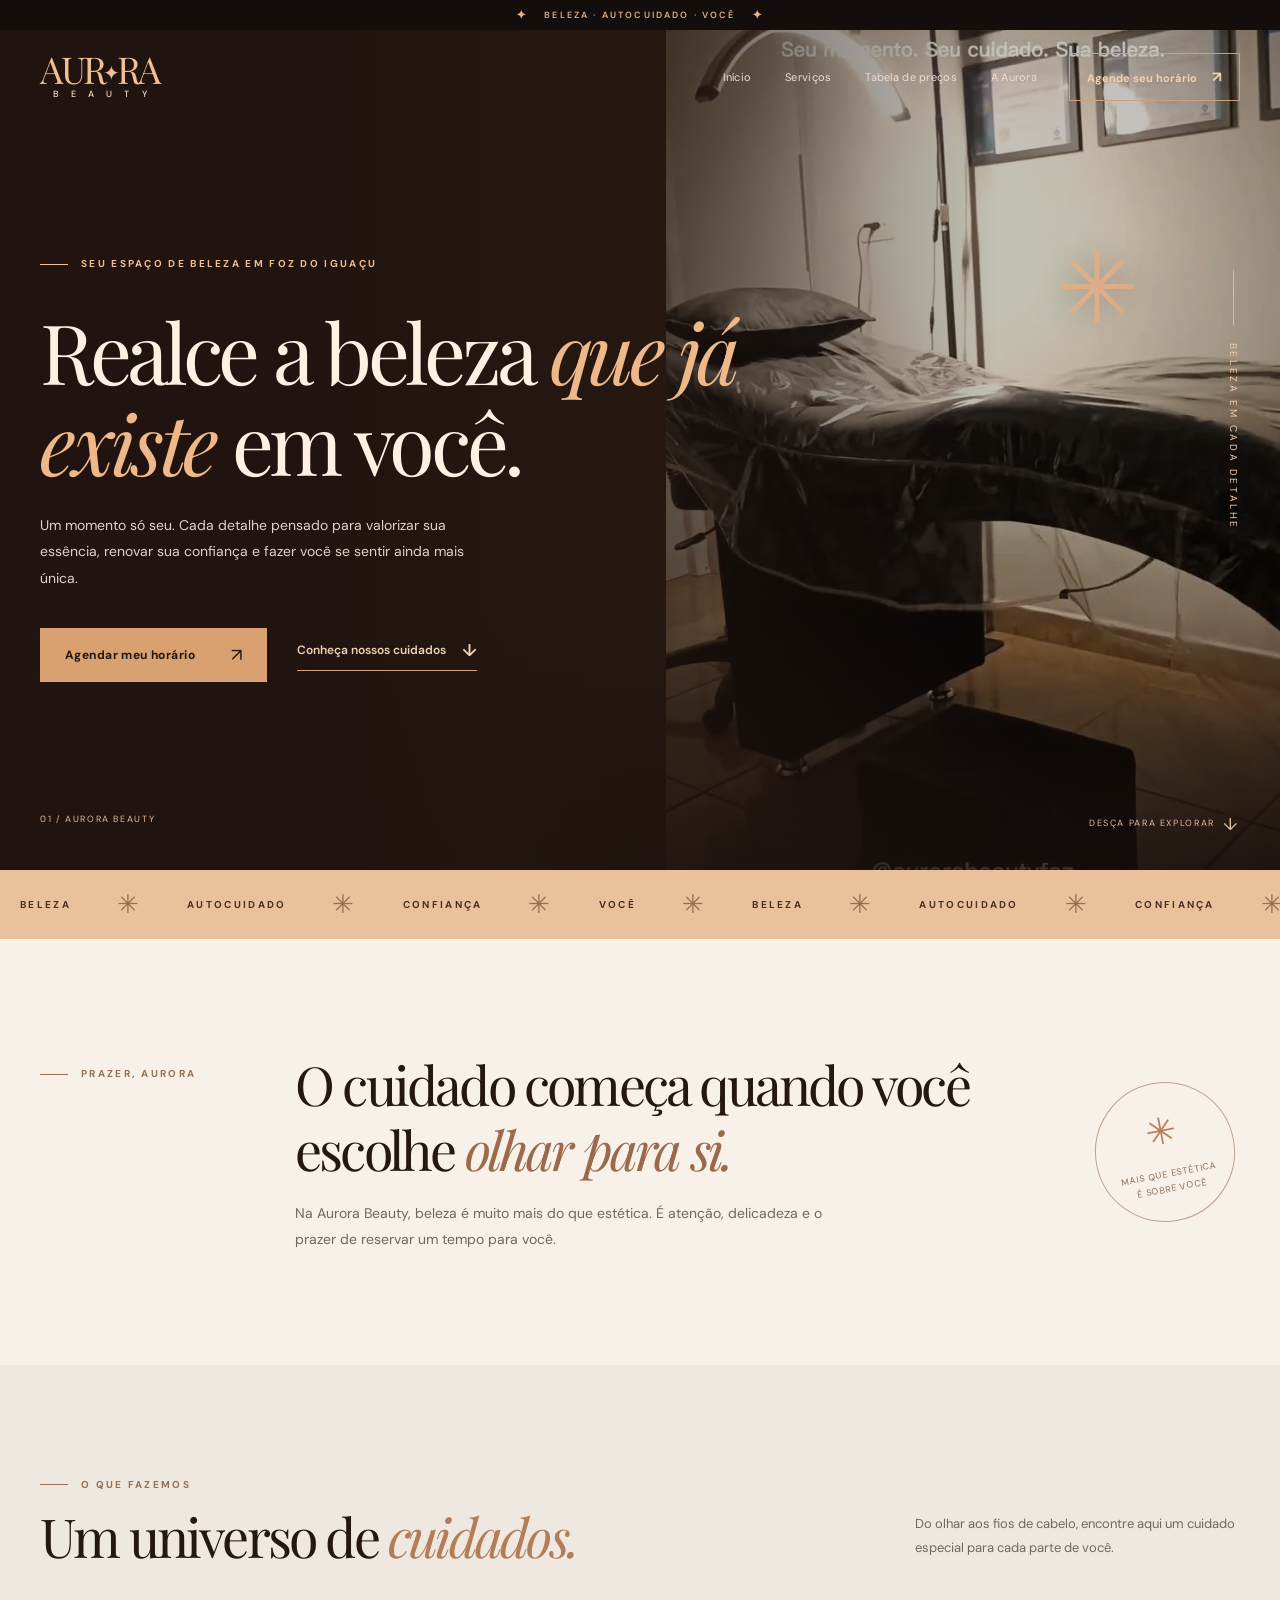
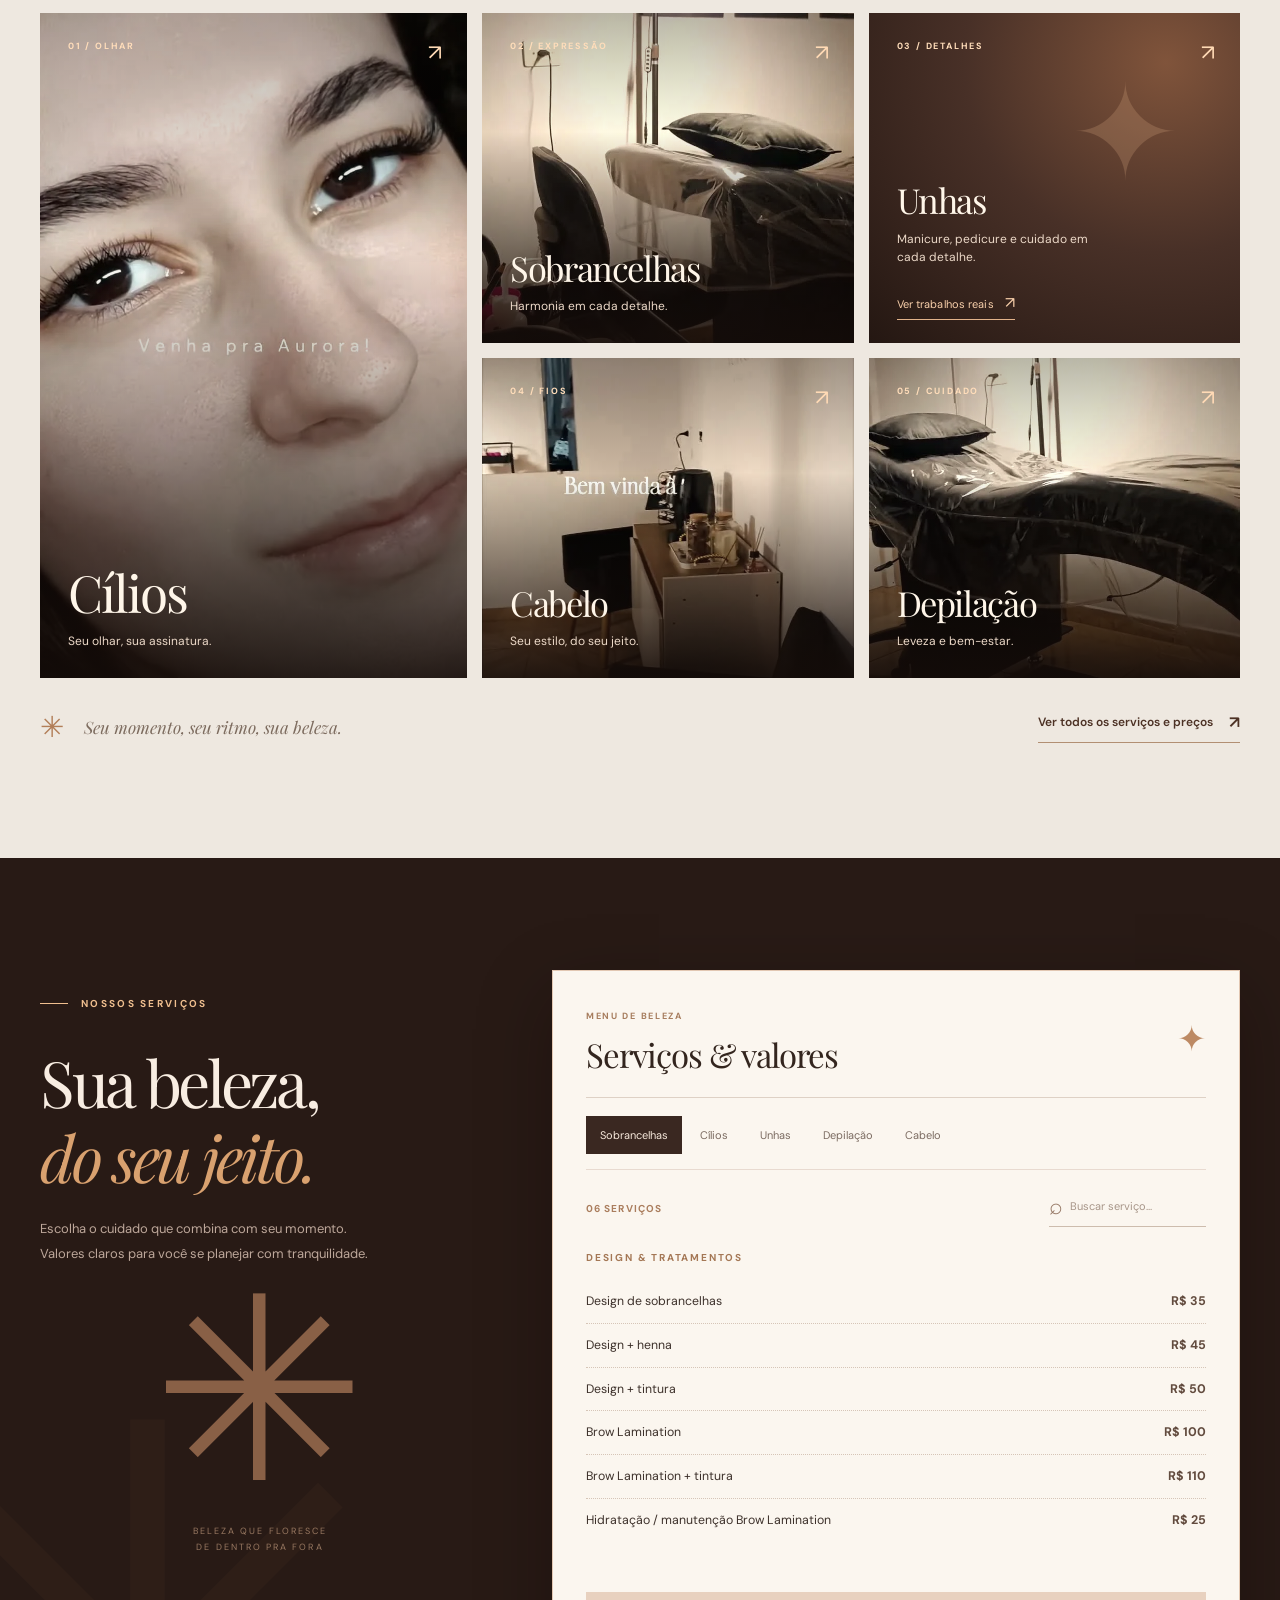
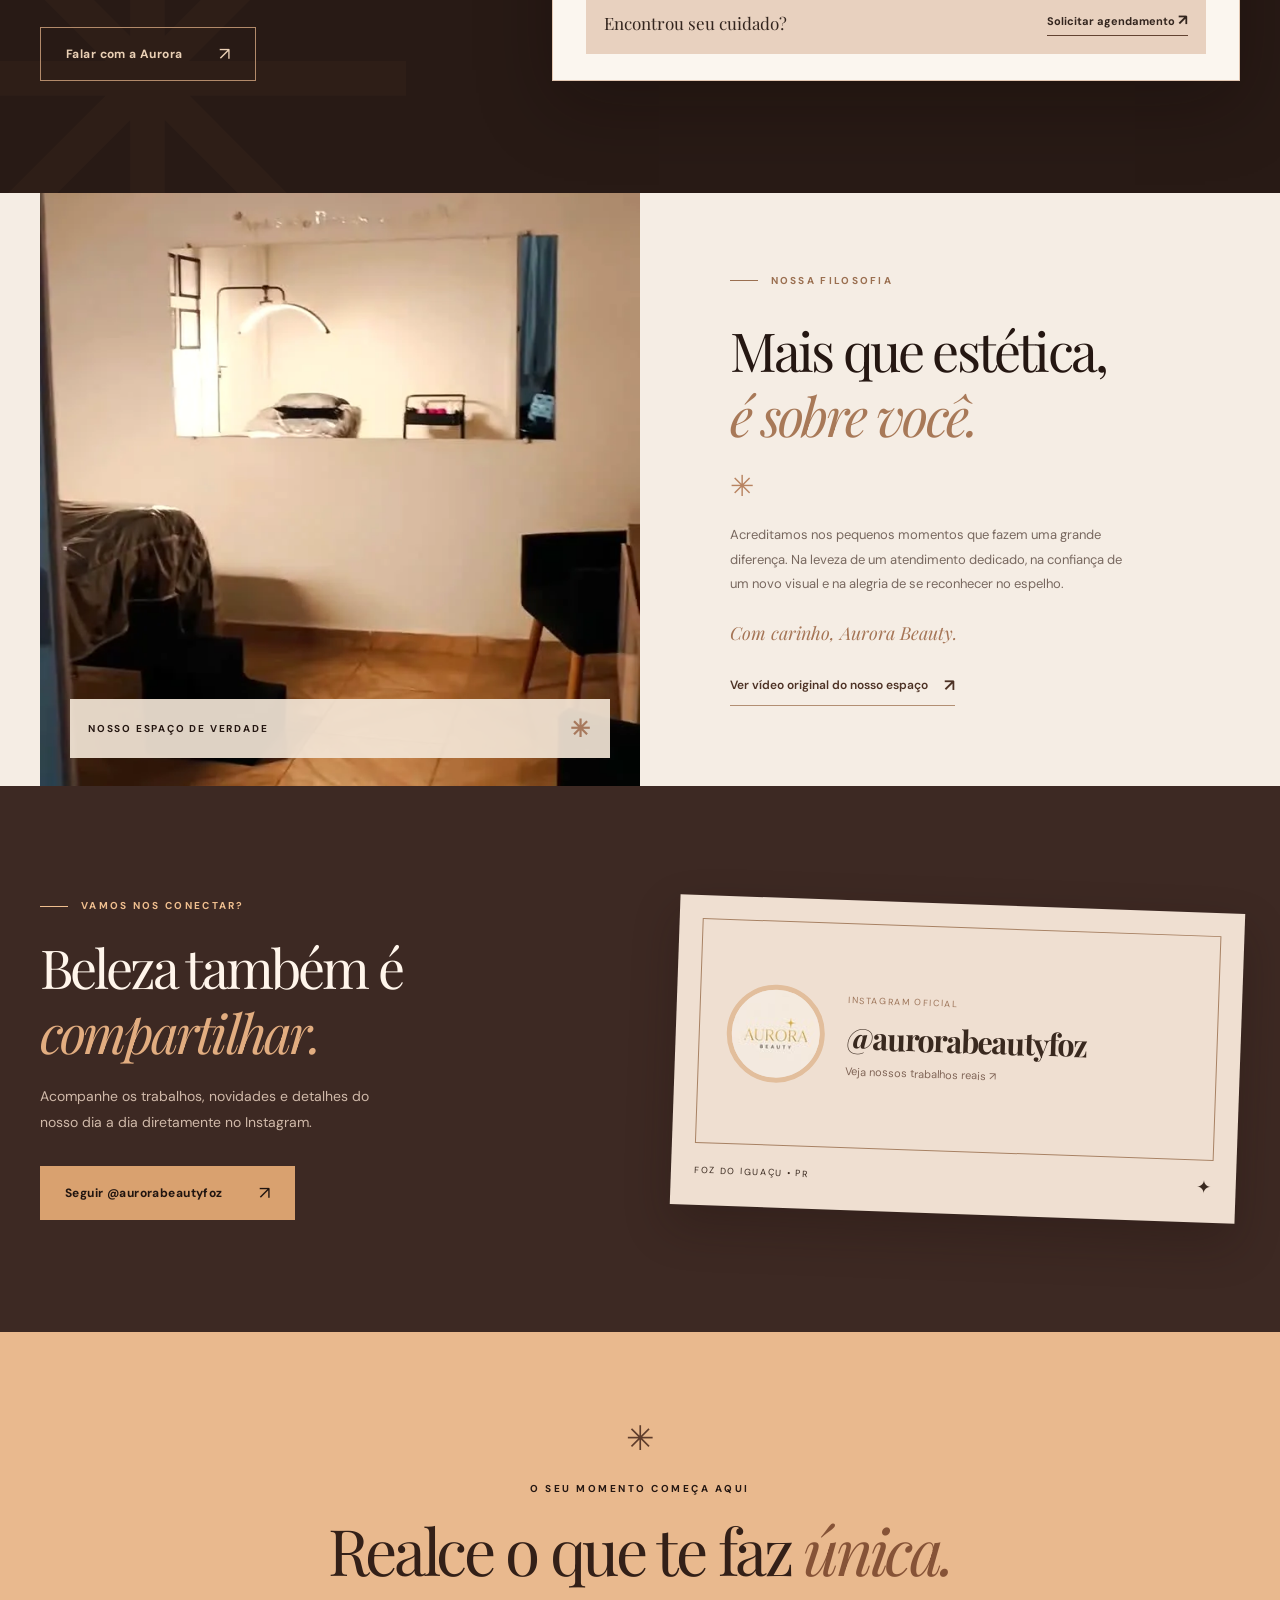
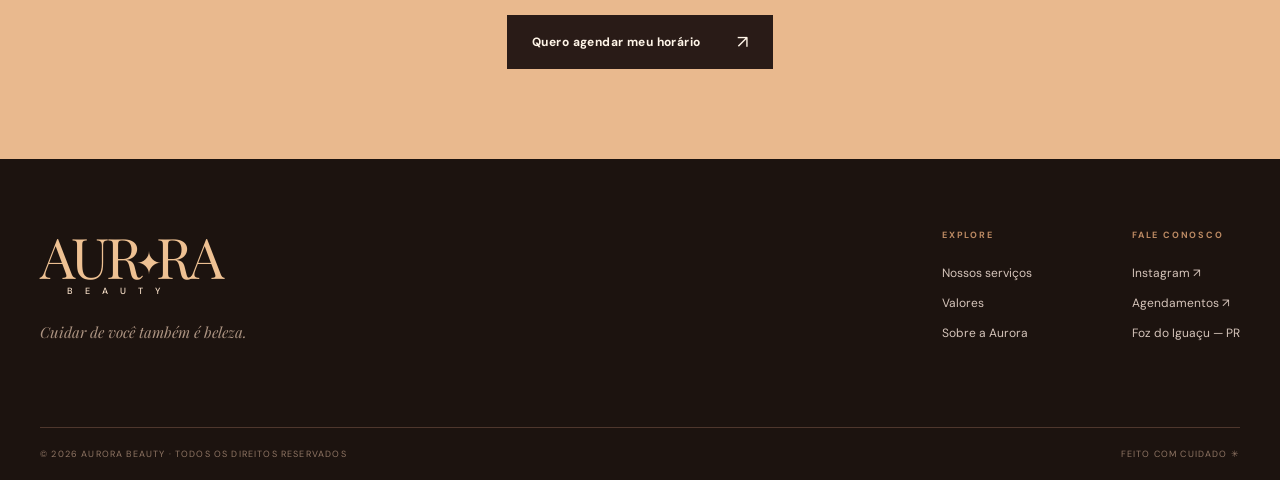
==== index.html @ e9cca785 "Integra destaque de unhas do Instagram" ====
<!DOCTYPE html>
<html lang="pt-BR">
<head>
  <meta charset="UTF-8">
  <meta name="viewport" content="width=device-width, initial-scale=1, viewport-fit=cover">
  <meta name="theme-color" content="#251712">
  <meta name="description" content="Aurora Beauty em Foz do Iguaçu: sobrancelhas, extensão de cílios, unhas, depilação e cabelos. Conheça os serviços, confira os valores e agende pelo Instagram.">
  <link rel="icon" type="image/svg+xml" href="assets/favicon.svg">
  <meta property="og:type" content="website">
  <meta property="og:title" content="Aurora Beauty — Realce o que te faz única">
  <meta property="og:description" content="Seu momento de autocuidado em Foz do Iguaçu. Conheça nossos tratamentos e valores.">
  <meta property="og:image" content="https://fahremback.github.io/aurora-beauty-foz/assets/aurora-ambiente.webp">
  <title>Aurora Beauty | Realce o que te faz única</title>
  <link rel="preconnect" href="https://fonts.googleapis.com">
  <link rel="preconnect" href="https://fonts.gstatic.com" crossorigin>
  <link href="https://fonts.googleapis.com/css2?family=DM+Sans:wght@400;500;600;700&family=Manrope:wght@400;500;600;700&family=Playfair+Display:ital,wght@0,400;0,500;0,600;0,700;1,400;1,500;1,600&display=swap" rel="stylesheet">
  <link rel="stylesheet" href="styles.css">
  <script type="application/ld+json">{"@context":"https://schema.org","@type":"BeautySalon","name":"Aurora Beauty","description":"Serviços de beleza, sobrancelhas, cílios, manicure, pedicure, depilação e cabelo.","address":{"@type":"PostalAddress","addressLocality":"Foz do Iguaçu","addressRegion":"PR","addressCountry":"BR"},"sameAs":["https://www.instagram.com/aurorabeautyfoz/"],"priceRange":"R$ 15 – R$ 310"}</script>
  <script defer src="main.js"></script>
</head>
<body>
  <a class="skip-link" href="#conteudo">Pular para o conteúdo</a>
  <div class="top-note"><span class="spark">✦</span> BELEZA · AUTOCUIDADO · VOCÊ <span class="spark">✦</span></div>

  <header class="site-header" id="site-header">
    <div class="container header-inner">
      <a href="#inicio" class="brand" aria-label="Aurora Beauty — início"><span class="brand-main">AUR<span class="brand-star">✦</span>RA</span><span class="brand-sub">B E A U T Y</span></a>
      <nav class="desktop-nav" aria-label="Navegação principal">
        <a href="#inicio">Início</a><a href="#servicos">Serviços</a><a href="#valores">Tabela de preços</a><a href="#sobre">A Aurora</a>
      </nav>
      <a class="nav-book" href="https://ig.me/m/aurorabeautyfoz" target="_blank" rel="noopener noreferrer">Agende seu horário <span aria-hidden="true">↗</span></a>
      <button id="menu-toggle" class="menu-toggle" type="button" aria-label="Abrir menu" aria-controls="mobile-nav" aria-expanded="false"><span></span><span></span></button>
    </div>
    <nav id="mobile-nav" class="mobile-nav" aria-label="Navegação para celular" hidden>
      <a href="#inicio">Início</a><a href="#servicos">Serviços</a><a href="#valores">Tabela de preços</a><a href="#sobre">A Aurora</a><a href="https://ig.me/m/aurorabeautyfoz" target="_blank" rel="noopener noreferrer">Agendar ↗</a>
    </nav>
  </header>

  <main id="conteudo">
    <section class="hero" id="inicio" aria-labelledby="hero-title">
      <div class="hero-image"><img src="assets/aurora-maca.webp" alt="" aria-hidden="true" fetchpriority="high"><video class="hero-video" autoplay muted loop playsinline preload="metadata" poster="assets/aurora-maca.webp" aria-label="Vídeo do ambiente real da Aurora Beauty"><source src="assets/aurora-ambiente.mp4" type="video/mp4"></video></div>
      <div class="hero-shade"></div>
      <div class="hero-orbit" aria-hidden="true">✳</div>
      <div class="container hero-content">
        <div class="hero-copy">
          <p class="eyebrow light"><span class="eyebrow-line"></span> SEU ESPAÇO DE BELEZA EM FOZ DO IGUAÇU</p>
          <h1 id="hero-title">Realce a beleza <em>que já existe</em> em você.</h1>
          <p class="hero-description">Um momento só seu. Cada detalhe pensado para valorizar sua essência, renovar sua confiança e fazer você se sentir ainda mais única.</p>
          <div class="hero-actions"><a class="btn btn-gold" href="https://ig.me/m/aurorabeautyfoz" target="_blank" rel="noopener noreferrer">Agendar meu horário <span aria-hidden="true">↗</span></a><a class="under-link" href="#servicos">Conheça nossos cuidados <span aria-hidden="true">↓</span></a></div>
        </div>
        <div class="hero-side-note"><span class="side-line"></span><span>BELEZA EM CADA DETALHE</span></div>
        <div class="hero-bottom"><span>01 / AURORA BEAUTY</span><span>DESÇA PARA EXPLORAR <span aria-hidden="true">↓</span></span></div>
      </div>
    </section>

    <div class="marquee" aria-label="Beleza, autocuidado, confiança e você"><div class="marquee-track"><span>BELEZA</span><b>✳</b><span>AUTOCUIDADO</span><b>✳</b><span>CONFIANÇA</span><b>✳</b><span>VOCÊ</span><b>✳</b><span>BELEZA</span><b>✳</b><span>AUTOCUIDADO</span><b>✳</b><span>CONFIANÇA</span><b>✳</b><span>VOCÊ</span><b>✳</b></div></div>

    <section class="intro section-pad" aria-label="Nossa essência">
      <div class="container intro-grid"><p class="eyebrow dark"><span class="eyebrow-line"></span> PRAZER, AURORA</p><div><h2>O cuidado começa quando você escolhe <em>olhar para si.</em></h2><p>Na Aurora Beauty, beleza é muito mais do que estética. É atenção, delicadeza e o prazer de reservar um tempo para você.</p></div><div class="intro-seal" aria-hidden="true"><span>✳</span><small>MAIS QUE ESTÉTICA<br>É SOBRE VOCÊ</small></div></div>
    </section>

    <section class="services section-pad" id="servicos" aria-labelledby="services-title">
      <div class="container">
        <div class="section-heading"><div><p class="eyebrow dark"><span class="eyebrow-line"></span> O QUE FAZEMOS</p><h2 id="services-title">Um universo de <em>cuidados.</em></h2></div><p>Do olhar aos fios de cabelo, encontre aqui um cuidado especial para cada parte de você.</p></div>
        <div class="service-grid">
          <a class="service-card service-card-large" href="#valores" data-filter="cilios"><img src="assets/aurora-olhar.webp" loading="lazy" alt="Olhar em destaque no vídeo oficial da Aurora Beauty"><span class="service-overlay"></span><span class="service-index">01 / OLHAR</span><span class="service-content"><span class="service-title">Cílios</span><span class="service-description">Seu olhar, sua assinatura.</span></span><span class="service-arrow" aria-hidden="true">↗</span></a>
          <a class="service-card" href="#valores" data-filter="sobrancelhas"><img src="assets/aurora-atendimento.webp" loading="lazy" alt="Espaço de atendimento da Aurora Beauty"><span class="service-overlay"></span><span class="service-index">02 / EXPRESSÃO</span><span class="service-content"><span class="service-title">Sobrancelhas</span><span class="service-description">Harmonia em cada detalhe.</span></span><span class="service-arrow" aria-hidden="true">↗</span></a>
          <div class="service-card nails-card"><a class="nails-price-link" href="#valores" data-filter="unhas" aria-label="Ver preços de manicure e pedicure"><span class="service-index">03 / DETALHES</span><span class="service-content"><span class="service-title">Unhas</span><span class="service-description">Manicure, pedicure e cuidado em cada detalhe.</span></span><span class="service-arrow" aria-hidden="true">↗</span></a><a class="nails-real-link" href="https://www.instagram.com/stories/highlights/18129399403687928/" target="_blank" rel="noopener noreferrer">Ver trabalhos reais <span aria-hidden="true">↗</span></a></div>
          <a class="service-card" href="#valores" data-filter="cabelo"><img src="assets/aurora-recepcao.webp" loading="lazy" alt="Ambiente interno da Aurora Beauty"><span class="service-overlay"></span><span class="service-index">04 / FIOS</span><span class="service-content"><span class="service-title">Cabelo</span><span class="service-description">Seu estilo, do seu jeito.</span></span><span class="service-arrow" aria-hidden="true">↗</span></a>
          <a class="service-card" href="#valores" data-filter="depilacao"><img src="assets/aurora-maca.webp" loading="lazy" alt="Maca de atendimento da Aurora Beauty"><span class="service-overlay"></span><span class="service-index">05 / CUIDADO</span><span class="service-content"><span class="service-title">Depilação</span><span class="service-description">Leveza e bem-estar.</span></span><span class="service-arrow" aria-hidden="true">↗</span></a>
        </div>
        <div class="service-bottom"><span>✳</span><p>Seu momento, seu ritmo, sua beleza.</p><a href="#valores" class="under-link dark-link">Ver todos os serviços e preços <span aria-hidden="true">↗</span></a></div>
      </div>
    </section>

    <section class="price-section section-pad" id="valores" aria-labelledby="price-title">
      <div class="container price-layout">
        <div class="price-intro"><p class="eyebrow light"><span class="eyebrow-line"></span> NOSSOS SERVIÇOS</p><h2 id="price-title">Sua beleza,<br><em>do seu jeito.</em></h2><p>Escolha o cuidado que combina com seu momento. Valores claros para você se planejar com tranquilidade.</p><div class="price-art" aria-hidden="true"><span>✳</span><span class="price-art-caption">BELEZA QUE FLORESCE<br>DE DENTRO PRA FORA</span></div><a class="price-book btn btn-outline" href="https://ig.me/m/aurorabeautyfoz" target="_blank" rel="noopener noreferrer">Falar com a Aurora <span aria-hidden="true">↗</span></a></div>
        <div class="menu-panel">
          <div class="menu-top"><div><small>MENU DE BELEZA</small><h3>Serviços & valores</h3></div><span class="menu-star" aria-hidden="true">✦</span></div>
          <div class="menu-cats" role="tablist" aria-label="Categorias de serviços" id="menu-tabs">
            <button type="button" role="tab" class="menu-tab active" data-category="sobrancelhas" aria-selected="true">Sobrancelhas</button>
            <button type="button" role="tab" class="menu-tab" data-category="cilios" aria-selected="false">Cílios</button>
            <button type="button" role="tab" class="menu-tab" data-category="unhas" aria-selected="false">Unhas</button>
            <button type="button" role="tab" class="menu-tab" data-category="depilacao" aria-selected="false">Depilação</button>
            <button type="button" role="tab" class="menu-tab" data-category="cabelo" aria-selected="false">Cabelo</button>
          </div>
          <div class="menu-tools"><span class="menu-count" id="menu-count">06 SERVIÇOS</span><label class="menu-search"><span aria-hidden="true">⌕</span><input id="service-search" type="search" placeholder="Buscar serviço..." aria-label="Buscar serviço"></label></div>
          <div id="menu-content" class="menu-content" role="tabpanel" aria-live="polite"></div>
          <div class="menu-footer"><span>✳</span><p>Os valores capilares são referenciais e podem variar conforme comprimento, volume, densidade e condição do cabelo. Consulte para confirmar o valor.</p></div>
          <div class="menu-cta"><span>Encontrou seu cuidado?</span><a href="https://ig.me/m/aurorabeautyfoz" target="_blank" rel="noopener noreferrer">Solicitar agendamento <span aria-hidden="true">↗</span></a></div>
        </div>
      </div>
    </section>

    <section class="quote-section" id="sobre" aria-labelledby="quote-title"><div class="container quote-grid"><div class="quote-visual"><img src="assets/aurora-ambiente.webp" loading="lazy" alt="Espaço real da Aurora Beauty, mostrado em vídeo no Instagram oficial"><div class="quote-visual-tag">NOSSO ESPAÇO DE VERDADE <span>✳</span></div></div><div class="quote-content"><p class="eyebrow dark"><span class="eyebrow-line"></span> NOSSA FILOSOFIA</p><h2 id="quote-title">Mais que estética,<br><em>é sobre você.</em></h2><div class="quote-divider">✳</div><p>Acreditamos nos pequenos momentos que fazem uma grande diferença. Na leveza de um atendimento dedicado, na confiança de um novo visual e na alegria de se reconhecer no espelho.</p><p class="signature">Com carinho, Aurora Beauty.</p><a class="under-link dark-link" href="https://www.instagram.com/p/Dc1DvOgRedu/" target="_blank" rel="noopener noreferrer">Ver vídeo original do nosso espaço <span aria-hidden="true">↗</span></a></div></div></section>

    <section class="instagram-section section-pad" id="instagram" aria-labelledby="insta-title"><div class="container instagram-layout"><div class="instagram-copy"><p class="eyebrow light"><span class="eyebrow-line"></span> VAMOS NOS CONECTAR?</p><h2 id="insta-title">Beleza também é <em>compartilhar.</em></h2><p>Acompanhe os trabalhos, novidades e detalhes do nosso dia a dia diretamente no Instagram.</p><a href="https://www.instagram.com/aurorabeautyfoz/" target="_blank" rel="noopener noreferrer" class="btn btn-gold">Seguir @aurorabeautyfoz <span aria-hidden="true">↗</span></a></div><a class="instagram-profile" href="https://www.instagram.com/aurorabeautyfoz/" target="_blank" rel="noopener noreferrer" aria-label="Abrir Instagram da Aurora Beauty"><div class="ig-frame"><img src="assets/instagram-profile.jpg" alt="Foto do perfil oficial Aurora Beauty no Instagram"><div><small>INSTAGRAM OFICIAL</small><strong>@aurorabeautyfoz</strong><span>Veja nossos trabalhos reais <span aria-hidden="true">↗</span></span></div></div><span class="profile-bottom">FOZ DO IGUAÇU • PR <span aria-hidden="true">✦</span></span></a></div></section>

    <section class="closing-section"><div class="container"><span class="closing-star" aria-hidden="true">✳</span><p>O SEU MOMENTO COMEÇA AQUI</p><h2>Realce o que te faz <em>única.</em></h2><a class="btn btn-dark" href="https://ig.me/m/aurorabeautyfoz" target="_blank" rel="noopener noreferrer">Quero agendar meu horário <span aria-hidden="true">↗</span></a></div></section>
  </main>

  <footer class="footer"><div class="container"><div class="footer-main"><div><a href="#inicio" class="brand footer-brand" aria-label="Aurora Beauty — voltar ao início"><span class="brand-main">AUR<span class="brand-star">✦</span>RA</span><span class="brand-sub">B E A U T Y</span></a><p>Cuidar de você também é beleza.</p></div><div class="footer-links"><div><span>EXPLORE</span><a href="#servicos">Nossos serviços</a><a href="#valores">Valores</a><a href="#sobre">Sobre a Aurora</a></div><div><span>FALE CONOSCO</span><a href="https://www.instagram.com/aurorabeautyfoz/" target="_blank" rel="noopener noreferrer">Instagram ↗</a><a href="https://ig.me/m/aurorabeautyfoz" target="_blank" rel="noopener noreferrer">Agendamentos ↗</a><p>Foz do Iguaçu — PR</p></div></div></div><div class="footer-bottom"><span>© <span id="year">2026</span> AURORA BEAUTY · TODOS OS DIREITOS RESERVADOS</span><span>FEITO COM CUIDADO ✳</span></div></div></footer>

  <a class="floating-book" href="https://ig.me/m/aurorabeautyfoz" target="_blank" rel="noopener noreferrer" aria-label="Agendar horário pelo Instagram"><svg viewBox="0 0 24 24" width="20" height="20" aria-hidden="true" fill="none" stroke="currentColor" stroke-width="1.75"><rect x="3" y="3" width="18" height="18" rx="5"/><circle cx="12" cy="12" r="4"/><circle cx="17.5" cy="6.5" r="1" fill="currentColor" stroke="none"/></svg><span>Agendar</span></a>
</body>
</html>
---- styles.css ----
:root{--ink:#251712;--deep:#211510;--brown:#3c2921;--gold:#d9a16f;--gold-bright:#f0bf8f;--cream:#faf6ef;--sand:#eee5dc;--taupe:#9d8575;--white:#fffaf4;--font-serif:'Playfair Display',Georgia,serif;--font-sans:'DM Sans',Arial,sans-serif}
*{box-sizing:border-box}html{scroll-behavior:smooth;scroll-padding-top:86px}body{margin:0;background:var(--cream);color:var(--ink);font-family:var(--font-sans);-webkit-font-smoothing:antialiased}body,button,input{font-family:var(--font-sans)}button,input{font-size:inherit}button,a{-webkit-tap-highlight-color:transparent}a{color:inherit;text-decoration:none}button{cursor:pointer}img{max-width:100%;display:block}::selection{background:#cb956e;color:#231711}.container{width:min(100% - 80px,1240px);margin-inline:auto}.skip-link{position:absolute;z-index:100;top:-50px;left:10px;background:var(--cream);padding:10px}.skip-link:focus{top:10px}.section-pad{padding:112px 0}.eyebrow{display:flex;align-items:center;gap:13px;font-size:10px;letter-spacing:.23em;font-weight:700;line-height:1.6}.eyebrow-line{display:inline-block;width:28px;height:1px;flex-shrink:0;background:currentColor}.eyebrow.light{color:var(--gold-bright)}.eyebrow.dark{color:#9a6f50}h1,h2,h3,p{margin-top:0}h1,h2,h3{font-weight:400}h1,h2{font-family:var(--font-serif);letter-spacing:-.052em}h2{font-size:clamp(40px,4.2vw,68px);line-height:1.21}h1 em,h2 em{font-weight:400;color:var(--gold);font-style:italic}.btn{display:inline-flex;align-items:center;justify-content:center;gap:36px;min-height:54px;padding:16px 25px;font-size:12px;letter-spacing:.035em;font-weight:700;transition:transform .2s,background .2s,border-color .2s}.btn:hover{transform:translateY(-3px)}.btn span{font-size:18px;font-weight:400;line-height:1}.btn-gold{background:var(--gold);color:#211510}.btn-gold:hover{background:#f0b889}.btn-outline{border:1px solid #b28a6a;color:#ead0b5}.btn-outline:hover{border-color:#eec294;background:#30221b}.btn-dark{background:#291b17;color:#fff5e8}.btn-dark:hover{background:#483125}.under-link{display:inline-flex;align-items:center;gap:16px;color:#f0d2b2;font-size:12px;border-bottom:1px solid #d0a57f;padding-bottom:9px;font-weight:600}.under-link span{font-size:17px}.under-link.dark-link{color:#4d3225;border-color:#b28f73}.top-note{height:30px;display:flex;gap:16px;align-items:center;justify-content:center;background:#130e0b;color:#ddae85;font-size:9px;letter-spacing:.24em;font-weight:600}.top-note .spark{font-size:12px;color:#e8b080}.site-header{position:absolute;top:30px;left:0;width:100%;z-index:20;color:#fff4e9;transition:background .25s,box-shadow .25s}.site-header.scrolled{position:fixed;top:0;background:rgba(30,20,15,.97);backdrop-filter:blur(18px);box-shadow:0 8px 36px #120b0855}.header-inner{height:94px;display:flex;align-items:center;justify-content:space-between;gap:32px}.brand{display:flex;flex-direction:column;align-items:center;line-height:1;flex-shrink:0;color:#eec193;align-self:center}.brand-main{font-family:var(--font-serif);font-size:37px;letter-spacing:-.065em;line-height:.96}.brand-star{font-family:Georgia,serif;font-size:.55em;vertical-align:17%;margin:0 -.07em;color:#eec193}.brand-sub{font-size:9px;letter-spacing:.56em;font-weight:500;line-height:1.9;padding-left:6px;color:#f7dfc8}.desktop-nav{display:flex;align-items:center;gap:34px;margin-left:auto}.desktop-nav a{font-size:11px;letter-spacing:.025em;color:#f2ddd2;transition:color .2s}.desktop-nav a:hover{color:#f4b679}.nav-book{padding:13px 17px;border:1px solid #c9a081;color:#f6d0ab;white-space:nowrap;font-size:11px;font-weight:700;transition:background .2s}.nav-book:hover{background:#bf8a5b;color:#211510}.nav-book span{padding-left:12px;font-size:15px}.menu-toggle,.mobile-nav{display:none}
/* Opening scene */
.hero{position:relative;min-height:735px;height:min(840px,calc(100svh - 30px));background:#291812;color:#fff6eb;overflow:hidden}.hero-image{position:absolute;inset:0 0 0 41%;overflow:hidden}.hero-image img{width:100%;height:100%;object-fit:cover;object-position:center 40%;filter:saturate(.67) sepia(.22) brightness(.74)}.hero-shade{position:absolute;inset:0;background:linear-gradient(90deg,#21130ffb 0%,#21130ff8 24%,#231610e8 38%,#231610a3 51%,#23161022 78%),linear-gradient(0deg,#170e0ccc,transparent 31%)}.hero-orbit{position:absolute;color:#ebaa77;right:11%;top:25%;font-size:100px;line-height:1;opacity:.67;filter:drop-shadow(0 2px 18px #0006);font-family:Georgia,serif}.hero-content{height:100%;position:relative;display:flex;flex-direction:column;justify-content:center}.hero-copy{max-width:740px;padding:68px 0 30px}.hero h1{font-size:clamp(58px,6.5vw,106px);line-height:1.09;margin:34px 0 24px;color:#fff0e3}.hero h1 em{display:inline;color:#eeb889}.hero-description{max-width:430px;color:#e2d2c8;line-height:1.9;font-size:14px;font-weight:400}.hero-actions{display:flex;align-items:center;flex-wrap:wrap;gap:30px;margin-top:36px}.hero-side-note{position:absolute;right:0;top:44%;writing-mode:vertical-rl;transform:translateY(-50%);display:flex;align-items:center;gap:18px;font-size:10px;letter-spacing:.26em;color:#f2caaa}.side-line{width:1px;height:55px;background:#efb47f}.hero-bottom{position:absolute;left:0;right:0;bottom:35px;display:flex;justify-content:space-between;font-size:9px;letter-spacing:.18em;color:#e1bd9e}.hero-bottom span:last-child span{font-size:17px;vertical-align:middle;margin-left:5px}
.marquee{height:69px;background:#e9c19a;display:flex;align-items:center;overflow:hidden;color:#473024}.marquee-track{display:flex;align-items:center;justify-content:space-around;gap:46px;width:max(130%,1300px);font-size:10px;letter-spacing:.23em;font-weight:700;white-space:nowrap}.marquee-track b{font-family:Georgia,serif;font-size:26px;color:#996e4f;font-weight:400}.intro{background:#f7f1e9}.intro-grid{display:grid;grid-template-columns:220px 1fr 145px;gap:35px;align-items:center}.intro-grid .eyebrow{align-self:start;padding-top:15px}.intro-grid h2{max-width:760px;margin:0 0 20px}.intro-grid h2 em{color:#9b6a4d}.intro-grid p:not(.eyebrow){font-size:14px;line-height:1.85;max-width:550px;color:#72665e;margin-bottom:0}.intro-seal{width:140px;height:140px;border:1px solid #c0a18e;border-radius:50%;display:flex;flex-direction:column;justify-content:center;align-items:center;text-align:center;gap:12px;transform:rotate(-11deg)}.intro-seal span{font-size:37px;color:#bb815a}.intro-seal small{font-size:9px;letter-spacing:.1em;line-height:1.7;color:#8c6c54}
/* Treatments */
.services{background:#eee8e0}.section-heading{display:flex;align-items:end;justify-content:space-between;gap:50px;margin-bottom:45px}.section-heading h2{margin:10px 0 0}.section-heading h2 em{color:#b37d58}.section-heading>p{max-width:325px;color:#71675d;font-size:13px;line-height:1.85;margin-bottom:8px}.service-grid{display:grid;grid-template-columns:1.15fr 1fr 1fr;grid-template-rows:330px 320px;gap:15px}.service-card{position:relative;isolation:isolate;overflow:hidden;min-height:0;background:#46332a;color:#fff6e9}.service-card-large{grid-row:span 2}.service-card img{width:100%;height:100%;object-fit:cover;object-position:center;filter:sepia(.08) saturate(.85);transition:transform .55s,filter .55s}.service-card:hover img{transform:scale(1.055);filter:sepia(.03) saturate(1)}.service-card-large img{object-position:46% center}.service-overlay{position:absolute;inset:0;background:linear-gradient(180deg,#17100c4d 0%,transparent 36%,#140c09e8 100%)}.service-index{position:absolute;left:28px;top:27px;font-size:9px;letter-spacing:.2em;font-weight:700;color:#ffddba}.service-content{position:absolute;left:28px;right:25px;bottom:29px;display:flex;flex-direction:column;gap:7px}.service-title{font-family:var(--font-serif);font-size:clamp(29px,2.7vw,43px);letter-spacing:-.04em}.service-card-large .service-title{font-size:clamp(42px,4vw,62px)}.service-description{color:#ecd9c8;font-size:12px}.service-arrow{position:absolute;right:25px;top:25px;font-size:22px;color:#ffdab5}.service-bottom{display:flex;align-items:center;gap:20px;padding-top:30px}.service-bottom>span{font-size:29px;color:#b27e58}.service-bottom p{color:#7d6c5f;margin:0;font-family:var(--font-serif);font-style:italic;font-size:17px}.service-bottom .under-link{margin-left:auto}
/* Price list */
.price-section{background:#281a15;color:#f8ede2;position:relative;overflow:hidden}.price-section:before{content:'✳';position:absolute;left:-150px;bottom:-260px;font-family:Georgia,serif;color:#ac7750;opacity:.045;font-size:710px;line-height:1}.price-layout{display:grid;grid-template-columns:.78fr 1.22fr;gap:72px;position:relative}.price-intro{padding-top:26px;display:flex;flex-direction:column;align-items:flex-start}.price-intro h2{margin:22px 0 22px;font-size:clamp(46px,5vw,76px);line-height:1.18}.price-intro>p:not(.eyebrow){font-size:13px;line-height:1.9;color:#bda79a;max-width:350px}.price-art{min-height:260px;width:100%;display:flex;flex-direction:column;justify-content:center;align-items:center;opacity:.74}.price-art>span{font-size:clamp(150px,20vw,300px);font-family:Georgia,serif;color:#ab7958;line-height:.9}.price-art-caption{text-align:center;margin-top:13px;color:#bf997c;font-size:9px;line-height:1.8;letter-spacing:.23em}.price-book{margin-top:auto}.menu-panel{background:#fbf6ef;color:#33251e;border:1px solid #e2c7b2;padding:32px 33px 26px;box-shadow:0 24px 70px #0e08064d}.menu-top{display:flex;justify-content:space-between;align-items:center;border-bottom:1px solid #ded1c5;padding-bottom:21px}.menu-top small{letter-spacing:.19em;font-size:9px;color:#a77d5e;font-weight:700}.menu-top h3{font-family:var(--font-serif);font-size:33px;letter-spacing:-.035em;margin:8px 0 0}.menu-star{color:#bd8a64;font-size:35px}.menu-cats{display:flex;overflow:auto;scrollbar-width:thin;gap:4px;border-bottom:1px solid #e8dad0;padding:18px 0 15px}.menu-tab{background:transparent;border:1px solid transparent;padding:11px 13px;color:#7b6b61;font-size:11px;white-space:nowrap;transition:background .2s}.menu-tab:hover{background:#ede1d6}.menu-tab.active{background:#3a2821;color:#f7e9dc}.menu-tools{display:flex;align-items:center;justify-content:space-between;gap:8px;margin:21px 0 14px}.menu-count{color:#aa7d5d;font-size:10px;letter-spacing:.11em;font-weight:700}.menu-search{border-bottom:1px solid #cdbcad;display:flex;align-items:center;padding-bottom:5px;gap:5px}.menu-search span{font-size:23px;color:#967865}.menu-search input{border:none;outline:none;width:138px;background:transparent;font-size:11px;color:#342620}.menu-search input::placeholder{color:#a79588}.menu-content{min-height:330px}.menu-subtitle{color:#a47755;font-size:10px;letter-spacing:.18em;text-transform:uppercase;font-weight:700;padding:10px 0 6px}.menu-row{display:flex;align-items:baseline;gap:8px;border-bottom:1px dotted #d6c5b7;padding:13px 0 12px}.menu-row:last-child{border-bottom:0}.menu-row-name{font-size:12.3px;color:#3d312b;line-height:1.45;flex:1}.menu-row-price{white-space:nowrap;font-size:12.5px;font-weight:700;color:#624b3e;font-variant-numeric:tabular-nums}.menu-row small{color:#7b6759;font-size:10px;font-weight:400}.menu-empty{color:#826a59;padding:28px 0;line-height:1.7;font-size:13px}.menu-footer{display:flex;gap:12px;align-items:flex-start;border-top:1px solid #e4d3c5;padding-top:17px;margin-top:22px;color:#8c7667}.menu-footer span{color:#bb885e;font-size:23px}.menu-footer p{font-size:10.5px;line-height:1.7;margin:0}.menu-cta{margin-top:21px;background:#e8d1bf;padding:18px;display:flex;justify-content:space-between;align-items:center;gap:12px}.menu-cta>span{font-family:var(--font-serif);font-size:17px}.menu-cta a{font-size:11px;font-weight:700;border-bottom:1px solid #624332;padding-bottom:5px;white-space:nowrap}.menu-cta a span{font-size:15px}
/* About */
.quote-section{background:#f5ede4}.quote-grid{display:grid;grid-template-columns:1fr 1fr;align-items:stretch;min-height:560px}.quote-visual{position:relative;min-height:560px;background:#ddc4ab;overflow:hidden}.quote-visual img{width:100%;height:100%;position:absolute;inset:0;object-fit:cover;object-position:center}.quote-visual-tag{position:absolute;bottom:28px;left:30px;right:30px;background:#f4e7d8e8;padding:14px 18px;display:flex;align-items:center;justify-content:space-between;font-size:10px;letter-spacing:.18em;font-weight:700}.quote-visual-tag span{font-size:24px;color:#a7795d}.quote-content{padding:80px min(7vw,105px);display:flex;flex-direction:column;align-items:flex-start;justify-content:center}.quote-content h2{margin:18px 0 20px}.quote-content h2 em{color:#a87958}.quote-divider{color:#b88360;font-size:29px;padding-bottom:18px}.quote-content>p:not(.eyebrow):not(.signature){color:#78685f;line-height:1.9;font-size:13px;max-width:410px}.signature{font-family:var(--font-serif);font-size:18px;font-style:italic;color:#a57556;margin:11px 0 29px}
/* Instagram */
.instagram-section{background:#3d2923;color:#fff5eb}.instagram-layout{display:grid;grid-template-columns:1fr 1fr;gap:70px;align-items:center}.instagram-copy h2{max-width:610px;margin:20px 0 20px}.instagram-copy h2 em{color:#e2ad80}.instagram-copy>p:not(.eyebrow){font-size:14px;line-height:1.85;max-width:370px;color:#d0b9a9;margin-bottom:30px}.instagram-profile{background:#efdfd1;display:block;padding:23px;color:#39291f;transform:rotate(2deg);transition:transform .25s;box-shadow:0 20px 45px #20120f4a}.instagram-profile:hover{transform:rotate(0deg) translateY(-4px)}.ig-frame{min-height:225px;border:1px solid #a88264;display:flex;align-items:center;gap:22px;padding:27px}.ig-frame img{width:98px;height:98px;border-radius:50%;object-fit:cover;border:5px solid #e2be9c}.ig-frame div{display:flex;flex-direction:column;align-items:flex-start;min-width:0}.ig-frame small{font-size:9px;letter-spacing:.18em;color:#9d755a}.ig-frame strong{font-family:var(--font-serif);font-size:clamp(17px,2.4vw,31px);letter-spacing:-.04em;margin:10px 0 7px;overflow-wrap:anywhere}.ig-frame div>span{font-size:11px;color:#806557}.profile-bottom{display:flex;align-items:center;justify-content:space-between;font-size:9px;letter-spacing:.19em;margin:15px 0 0}.profile-bottom span{font-size:18px}
/* Contact and footer */
.closing-section{background:#e9b98e;padding:90px 0;text-align:center}.closing-section .container{display:flex;flex-direction:column;align-items:center}.closing-star{font-size:34px;color:#5e3c2b;line-height:1;margin-bottom:10px}.closing-section p{font-size:10px;letter-spacing:.25em;font-weight:700;margin:16px 0}.closing-section h2{font-size:clamp(42px,5vw,75px);max-width:720px;color:#332018;margin:0 0 27px}.closing-section h2 em{color:#865337}.footer{background:#1c130f;color:#ddd0c6;padding:70px 0 20px}.footer-main{display:flex;justify-content:space-between;gap:50px;padding-bottom:70px}.footer-brand{align-items:flex-start}.footer-brand .brand-main{font-size:56px}.footer-brand .brand-sub{padding-left:27px}.footer-main>div>p{margin-top:22px;font-family:var(--font-serif);font-style:italic;color:#ad9482;font-size:15px}.footer-links{display:flex;gap:100px}.footer-links>div{display:flex;flex-direction:column;gap:14px}.footer-links span{font-size:9px;letter-spacing:.2em;color:#bc8a63;font-weight:700;margin-bottom:10px}.footer-links a,.footer-links p{font-size:12px;color:#d5c4ba;margin:0}.footer-links a:hover{color:#efbd8e}.footer-bottom{border-top:1px solid #4e372d;display:flex;justify-content:space-between;gap:20px;padding-top:20px;color:#8f7564;font-size:9px;letter-spacing:.13em}.floating-book{display:none;position:fixed;bottom:20px;right:20px;z-index:30;background:#d6a072;color:#2a1c15;box-shadow:0 7px 28px #1f120c6e;padding:14px 18px;gap:8px;align-items:center;font-size:12px;font-weight:700;transition:transform .2s}.floating-book:hover{transform:translateY(-3px)}
@media(max-width:1100px){.desktop-nav{gap:17px}.header-inner{gap:18px}.brand-main{font-size:30px}.brand-sub{font-size:7px}.intro-grid{grid-template-columns:165px 1fr 110px}.intro-seal{width:108px;height:108px}.price-layout{gap:35px}.menu-panel{padding:25px 20px}.quote-content{padding:60px 6vw}.service-grid{grid-template-rows:270px 265px}}
@media(max-width:800px){.container{width:min(100% - 40px,1240px)}.section-pad{padding:75px 0}.top-note{height:27px;font-size:8px}.site-header{top:27px}.header-inner{height:78px}.desktop-nav,.nav-book{display:none}.menu-toggle{display:flex;flex-direction:column;justify-content:center;gap:6px;width:42px;height:42px;background:none;border:1px solid #c8a17d;color:inherit;padding:10px}.menu-toggle span{display:block;height:1px;background:#f8e1cb;width:100%}.mobile-nav:not([hidden]){display:flex;flex-direction:column;position:absolute;left:0;right:0;top:100%;background:#241711;border-top:1px solid #483024;padding:14px 20px 25px;box-shadow:0 16px 25px #120b09a6}.mobile-nav a{padding:14px 8px;border-bottom:1px solid #4a3226;font-size:14px}.hero{height:auto;min-height:740px}.hero-image{inset:0 0 0 18%}.hero-shade{background:linear-gradient(90deg,#1d110ff7,#1e110ecb 46%,#1e110e71),linear-gradient(0deg,#170e0cce,transparent 40%)}.hero-copy{padding:140px 0 110px;max-width:590px}.hero h1{font-size:clamp(55px,9vw,86px)}.hero-side-note,.hero-orbit{display:none}.hero-bottom{bottom:25px}.intro-grid{grid-template-columns:1fr;gap:12px}.intro-grid h2{font-size:clamp(43px,7vw,67px)}.intro-seal{display:none}.section-heading{align-items:flex-start;flex-direction:column;gap:12px}.section-heading>p{max-width:550px}.service-grid{grid-template-columns:1fr 1fr;grid-template-rows:340px 260px 260px;gap:11px}.service-card-large{grid-row:span 1;grid-column:span 2}.service-card-large .service-title{font-size:44px}.service-card .service-title{font-size:31px}.service-content{left:20px;bottom:22px}.service-index{left:20px;top:20px}.service-arrow{right:20px;top:20px}.price-layout{grid-template-columns:1fr;gap:30px}.price-intro{padding-top:0}.price-intro h2{font-size:clamp(50px,8vw,74px)}.price-art{display:none}.price-book{margin-top:20px}.menu-panel{max-width:720px}.quote-grid{grid-template-columns:1fr}.quote-visual{min-height:390px}.quote-content{padding:70px 40px}.instagram-layout{grid-template-columns:1fr;gap:40px}.ig-frame{min-height:190px}.floating-book{display:flex}.footer-links{gap:50px}}
@media(max-width:530px){.container{width:calc(100% - 36px)}.hero{min-height:710px}.hero-image{inset:0}.hero-image img{object-position:60% center}.hero-shade{background:linear-gradient(90deg,#211510e8,#211510a5),linear-gradient(0deg,#1d110de9,transparent 65%)}.hero-copy{padding-top:125px;padding-bottom:92px}.hero .eyebrow{font-size:8px;letter-spacing:.16em}.hero h1{font-size:clamp(48px,12.3vw,69px);margin:23px 0}.hero-description{font-size:13px;max-width:340px}.hero-actions{align-items:flex-start;flex-direction:column;gap:23px}.hero-bottom{font-size:8px}.hero-bottom span:last-child{max-width:125px;text-align:right}.marquee{height:55px}.marquee-track{gap:30px;font-size:8px}.intro-grid h2,.section-heading h2{font-size:clamp(39px,10vw,51px)}.service-grid{grid-template-columns:1fr 1fr;grid-template-rows:325px 235px 235px}.service-card .service-title{font-size:27px}.service-card-large .service-title{font-size:44px}.service-description{font-size:10px}.service-index{font-size:8px}.service-bottom{flex-wrap:wrap;gap:10px}.service-bottom .under-link{width:100%;margin:12px 0 0}.price-intro h2{font-size:52px}.menu-panel{padding:23px 16px 16px;margin-inline:-5px}.menu-top h3{font-size:28px}.menu-cats{margin-right:-16px}.menu-tab{padding:10px 12px}.menu-row-name{font-size:12px}.menu-row-price{font-size:11px}.menu-tools{align-items:center}.menu-search input{width:112px}.menu-cta{align-items:flex-start;flex-direction:column;gap:13px}.quote-visual{min-height:330px}.quote-content{padding:60px 22px}.quote-content h2{font-size:clamp(41px,10vw,53px)}.ig-frame{padding:22px 15px;gap:13px}.ig-frame img{width:73px;height:73px;border-width:3px}.ig-frame strong{font-size:21px}.instagram-profile{padding:14px}.closing-section{padding:75px 0}.footer-main{flex-direction:column;gap:43px;padding-bottom:55px}.footer-links{gap:34px;justify-content:space-between}.footer-bottom{font-size:8px;line-height:1.7;flex-wrap:wrap}.footer-brand .brand-main{font-size:45px}}
@media(prefers-reduced-motion:reduce){html{scroll-behavior:auto}*,*:before,*:after{transition:none!important;animation:none!important}}
.price-art>.price-art-caption{font-family:var(--font-sans);font-size:9px;line-height:1.8;letter-spacing:.23em;color:#bf997c}
/* Keep the first marquee label fully visible on narrow screens. */
.marquee-track{flex:0 0 auto;justify-content:flex-start;width:max-content;min-width:100%;padding-inline:20px}
/* Real footage from the Aurora Beauty Instagram, with a still-image fallback. */
.hero-image{inset:0 0 0 52%}
.hero-image .hero-video{position:absolute;inset:0;display:block;width:100%;height:100%;object-fit:cover;object-position:center 46%;filter:saturate(.75) sepia(.08) brightness(.86)}
.hero-video[hidden]{display:none!important}
@media(max-width:800px){.hero-image{inset:0 0 0 18%}}
@media(max-width:530px){.hero-image{inset:0}}
@media(prefers-reduced-motion:reduce){.hero-image .hero-video{display:none}}
/* Actual nail work is accessible through the salon's official Instagram highlight. */
.nails-card{background:radial-gradient(ellipse at 80% 15%,#80543b 0%,#483027 48%,#241712 100%);isolation:isolate}
.nails-card:before{content:'✦';position:absolute;top:17%;right:16%;font-family:Georgia,serif;font-size:132px;line-height:1;color:#dbab83;opacity:.24;pointer-events:none}
.nails-price-link{display:block;position:relative;width:100%;height:100%}
.nails-card .service-content{bottom:76px}
.nails-card .service-description{max-width:210px;line-height:1.55}
.nails-real-link{position:absolute;left:28px;bottom:23px;color:#f9d0ab;border-bottom:1px solid #e1b28a;padding-bottom:6px;font-size:11px;letter-spacing:.01em;z-index:3}
.nails-real-link:hover{color:#fff2e2}
.nails-real-link span{margin-left:8px;font-size:16px}
.menu-highlight-link{display:flex;justify-content:space-between;align-items:center;margin:20px 0 8px;background:#ead5c3;padding:17px 18px;font-size:12px;font-weight:700;color:#56392b}
.menu-highlight-link:hover{background:#e1c4ac}
@media(max-width:800px){.nails-card .service-content{bottom:67px}.nails-real-link{left:20px;bottom:17px;font-size:10px}}
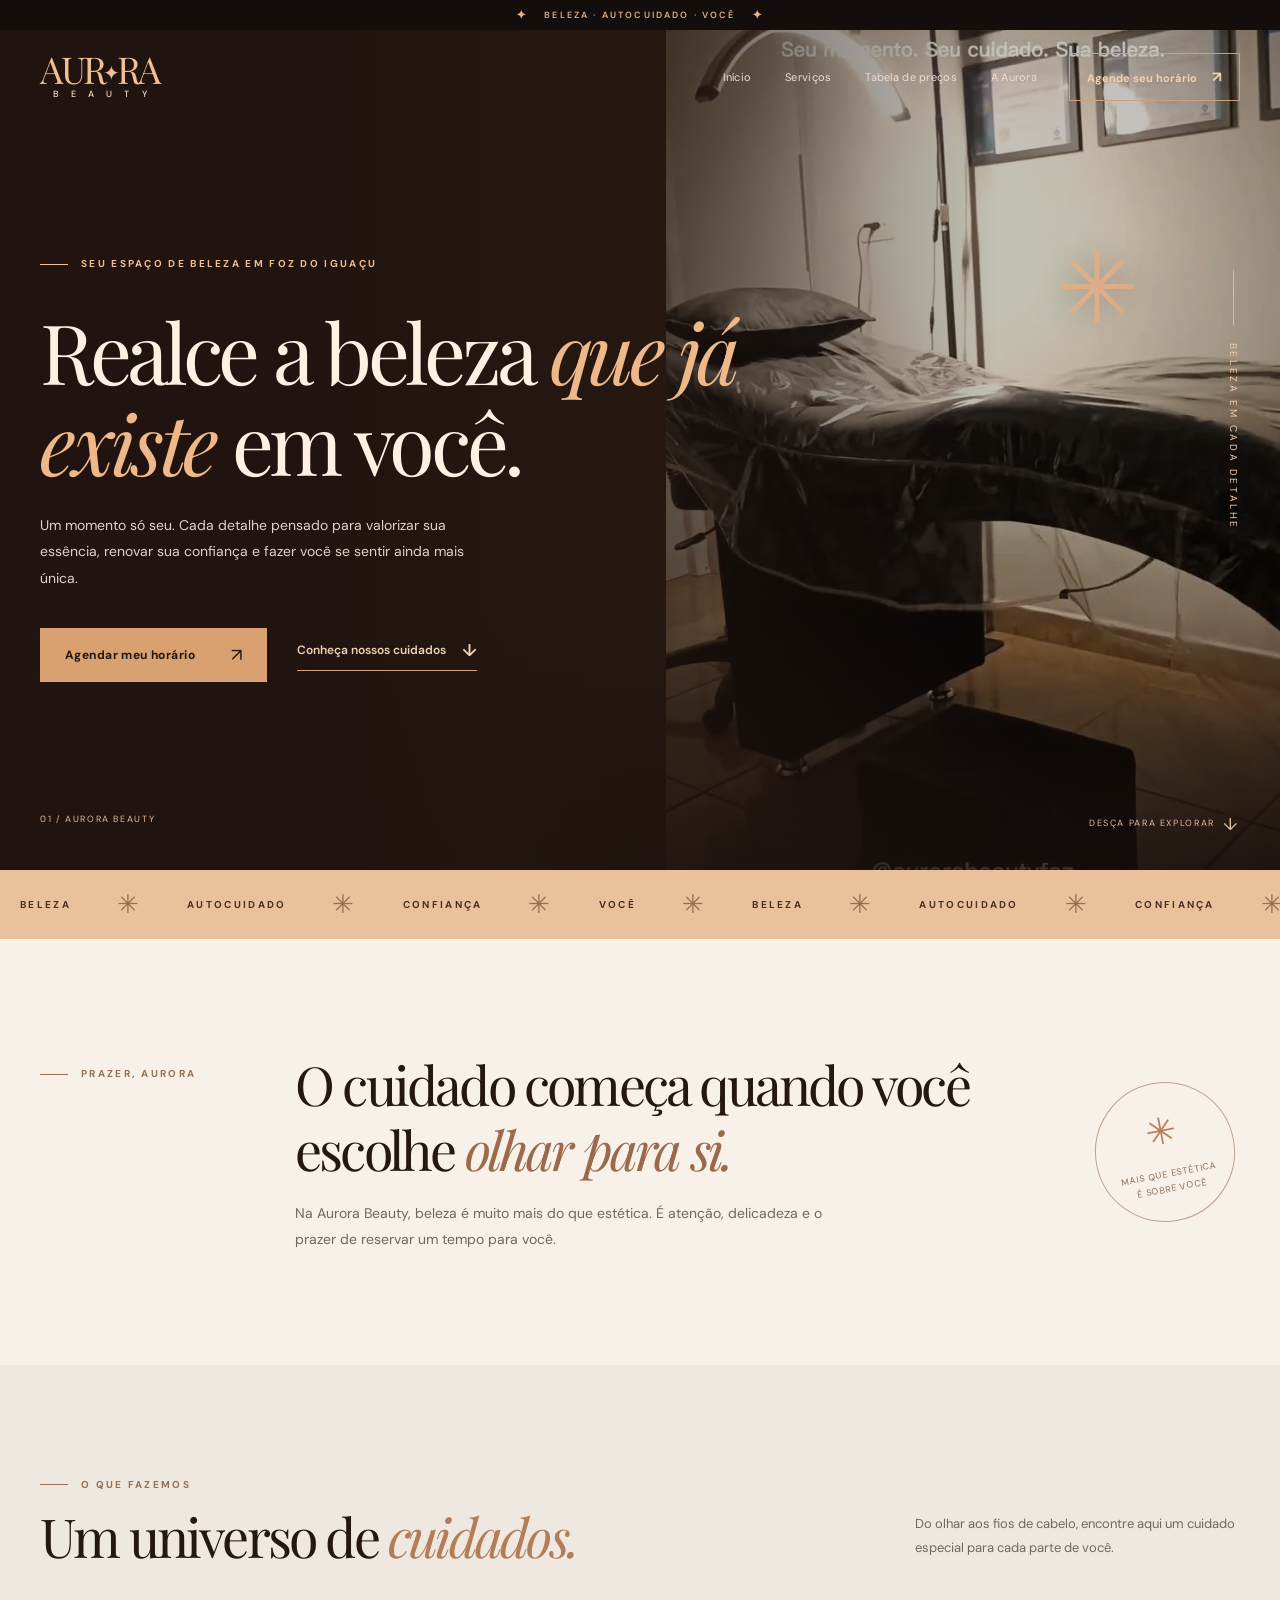
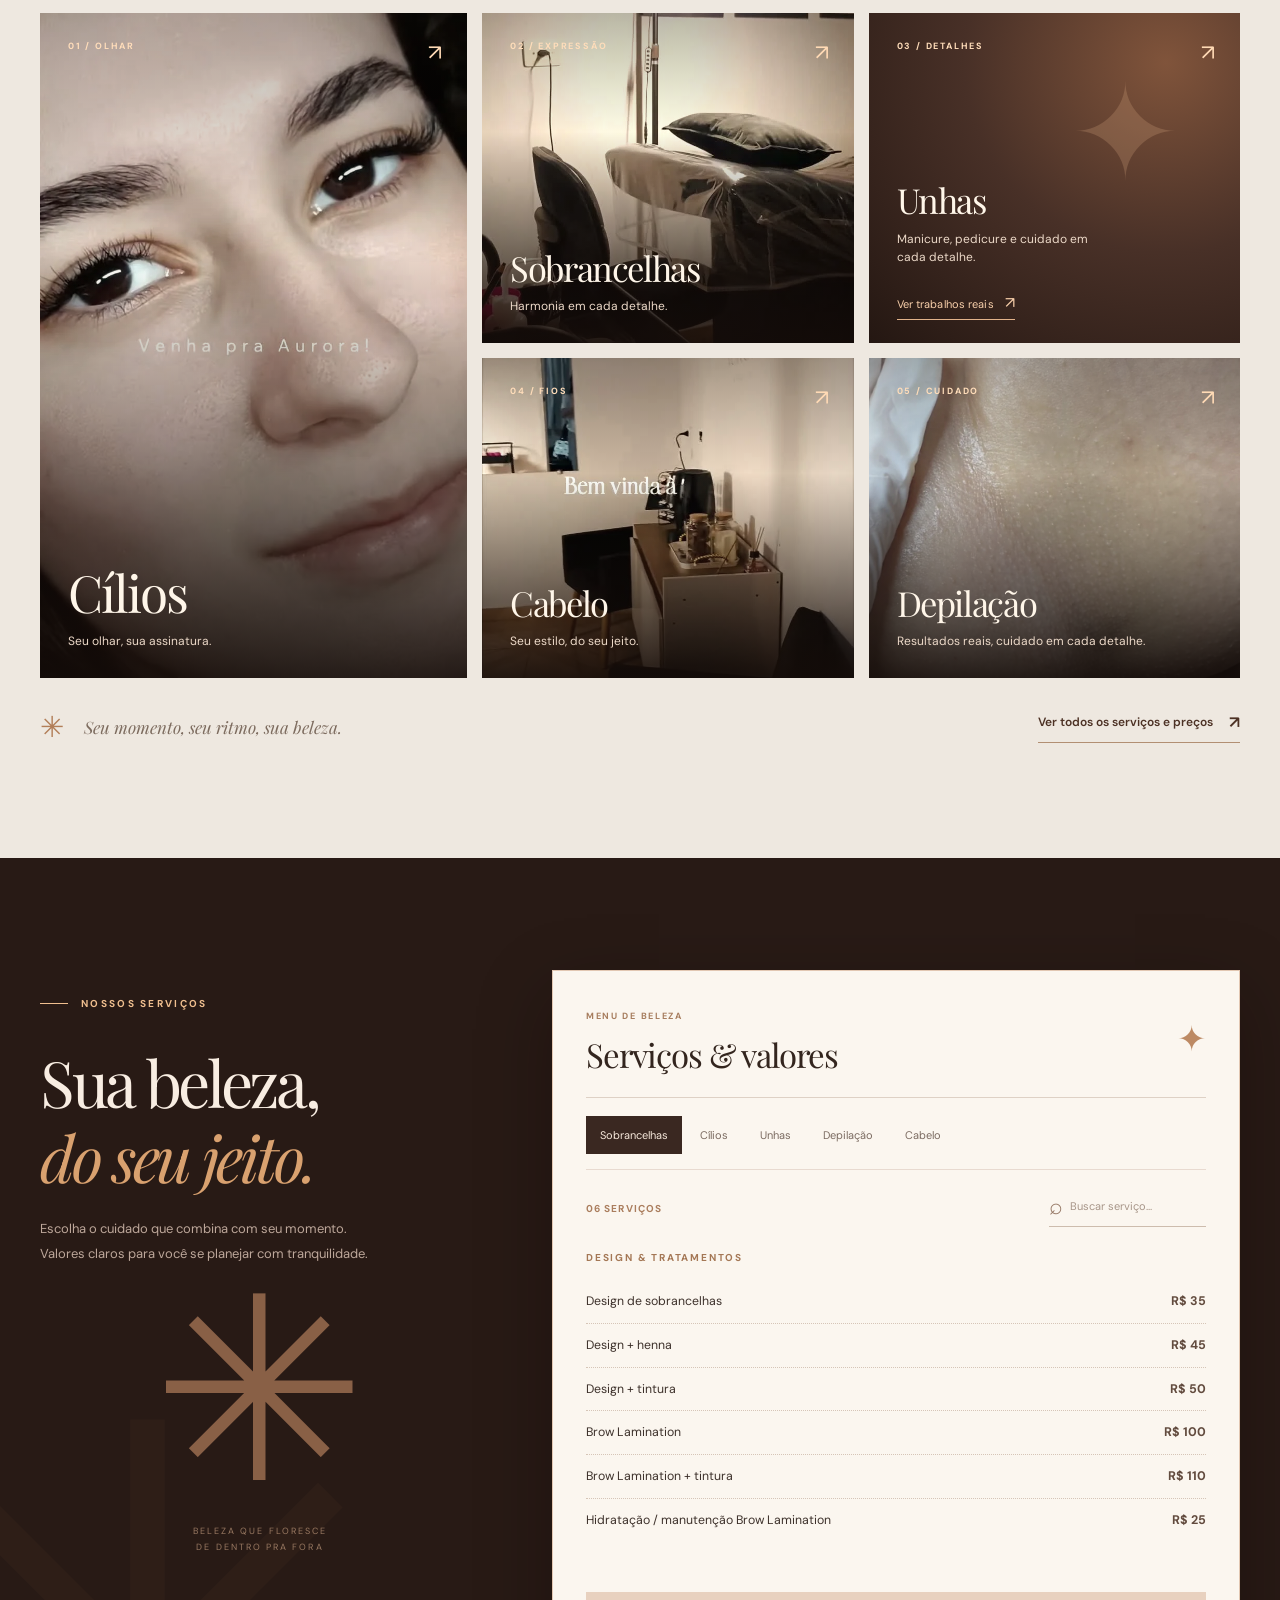
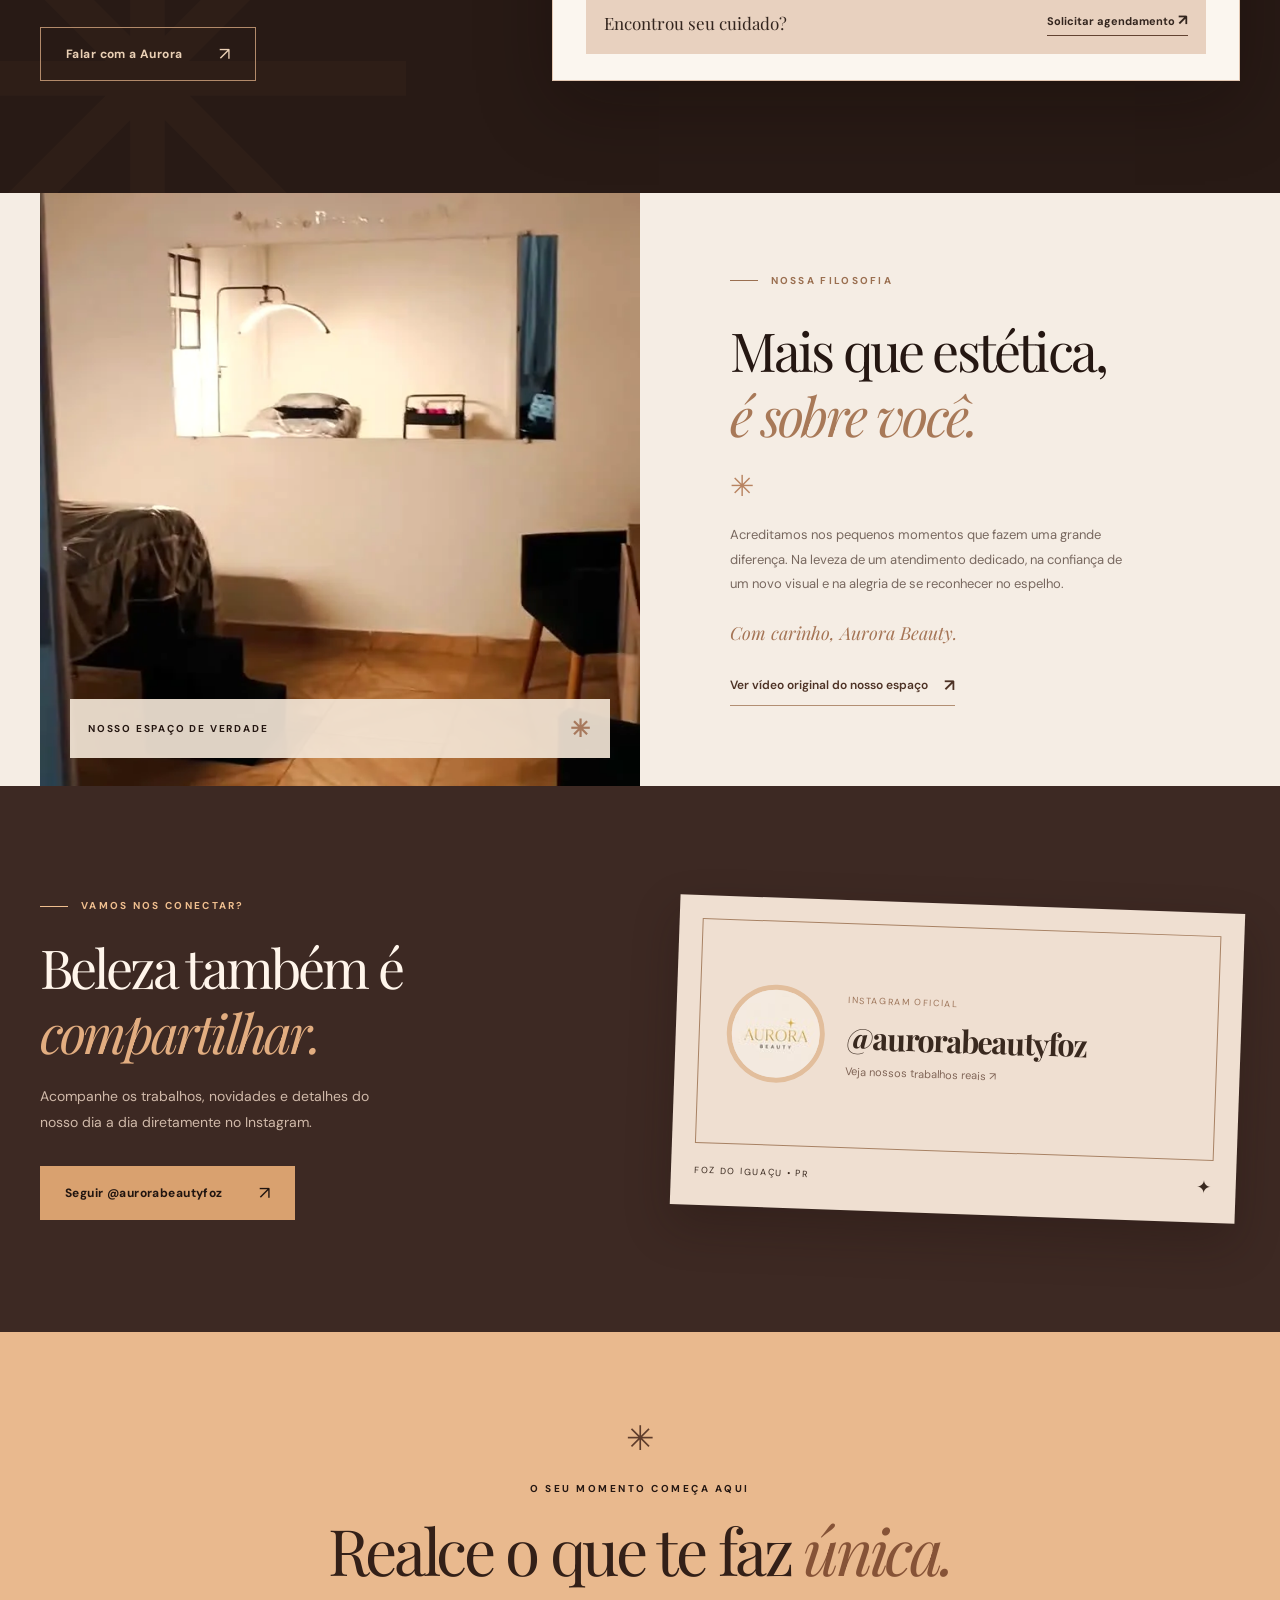
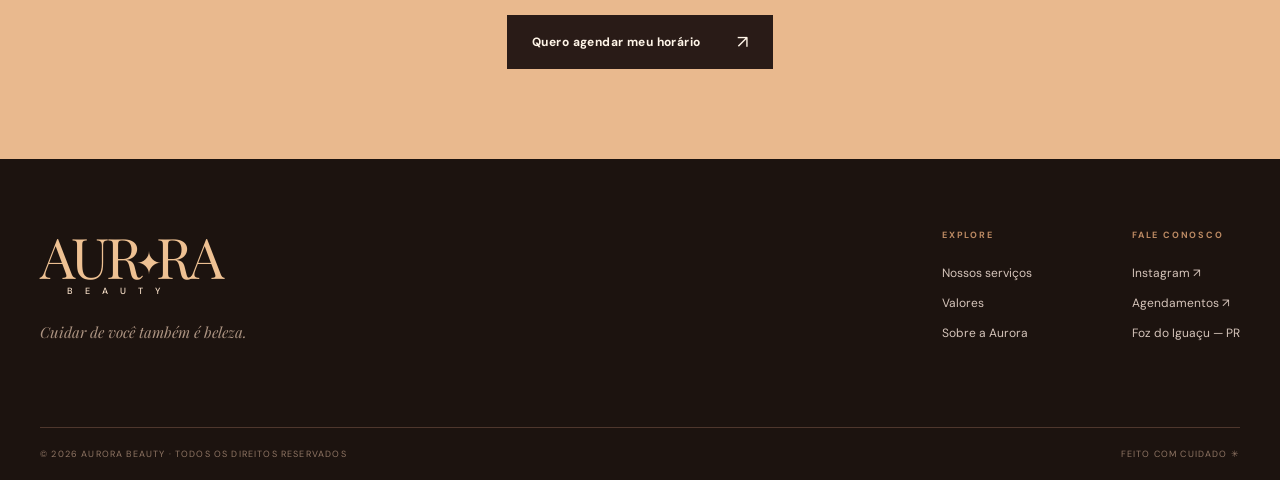
==== commit 5673ee5f: "Adiciona fotos reais de depilacao com antes e depois" ====
--- a/index.html
+++ b/index.html
@@ -67,7 +67,7 @@
           <a class="service-card" href="#valores" data-filter="sobrancelhas"><img src="assets/aurora-atendimento.webp" loading="lazy" alt="Espaço de atendimento da Aurora Beauty"><span class="service-overlay"></span><span class="service-index">02 / EXPRESSÃO</span><span class="service-content"><span class="service-title">Sobrancelhas</span><span class="service-description">Harmonia em cada detalhe.</span></span><span class="service-arrow" aria-hidden="true">↗</span></a>
           <div class="service-card nails-card"><a class="nails-price-link" href="#valores" data-filter="unhas" aria-label="Ver preços de manicure e pedicure"><span class="service-index">03 / DETALHES</span><span class="service-content"><span class="service-title">Unhas</span><span class="service-description">Manicure, pedicure e cuidado em cada detalhe.</span></span><span class="service-arrow" aria-hidden="true">↗</span></a><a class="nails-real-link" href="https://www.instagram.com/stories/highlights/18129399403687928/" target="_blank" rel="noopener noreferrer">Ver trabalhos reais <span aria-hidden="true">↗</span></a></div>
           <a class="service-card" href="#valores" data-filter="cabelo"><img src="assets/aurora-recepcao.webp" loading="lazy" alt="Ambiente interno da Aurora Beauty"><span class="service-overlay"></span><span class="service-index">04 / FIOS</span><span class="service-content"><span class="service-title">Cabelo</span><span class="service-description">Seu estilo, do seu jeito.</span></span><span class="service-arrow" aria-hidden="true">↗</span></a>
-          <a class="service-card" href="#valores" data-filter="depilacao"><img src="assets/aurora-maca.webp" loading="lazy" alt="Maca de atendimento da Aurora Beauty"><span class="service-overlay"></span><span class="service-index">05 / CUIDADO</span><span class="service-content"><span class="service-title">Depilação</span><span class="service-description">Leveza e bem-estar.</span></span><span class="service-arrow" aria-hidden="true">↗</span></a>
+          <a class="service-card" href="#valores" data-filter="depilacao"><img src="assets/aurora-depilacao-card.webp" loading="lazy" alt="Resultado real de depilação de axilas com cera realizado pela Aurora Beauty"><span class="service-overlay"></span><span class="service-index">05 / CUIDADO</span><span class="service-content"><span class="service-title">Depilação</span><span class="service-description">Resultados reais, cuidado em cada detalhe.</span></span><span class="service-arrow" aria-hidden="true">↗</span></a>
         </div>
         <div class="service-bottom"><span>✳</span><p>Seu momento, seu ritmo, sua beleza.</p><a href="#valores" class="under-link dark-link">Ver todos os serviços e preços <span aria-hidden="true">↗</span></a></div>
       </div>
--- a/styles.css
+++ b/styles.css
@@ -39,3 +39,14 @@
 .menu-highlight-link{display:flex;justify-content:space-between;align-items:center;margin:20px 0 8px;background:#ead5c3;padding:17px 18px;font-size:12px;font-weight:700;color:#56392b}
 .menu-highlight-link:hover{background:#e1c4ac}
 @media(max-width:800px){.nails-card .service-content{bottom:67px}.nails-real-link{left:20px;bottom:17px;font-size:10px}}
+.depilation-results{margin:28px 0 7px;padding:22px 0 12px;border-top:1px solid #e0d1c3}
+.depilation-results-heading{display:flex;flex-direction:column;gap:5px;margin-bottom:16px}
+.depilation-results-heading strong{font-family:var(--font-serif);font-size:22px;font-weight:400;letter-spacing:-.02em}
+.depilation-results-heading span{font-size:11px;color:#9a7155;letter-spacing:.04em}
+.depilation-comparison{display:grid;grid-template-columns:repeat(2,minmax(0,1fr));gap:12px}
+.depilation-comparison figure{position:relative;overflow:hidden;margin:0;background:#ccb3a1;aspect-ratio:4/5}
+.depilation-comparison img{display:block;width:100%;height:100%;object-fit:cover;object-position:center}
+.depilation-comparison figcaption{position:absolute;left:10px;top:10px;background:#281912e9;color:#fff3e8;padding:6px 12px;letter-spacing:.1em;text-transform:uppercase;font-size:10px;font-weight:700}
+.depilation-source{display:inline-block;margin:16px 0 0;color:#704c36;border-bottom:1px solid #b98a65;padding-bottom:6px;font-size:11px;font-weight:700}
+.depilation-source:hover{color:#9a633f}
+@media(max-width:530px){.depilation-comparison{gap:8px}.depilation-results-heading strong{font-size:20px}.depilation-comparison figcaption{left:6px;top:6px;padding:5px 8px;font-size:9px}}
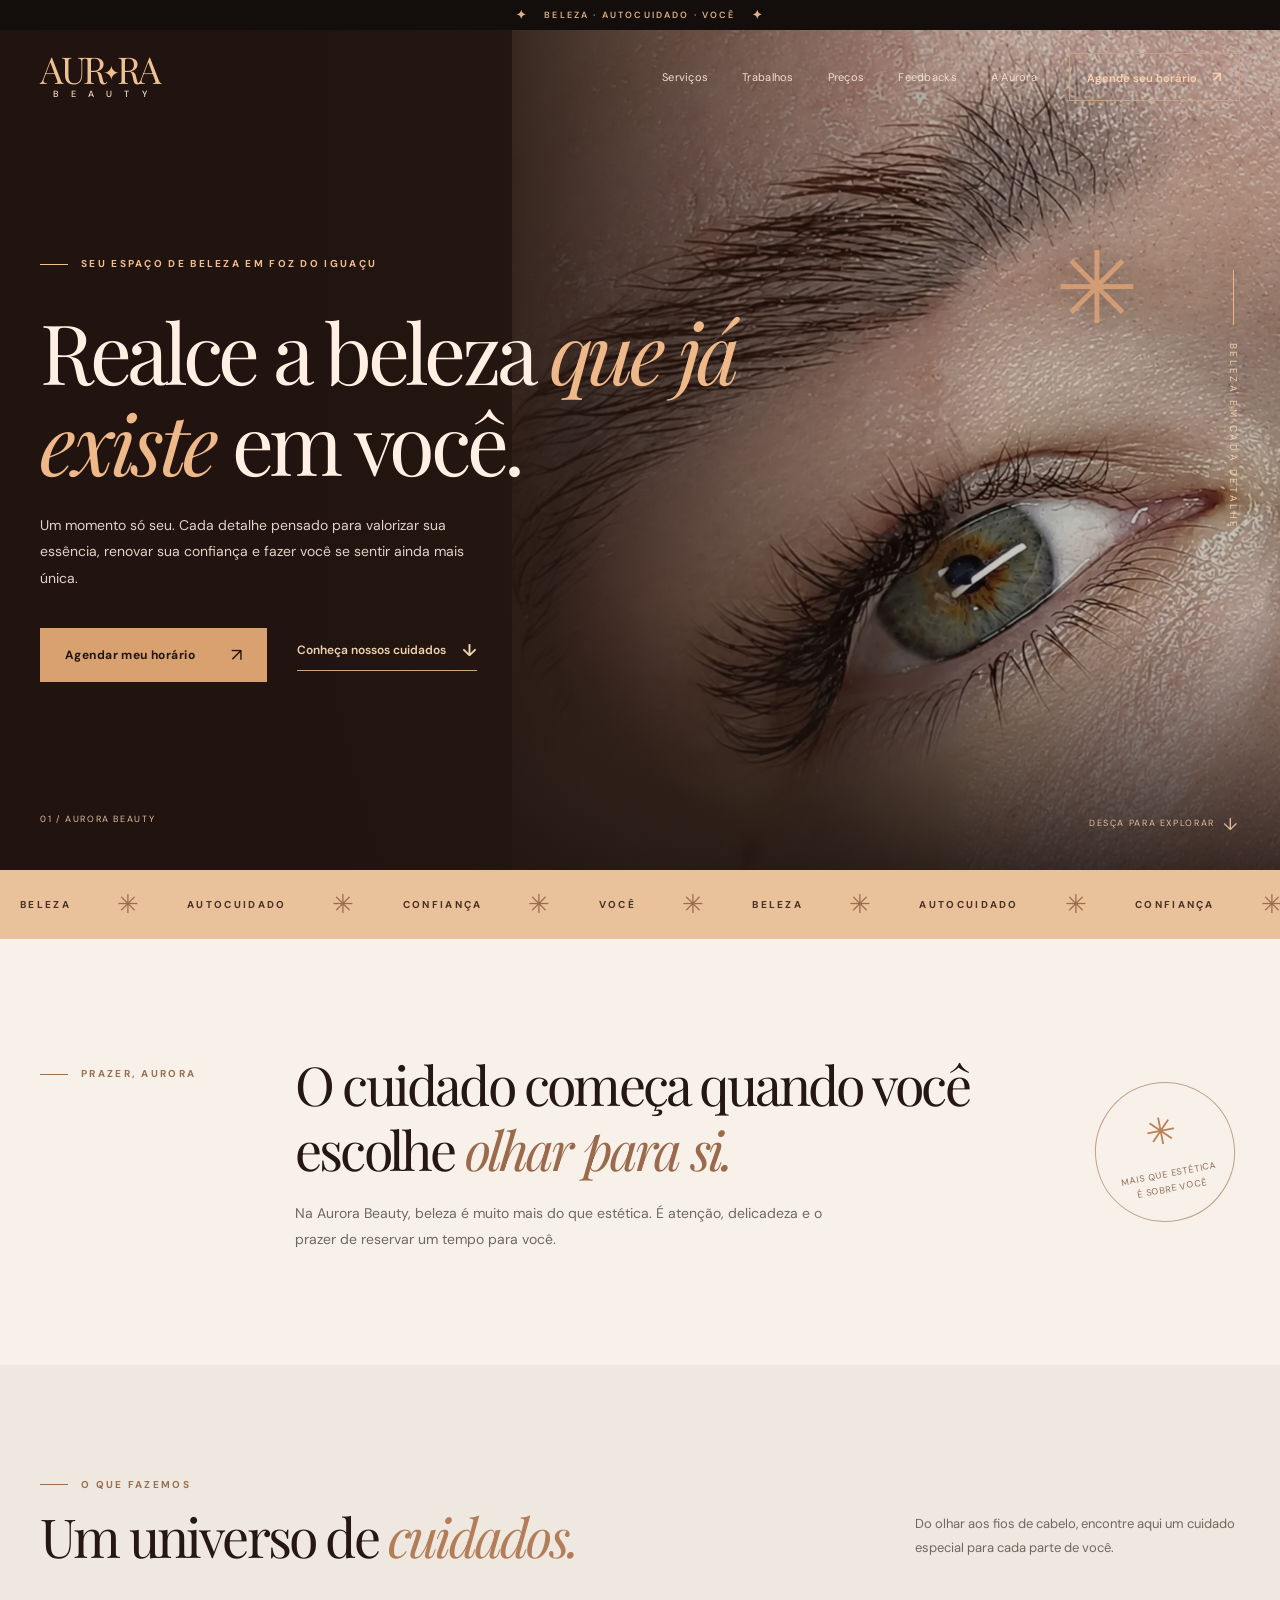
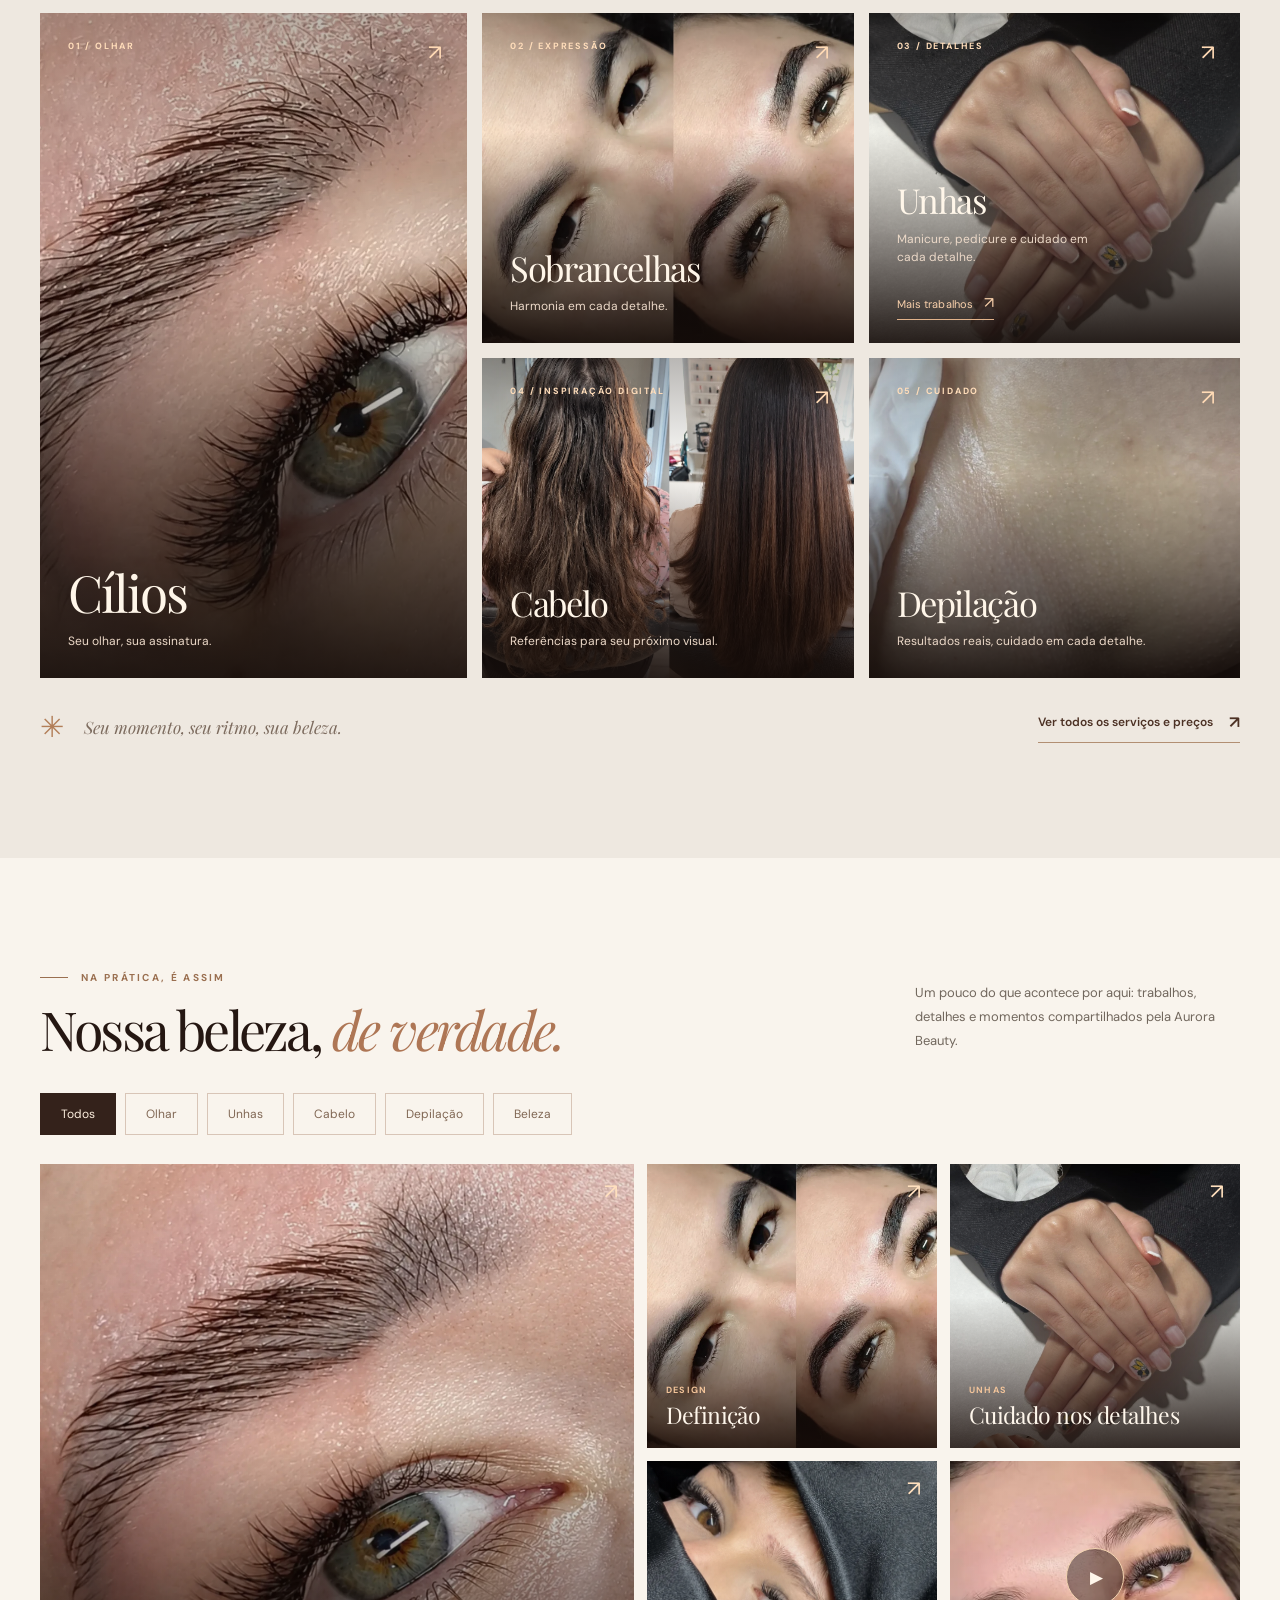
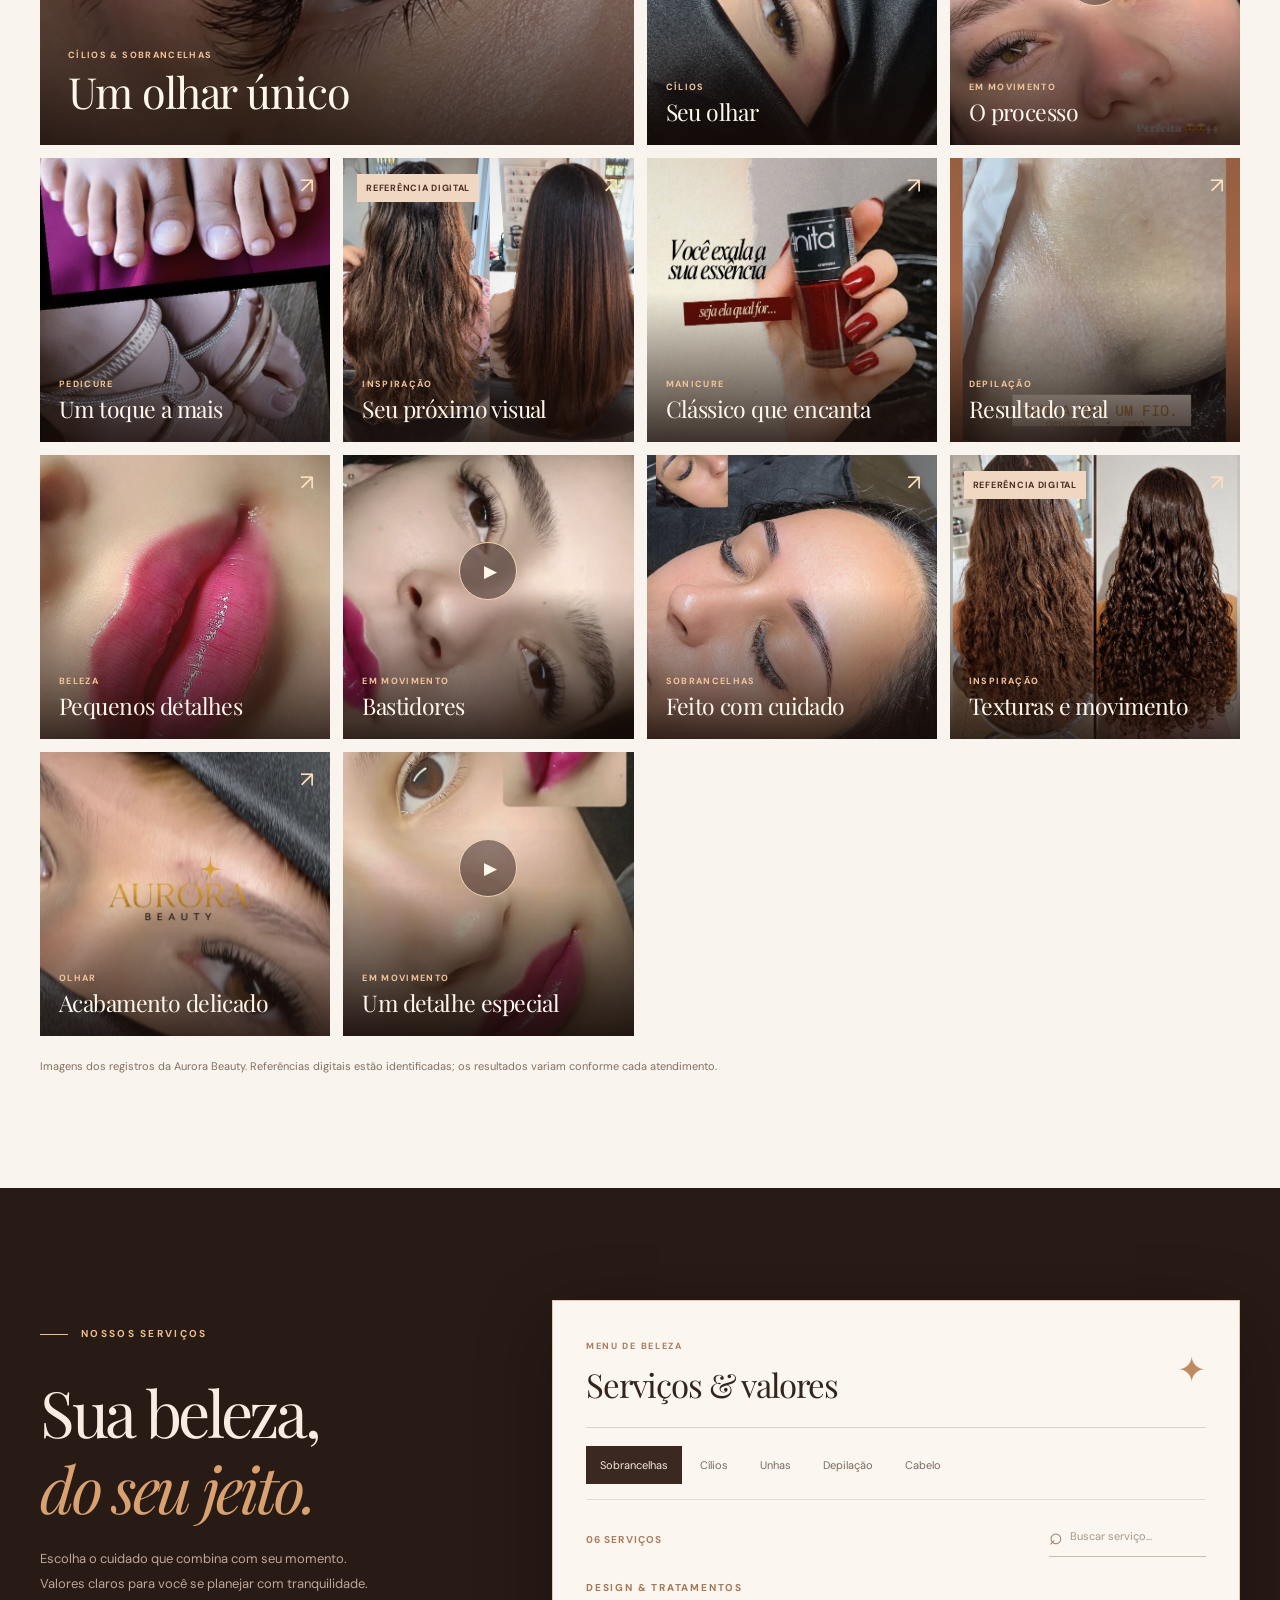
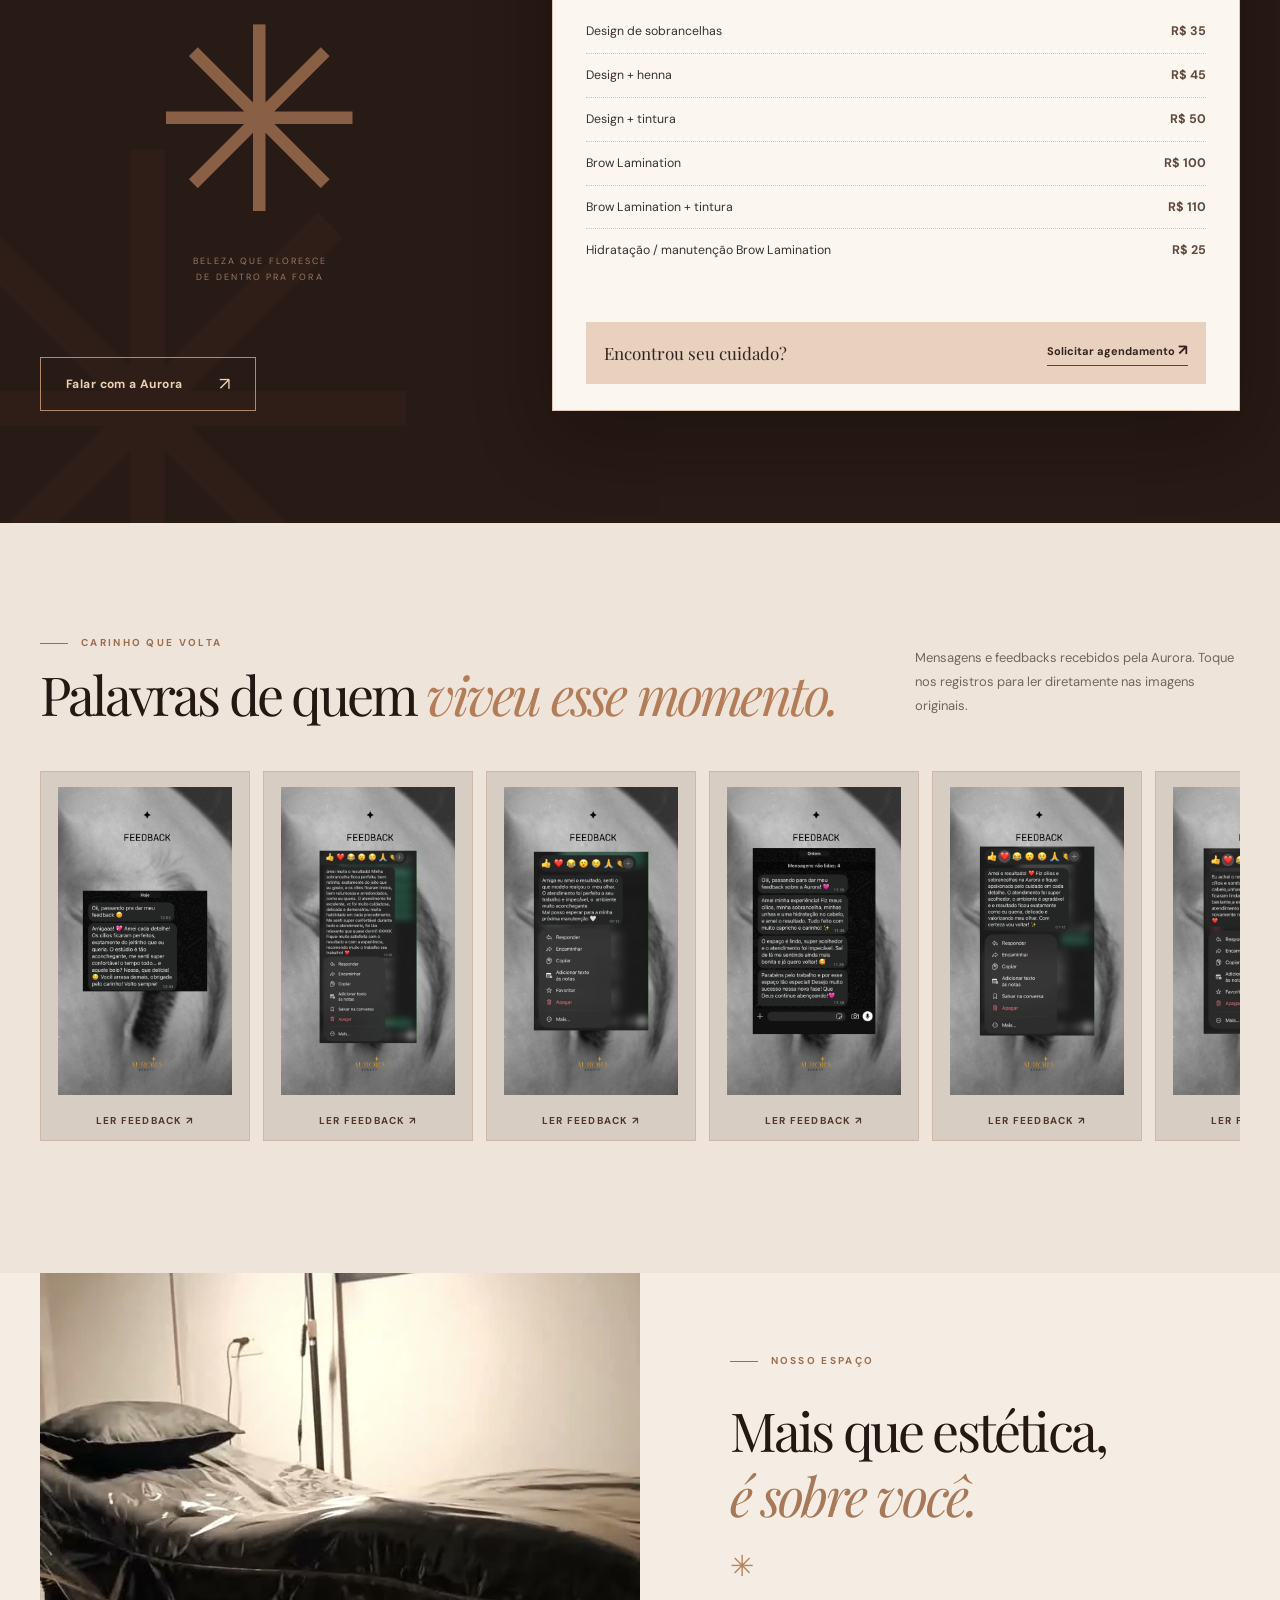
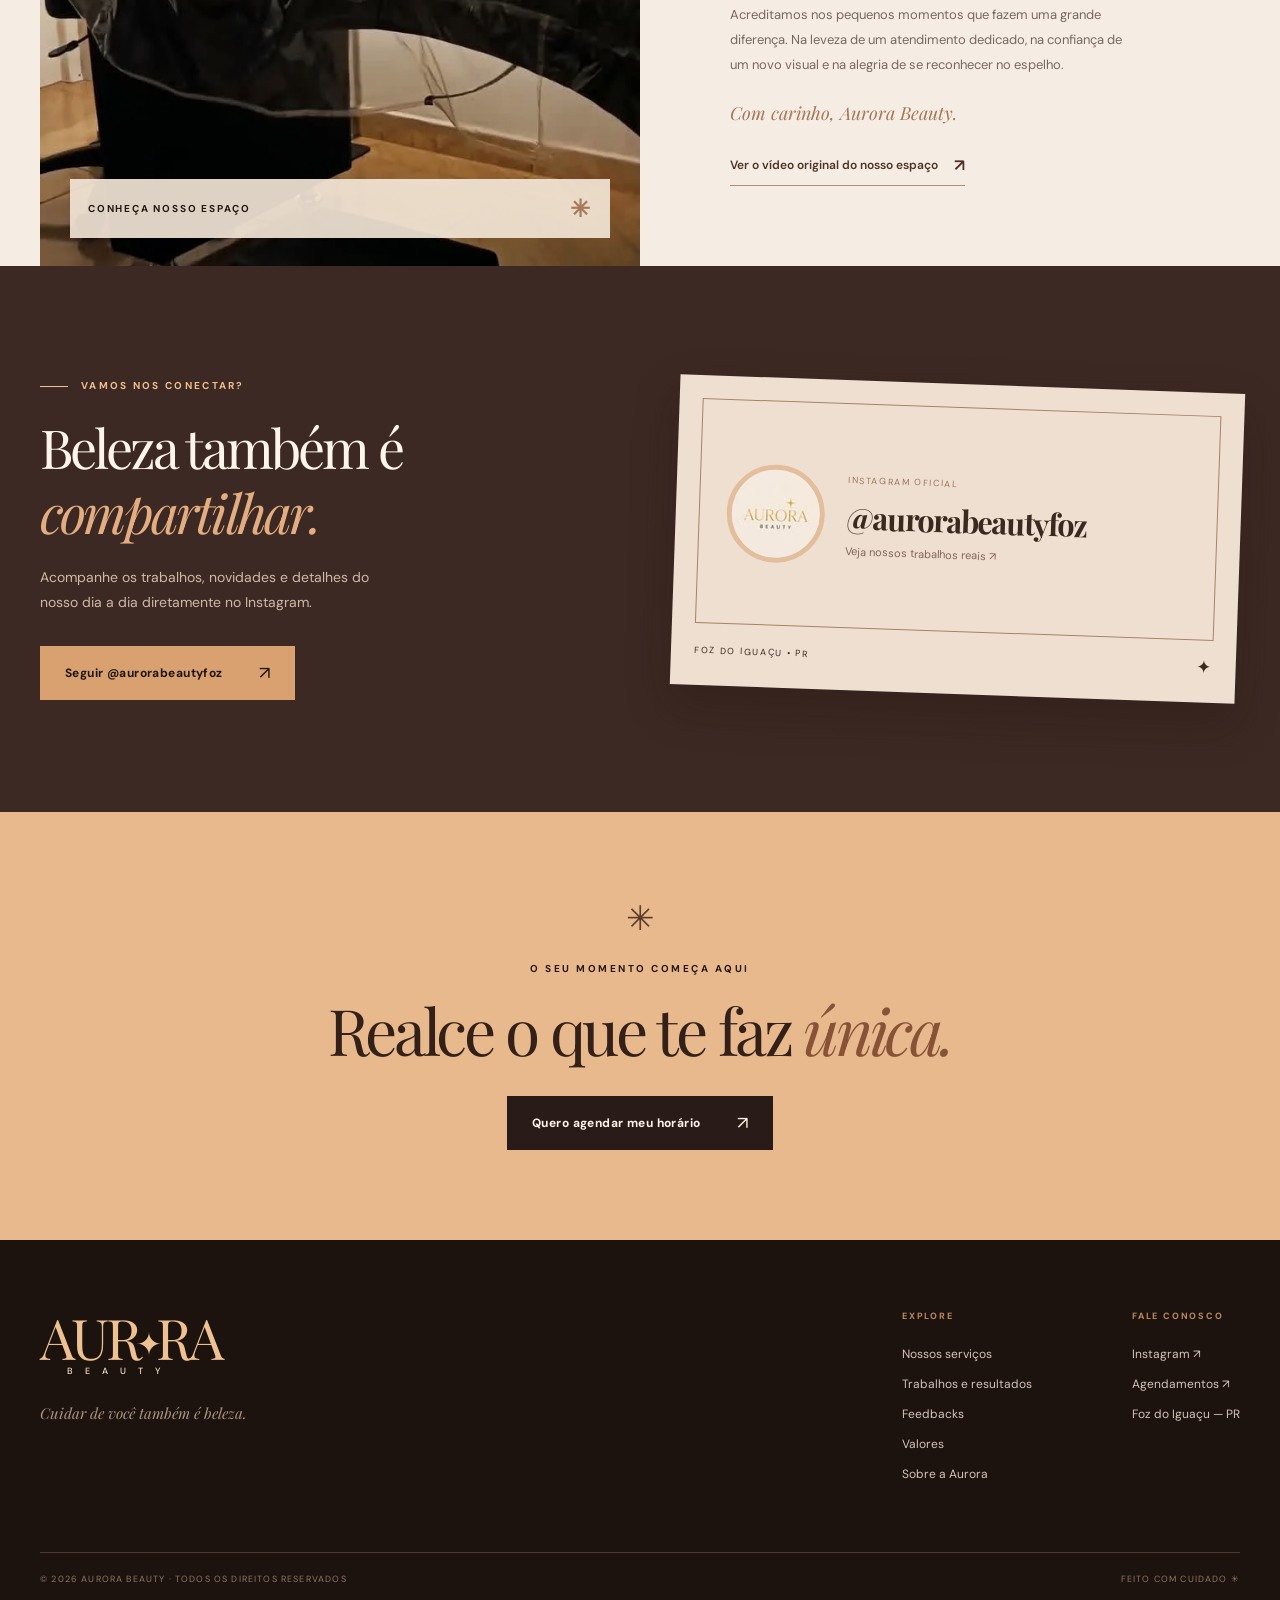
==== commit a39e67b7: "Atualiza Aurora com portfolio real, videos e feedbacks" ====
--- a/index.html
+++ b/index.html
@@ -26,19 +26,19 @@
     <div class="container header-inner">
       <a href="#inicio" class="brand" aria-label="Aurora Beauty — início"><span class="brand-main">AUR<span class="brand-star">✦</span>RA</span><span class="brand-sub">B E A U T Y</span></a>
       <nav class="desktop-nav" aria-label="Navegação principal">
-        <a href="#inicio">Início</a><a href="#servicos">Serviços</a><a href="#valores">Tabela de preços</a><a href="#sobre">A Aurora</a>
+        <a href="#servicos">Serviços</a><a href="#trabalhos">Trabalhos</a><a href="#valores">Preços</a><a href="#feedbacks">Feedbacks</a><a href="#sobre">A Aurora</a>
       </nav>
       <a class="nav-book" href="https://ig.me/m/aurorabeautyfoz" target="_blank" rel="noopener noreferrer">Agende seu horário <span aria-hidden="true">↗</span></a>
       <button id="menu-toggle" class="menu-toggle" type="button" aria-label="Abrir menu" aria-controls="mobile-nav" aria-expanded="false"><span></span><span></span></button>
     </div>
     <nav id="mobile-nav" class="mobile-nav" aria-label="Navegação para celular" hidden>
-      <a href="#inicio">Início</a><a href="#servicos">Serviços</a><a href="#valores">Tabela de preços</a><a href="#sobre">A Aurora</a><a href="https://ig.me/m/aurorabeautyfoz" target="_blank" rel="noopener noreferrer">Agendar ↗</a>
+      <a href="#inicio">Início</a><a href="#servicos">Serviços</a><a href="#trabalhos">Trabalhos reais</a><a href="#valores">Tabela de preços</a><a href="#feedbacks">Feedbacks</a><a href="#sobre">A Aurora</a><a href="https://ig.me/m/aurorabeautyfoz" target="_blank" rel="noopener noreferrer">Agendar ↗</a>
     </nav>
   </header>
 
   <main id="conteudo">
     <section class="hero" id="inicio" aria-labelledby="hero-title">
-      <div class="hero-image"><img src="assets/aurora-maca.webp" alt="" aria-hidden="true" fetchpriority="high"><video class="hero-video" autoplay muted loop playsinline preload="metadata" poster="assets/aurora-maca.webp" aria-label="Vídeo do ambiente real da Aurora Beauty"><source src="assets/aurora-ambiente.mp4" type="video/mp4"></video></div>
+      <div class="hero-image"><img src="assets/olhar-iris.webp" alt="Olhar com cílios e sobrancelhas produzidos na Aurora Beauty" fetchpriority="high"></div>
       <div class="hero-shade"></div>
       <div class="hero-orbit" aria-hidden="true">✳</div>
       <div class="container hero-content">
@@ -63,13 +63,48 @@
       <div class="container">
         <div class="section-heading"><div><p class="eyebrow dark"><span class="eyebrow-line"></span> O QUE FAZEMOS</p><h2 id="services-title">Um universo de <em>cuidados.</em></h2></div><p>Do olhar aos fios de cabelo, encontre aqui um cuidado especial para cada parte de você.</p></div>
         <div class="service-grid">
-          <a class="service-card service-card-large" href="#valores" data-filter="cilios"><img src="assets/aurora-olhar.webp" loading="lazy" alt="Olhar em destaque no vídeo oficial da Aurora Beauty"><span class="service-overlay"></span><span class="service-index">01 / OLHAR</span><span class="service-content"><span class="service-title">Cílios</span><span class="service-description">Seu olhar, sua assinatura.</span></span><span class="service-arrow" aria-hidden="true">↗</span></a>
-          <a class="service-card" href="#valores" data-filter="sobrancelhas"><img src="assets/aurora-atendimento.webp" loading="lazy" alt="Espaço de atendimento da Aurora Beauty"><span class="service-overlay"></span><span class="service-index">02 / EXPRESSÃO</span><span class="service-content"><span class="service-title">Sobrancelhas</span><span class="service-description">Harmonia em cada detalhe.</span></span><span class="service-arrow" aria-hidden="true">↗</span></a>
-          <div class="service-card nails-card"><a class="nails-price-link" href="#valores" data-filter="unhas" aria-label="Ver preços de manicure e pedicure"><span class="service-index">03 / DETALHES</span><span class="service-content"><span class="service-title">Unhas</span><span class="service-description">Manicure, pedicure e cuidado em cada detalhe.</span></span><span class="service-arrow" aria-hidden="true">↗</span></a><a class="nails-real-link" href="https://www.instagram.com/stories/highlights/18129399403687928/" target="_blank" rel="noopener noreferrer">Ver trabalhos reais <span aria-hidden="true">↗</span></a></div>
-          <a class="service-card" href="#valores" data-filter="cabelo"><img src="assets/aurora-recepcao.webp" loading="lazy" alt="Ambiente interno da Aurora Beauty"><span class="service-overlay"></span><span class="service-index">04 / FIOS</span><span class="service-content"><span class="service-title">Cabelo</span><span class="service-description">Seu estilo, do seu jeito.</span></span><span class="service-arrow" aria-hidden="true">↗</span></a>
-          <a class="service-card" href="#valores" data-filter="depilacao"><img src="assets/aurora-depilacao-card.webp" loading="lazy" alt="Resultado real de depilação de axilas com cera realizado pela Aurora Beauty"><span class="service-overlay"></span><span class="service-index">05 / CUIDADO</span><span class="service-content"><span class="service-title">Depilação</span><span class="service-description">Resultados reais, cuidado em cada detalhe.</span></span><span class="service-arrow" aria-hidden="true">↗</span></a>
+          <a class="service-card service-card-large" href="#valores" data-filter="cilios"><img src="assets/cilios-detalhe.webp" loading="lazy" alt="Extensão de cílios e resultado real da Aurora Beauty"><span class="service-overlay"></span><span class="service-index">01 / OLHAR</span><span class="service-content"><span class="service-title">Cílios</span><span class="service-description">Seu olhar, sua assinatura.</span></span><span class="service-arrow" aria-hidden="true">↗</span></a>
+          <a class="service-card" href="#valores" data-filter="sobrancelhas"><img src="assets/sobrancelhas-resultado.webp" loading="lazy" alt="Antes e depois de design de sobrancelhas realizado na Aurora Beauty"><span class="service-overlay"></span><span class="service-index">02 / EXPRESSÃO</span><span class="service-content"><span class="service-title">Sobrancelhas</span><span class="service-description">Harmonia em cada detalhe.</span></span><span class="service-arrow" aria-hidden="true">↗</span></a>
+          <div class="service-card nails-card"><img src="assets/unhas-manicure-pedicure.webp" loading="lazy" alt="Manicure e pedicure com nail art feitas na Aurora Beauty"><span class="service-overlay"></span><a class="nails-price-link" href="#valores" data-filter="unhas" aria-label="Ver preços de manicure e pedicure"><span class="service-index">03 / DETALHES</span><span class="service-content"><span class="service-title">Unhas</span><span class="service-description">Manicure, pedicure e cuidado em cada detalhe.</span></span><span class="service-arrow" aria-hidden="true">↗</span></a><a class="nails-real-link" href="https://www.instagram.com/stories/highlights/18129399403687928/" target="_blank" rel="noopener noreferrer">Mais trabalhos <span aria-hidden="true">↗</span></a></div>
+          <a class="service-card" href="#valores" data-filter="cabelo"><img src="assets/cabelo-referencia-liso.webp" loading="lazy" alt="Referência visual de estilos de cabelo, uma simulação digital"><span class="service-overlay"></span><span class="service-index">04 / INSPIRAÇÃO DIGITAL</span><span class="service-content"><span class="service-title">Cabelo</span><span class="service-description">Referências para seu próximo visual.</span></span><span class="service-arrow" aria-hidden="true">↗</span></a>
+          <a class="service-card" href="#valores" data-filter="depilacao"><img src="assets/aurora-depilacao-card.webp" loading="lazy" alt="Axila sem um fio: resultado divulgado pela Aurora Beauty"><span class="service-overlay"></span><span class="service-index">05 / CUIDADO</span><span class="service-content"><span class="service-title">Depilação</span><span class="service-description">Resultados reais, cuidado em cada detalhe.</span></span><span class="service-arrow" aria-hidden="true">↗</span></a>
         </div>
         <div class="service-bottom"><span>✳</span><p>Seu momento, seu ritmo, sua beleza.</p><a href="#valores" class="under-link dark-link">Ver todos os serviços e preços <span aria-hidden="true">↗</span></a></div>
+      </div>
+    </section>
+
+    <section class="portfolio section-pad" id="trabalhos" aria-labelledby="portfolio-title">
+      <div class="container">
+        <div class="section-heading portfolio-heading">
+          <div><p class="eyebrow dark"><span class="eyebrow-line"></span> NA PRÁTICA, É ASSIM</p><h2 id="portfolio-title">Nossa beleza, <em>de verdade.</em></h2></div>
+          <p>Um pouco do que acontece por aqui: trabalhos, detalhes e momentos compartilhados pela Aurora Beauty.</p>
+        </div>
+        <div class="portfolio-filters" role="group" aria-label="Filtrar galeria">
+          <button type="button" class="gallery-filter is-active" data-gallery-filter="todos" aria-pressed="true">Todos</button>
+          <button type="button" class="gallery-filter" data-gallery-filter="olhar" aria-pressed="false">Olhar</button>
+          <button type="button" class="gallery-filter" data-gallery-filter="unhas" aria-pressed="false">Unhas</button>
+          <button type="button" class="gallery-filter" data-gallery-filter="cabelo" aria-pressed="false">Cabelo</button>
+          <button type="button" class="gallery-filter" data-gallery-filter="depilacao" aria-pressed="false">Depilação</button>
+          <button type="button" class="gallery-filter" data-gallery-filter="beleza" aria-pressed="false">Beleza</button>
+        </div>
+        <div class="portfolio-grid">
+          <button class="work-card work-feature" type="button" data-work-category="olhar" data-media-src="assets/olhar-iris.webp" data-media-caption="Cílios e sobrancelhas • Aurora Beauty"><img src="assets/olhar-iris.webp" alt="Detalhe real de cílios e sobrancelhas da Aurora Beauty" loading="lazy"><span class="work-card-info"><span>CÍLIOS & SOBRANCELHAS</span><strong>Um olhar único</strong></span><span class="work-open" aria-hidden="true">↗</span></button>
+          <button class="work-card" type="button" data-work-category="olhar" data-media-src="assets/sobrancelhas-resultado.webp" data-media-caption="Design de sobrancelhas • Aurora Beauty"><img src="assets/sobrancelhas-resultado.webp" alt="Registro de sobrancelhas antes e depois" loading="lazy"><span class="work-card-info"><span>DESIGN</span><strong>Definição</strong></span><span class="work-open" aria-hidden="true">↗</span></button>
+          <button class="work-card" type="button" data-work-category="unhas" data-media-src="assets/unhas-manicure-pedicure.webp" data-media-caption="Manicure e pedicure • Aurora Beauty"><img src="assets/unhas-manicure-pedicure.webp" alt="Manicure e pedicure com nail art" loading="lazy"><span class="work-card-info"><span>UNHAS</span><strong>Cuidado nos detalhes</strong></span><span class="work-open" aria-hidden="true">↗</span></button>
+          <button class="work-card" type="button" data-work-category="olhar" data-media-src="assets/cilios-trabalho-2.webp" data-media-caption="Cílios • Aurora Beauty"><img src="assets/cilios-trabalho-2.webp" alt="Extensão de cílios realizada no estúdio" loading="lazy"><span class="work-card-info"><span>CÍLIOS</span><strong>Seu olhar</strong></span><span class="work-open" aria-hidden="true">↗</span></button>
+          <button class="work-card work-video-card" type="button" data-work-category="olhar" data-media-src="assets/cilios-movimento.mp4" data-media-caption="Um pouco do trabalho com cílios" data-poster="assets/cilios-movimento-poster.webp"><img src="assets/cilios-movimento-poster.webp" alt="Prévia de vídeo real de trabalho com cílios" loading="lazy"><span class="work-play" aria-hidden="true">▶</span><span class="work-card-info"><span>EM MOVIMENTO</span><strong>O processo</strong></span></button>
+          <button class="work-card" type="button" data-work-category="unhas" data-media-src="assets/pedicure-resultados.webp" data-media-caption="Pedicure • Aurora Beauty"><img src="assets/pedicure-resultados.webp" alt="Resultado de pedicure compartilhado pela Aurora Beauty" loading="lazy"><span class="work-card-info"><span>PEDICURE</span><strong>Um toque a mais</strong></span><span class="work-open" aria-hidden="true">↗</span></button>
+          <button class="work-card" type="button" data-work-category="cabelo" data-media-src="assets/cabelo-referencia-liso.webp" data-media-caption="Inspiração digital de cabelo — imagem ilustrativa, não é resultado de atendimento"><img src="assets/cabelo-referencia-liso.webp" alt="Simulação digital de inspiração para cabelo liso" loading="lazy"><span class="work-reference">REFERÊNCIA DIGITAL</span><span class="work-card-info"><span>INSPIRAÇÃO</span><strong>Seu próximo visual</strong></span><span class="work-open" aria-hidden="true">↗</span></button>
+          <button class="work-card" type="button" data-work-category="unhas" data-media-src="assets/unhas-vermelho.webp" data-media-caption="Unhas vermelhas • Aurora Beauty"><img src="assets/unhas-vermelho.webp" alt="Manicure com esmalte vermelho em foto da Aurora Beauty" loading="lazy"><span class="work-card-info"><span>MANICURE</span><strong>Clássico que encanta</strong></span><span class="work-open" aria-hidden="true">↗</span></button>
+          <button class="work-card" type="button" data-work-category="depilacao" data-media-src="assets/aurora-depilacao-depois.webp" data-media-caption="Axila sem um fio • Resultado divulgado pela Aurora Beauty"><img src="assets/aurora-depilacao-depois.webp" alt="Imagem do resultado depois de depilação de axilas" loading="lazy"><span class="work-card-info"><span>DEPILAÇÃO</span><strong>Resultado real</strong></span><span class="work-open" aria-hidden="true">↗</span></button>
+          <button class="work-card" type="button" data-work-category="beleza" data-media-src="assets/labios-rosa.webp" data-media-caption="Detalhe de beleza • Aurora Beauty"><img src="assets/labios-rosa.webp" alt="Detalhe de lábios rosados publicado pela Aurora Beauty" loading="lazy"><span class="work-card-info"><span>BELEZA</span><strong>Pequenos detalhes</strong></span><span class="work-open" aria-hidden="true">↗</span></button>
+          <button class="work-card work-video-card" type="button" data-work-category="beleza" data-media-src="assets/beleza-movimento.mp4" data-media-caption="Bastidores da Aurora Beauty" data-poster="assets/beleza-movimento-poster.webp"><img src="assets/beleza-movimento-poster.webp" alt="Vídeo de atendimento real da Aurora Beauty" loading="lazy"><span class="work-play" aria-hidden="true">▶</span><span class="work-card-info"><span>EM MOVIMENTO</span><strong>Bastidores</strong></span></button>
+          <button class="work-card" type="button" data-work-category="olhar" data-media-src="assets/sobrancelhas-atendimento.webp" data-media-caption="Atendimento • Aurora Beauty"><img src="assets/sobrancelhas-atendimento.webp" alt="Resultado do design de sobrancelhas da Aurora Beauty" loading="lazy"><span class="work-card-info"><span>SOBRANCELHAS</span><strong>Feito com cuidado</strong></span><span class="work-open" aria-hidden="true">↗</span></button>
+          <button class="work-card" type="button" data-work-category="cabelo" data-media-src="assets/cabelo-referencia-cacheado.webp" data-media-caption="Inspiração digital de cabelo — imagem ilustrativa, não é resultado de atendimento"><img src="assets/cabelo-referencia-cacheado.webp" alt="Simulação digital de inspiração para cabelo cacheado" loading="lazy"><span class="work-reference">REFERÊNCIA DIGITAL</span><span class="work-card-info"><span>INSPIRAÇÃO</span><strong>Texturas e movimento</strong></span><span class="work-open" aria-hidden="true">↗</span></button>
+          <button class="work-card" type="button" data-work-category="olhar" data-media-src="assets/cilios-trabalho-3.webp" data-media-caption="Cílios • Aurora Beauty"><img src="assets/cilios-trabalho-3.webp" alt="Close do acabamento de cílios da Aurora Beauty" loading="lazy"><span class="work-card-info"><span>OLHAR</span><strong>Acabamento delicado</strong></span><span class="work-open" aria-hidden="true">↗</span></button>
+          <button class="work-card work-video-card" type="button" data-work-category="beleza" data-media-src="assets/labios-movimento.mp4" data-media-caption="Beleza em movimento • Aurora Beauty" data-poster="assets/labios-movimento-poster.webp"><img src="assets/labios-movimento-poster.webp" alt="Vídeo de detalhes de beleza" loading="lazy"><span class="work-play" aria-hidden="true">▶</span><span class="work-card-info"><span>EM MOVIMENTO</span><strong>Um detalhe especial</strong></span></button>
+        </div>
+        <p class="portfolio-note">Imagens dos registros da Aurora Beauty. Referências digitais estão identificadas; os resultados variam conforme cada atendimento.</p>
       </div>
     </section>
 
@@ -93,15 +128,40 @@
       </div>
     </section>
 
-    <section class="quote-section" id="sobre" aria-labelledby="quote-title"><div class="container quote-grid"><div class="quote-visual"><img src="assets/aurora-ambiente.webp" loading="lazy" alt="Espaço real da Aurora Beauty, mostrado em vídeo no Instagram oficial"><div class="quote-visual-tag">NOSSO ESPAÇO DE VERDADE <span>✳</span></div></div><div class="quote-content"><p class="eyebrow dark"><span class="eyebrow-line"></span> NOSSA FILOSOFIA</p><h2 id="quote-title">Mais que estética,<br><em>é sobre você.</em></h2><div class="quote-divider">✳</div><p>Acreditamos nos pequenos momentos que fazem uma grande diferença. Na leveza de um atendimento dedicado, na confiança de um novo visual e na alegria de se reconhecer no espelho.</p><p class="signature">Com carinho, Aurora Beauty.</p><a class="under-link dark-link" href="https://www.instagram.com/p/Dc1DvOgRedu/" target="_blank" rel="noopener noreferrer">Ver vídeo original do nosso espaço <span aria-hidden="true">↗</span></a></div></div></section>
+    <section class="feedback-section section-pad" id="feedbacks" aria-labelledby="feedback-title">
+      <div class="container">
+        <div class="section-heading">
+          <div><p class="eyebrow dark"><span class="eyebrow-line"></span> CARINHO QUE VOLTA</p><h2 id="feedback-title">Palavras de quem <em>viveu esse momento.</em></h2></div>
+          <p>Mensagens e feedbacks recebidos pela Aurora. Toque nos registros para ler diretamente nas imagens originais.</p>
+        </div>
+        <div class="feedback-gallery" aria-label="Registros de feedback de clientes">
+          <button class="feedback-item" type="button" data-media-src="assets/feedback-1.webp" data-media-caption="Feedback de cliente • Aurora Beauty"><img src="assets/feedback-1.webp" alt="Captura de mensagem de cliente compartilhada pela Aurora Beauty" loading="lazy"><span>LER FEEDBACK ↗</span></button>
+          <button class="feedback-item" type="button" data-media-src="assets/feedback-2.webp" data-media-caption="Feedback de cliente • Aurora Beauty"><img src="assets/feedback-2.webp" alt="Segundo registro de avaliação compartilhado pela Aurora Beauty" loading="lazy"><span>LER FEEDBACK ↗</span></button>
+          <button class="feedback-item" type="button" data-media-src="assets/feedback-3.webp" data-media-caption="Feedback de cliente • Aurora Beauty"><img src="assets/feedback-3.webp" alt="Terceiro registro de feedback da Aurora Beauty" loading="lazy"><span>LER FEEDBACK ↗</span></button>
+          <button class="feedback-item" type="button" data-media-src="assets/feedback-4.webp" data-media-caption="Feedback de cliente • Aurora Beauty"><img src="assets/feedback-4.webp" alt="Outro comentário recebido pela Aurora Beauty" loading="lazy"><span>LER FEEDBACK ↗</span></button>
+          <button class="feedback-item" type="button" data-media-src="assets/feedback-5.webp" data-media-caption="Feedback de cliente • Aurora Beauty"><img src="assets/feedback-5.webp" alt="Mais um feedback compartilhado no perfil Aurora Beauty" loading="lazy"><span>LER FEEDBACK ↗</span></button>
+          <button class="feedback-item" type="button" data-media-src="assets/feedback-6.webp" data-media-caption="Feedback de cliente • Aurora Beauty"><img src="assets/feedback-6.webp" alt="Mensagem de cliente divulgada no Instagram Aurora Beauty" loading="lazy"><span>LER FEEDBACK ↗</span></button>
+        </div>
+      </div>
+    </section>
+
+    <section class="quote-section" id="sobre" aria-labelledby="quote-title"><div class="container quote-grid"><div class="quote-visual"><img src="assets/aurora-maca.webp" loading="lazy" alt="Sala de atendimento real da Aurora Beauty"><video class="studio-video" autoplay muted loop playsinline preload="metadata" poster="assets/aurora-maca.webp" aria-label="Passeio em vídeo pelo espaço real da Aurora Beauty"><source src="assets/aurora-ambiente.mp4" type="video/mp4"></video><div class="quote-visual-tag">CONHEÇA NOSSO ESPAÇO <span>✳</span></div></div><div class="quote-content"><p class="eyebrow dark"><span class="eyebrow-line"></span> NOSSO ESPAÇO</p><h2 id="quote-title">Mais que estética,<br><em>é sobre você.</em></h2><div class="quote-divider">✳</div><p>Acreditamos nos pequenos momentos que fazem uma grande diferença. Na leveza de um atendimento dedicado, na confiança de um novo visual e na alegria de se reconhecer no espelho.</p><p class="signature">Com carinho, Aurora Beauty.</p><a class="under-link dark-link" href="https://www.instagram.com/p/Dc1DvOgRedu/" target="_blank" rel="noopener noreferrer">Ver o vídeo original do nosso espaço <span aria-hidden="true">↗</span></a></div></div></section>
 
     <section class="instagram-section section-pad" id="instagram" aria-labelledby="insta-title"><div class="container instagram-layout"><div class="instagram-copy"><p class="eyebrow light"><span class="eyebrow-line"></span> VAMOS NOS CONECTAR?</p><h2 id="insta-title">Beleza também é <em>compartilhar.</em></h2><p>Acompanhe os trabalhos, novidades e detalhes do nosso dia a dia diretamente no Instagram.</p><a href="https://www.instagram.com/aurorabeautyfoz/" target="_blank" rel="noopener noreferrer" class="btn btn-gold">Seguir @aurorabeautyfoz <span aria-hidden="true">↗</span></a></div><a class="instagram-profile" href="https://www.instagram.com/aurorabeautyfoz/" target="_blank" rel="noopener noreferrer" aria-label="Abrir Instagram da Aurora Beauty"><div class="ig-frame"><img src="assets/instagram-profile.jpg" alt="Foto do perfil oficial Aurora Beauty no Instagram"><div><small>INSTAGRAM OFICIAL</small><strong>@aurorabeautyfoz</strong><span>Veja nossos trabalhos reais <span aria-hidden="true">↗</span></span></div></div><span class="profile-bottom">FOZ DO IGUAÇU • PR <span aria-hidden="true">✦</span></span></a></div></section>
 
     <section class="closing-section"><div class="container"><span class="closing-star" aria-hidden="true">✳</span><p>O SEU MOMENTO COMEÇA AQUI</p><h2>Realce o que te faz <em>única.</em></h2><a class="btn btn-dark" href="https://ig.me/m/aurorabeautyfoz" target="_blank" rel="noopener noreferrer">Quero agendar meu horário <span aria-hidden="true">↗</span></a></div></section>
   </main>
 
-  <footer class="footer"><div class="container"><div class="footer-main"><div><a href="#inicio" class="brand footer-brand" aria-label="Aurora Beauty — voltar ao início"><span class="brand-main">AUR<span class="brand-star">✦</span>RA</span><span class="brand-sub">B E A U T Y</span></a><p>Cuidar de você também é beleza.</p></div><div class="footer-links"><div><span>EXPLORE</span><a href="#servicos">Nossos serviços</a><a href="#valores">Valores</a><a href="#sobre">Sobre a Aurora</a></div><div><span>FALE CONOSCO</span><a href="https://www.instagram.com/aurorabeautyfoz/" target="_blank" rel="noopener noreferrer">Instagram ↗</a><a href="https://ig.me/m/aurorabeautyfoz" target="_blank" rel="noopener noreferrer">Agendamentos ↗</a><p>Foz do Iguaçu — PR</p></div></div></div><div class="footer-bottom"><span>© <span id="year">2026</span> AURORA BEAUTY · TODOS OS DIREITOS RESERVADOS</span><span>FEITO COM CUIDADO ✳</span></div></div></footer>
+  <footer class="footer"><div class="container"><div class="footer-main"><div><a href="#inicio" class="brand footer-brand" aria-label="Aurora Beauty — voltar ao início"><span class="brand-main">AUR<span class="brand-star">✦</span>RA</span><span class="brand-sub">B E A U T Y</span></a><p>Cuidar de você também é beleza.</p></div><div class="footer-links"><div><span>EXPLORE</span><a href="#servicos">Nossos serviços</a><a href="#trabalhos">Trabalhos e resultados</a><a href="#feedbacks">Feedbacks</a><a href="#valores">Valores</a><a href="#sobre">Sobre a Aurora</a></div><div><span>FALE CONOSCO</span><a href="https://www.instagram.com/aurorabeautyfoz/" target="_blank" rel="noopener noreferrer">Instagram ↗</a><a href="https://ig.me/m/aurorabeautyfoz" target="_blank" rel="noopener noreferrer">Agendamentos ↗</a><p>Foz do Iguaçu — PR</p></div></div></div><div class="footer-bottom"><span>© <span id="year">2026</span> AURORA BEAUTY · TODOS OS DIREITOS RESERVADOS</span><span>FEITO COM CUIDADO ✳</span></div></div></footer>
 
   <a class="floating-book" href="https://ig.me/m/aurorabeautyfoz" target="_blank" rel="noopener noreferrer" aria-label="Agendar horário pelo Instagram"><svg viewBox="0 0 24 24" width="20" height="20" aria-hidden="true" fill="none" stroke="currentColor" stroke-width="1.75"><rect x="3" y="3" width="18" height="18" rx="5"/><circle cx="12" cy="12" r="4"/><circle cx="17.5" cy="6.5" r="1" fill="currentColor" stroke="none"/></svg><span>Agendar</span></a>
+
+  <dialog class="work-lightbox" id="work-lightbox" aria-label="Visualização ampliada do trabalho">
+    <div class="work-lightbox-inner">
+      <button type="button" class="lightbox-close" aria-label="Fechar imagem ou vídeo">×</button>
+      <div id="lightbox-stage" class="lightbox-stage"></div>
+      <div class="lightbox-footer"><span id="lightbox-caption"></span><span> AURORA BEAUTY ✦ </span></div>
+    </div>
+  </dialog>
 </body>
 </html>
--- a/styles.css
+++ b/styles.css
@@ -50,3 +50,57 @@
 .depilation-source{display:inline-block;margin:16px 0 0;color:#704c36;border-bottom:1px solid #b98a65;padding-bottom:6px;font-size:11px;font-weight:700}
 .depilation-source:hover{color:#9a633f}
 @media(max-width:530px){.depilation-comparison{gap:8px}.depilation-results-heading strong{font-size:20px}.depilation-comparison figcaption{left:6px;top:6px;padding:5px 8px;font-size:9px}}
+
+/* Portfolio: actual services, detail videos and clearly marked inspirations. */
+.hero-image{inset:0 0 0 40%}
+.hero-image>img{object-position:50% center;filter:saturate(.88) sepia(.10) brightness(.88)}
+.nails-card{background:#35231c}
+.nails-card:before{display:none}
+.nails-card>img{position:absolute;inset:0;width:100%;height:100%;object-fit:cover}
+.nails-card .service-overlay{z-index:1;pointer-events:none}
+.nails-card .nails-price-link{position:relative;z-index:2}
+.nails-card .nails-real-link{z-index:3}
+.portfolio{background:#f9f4ed}
+.portfolio-heading{margin-bottom:32px}
+.portfolio-heading h2 em{color:#ae7655}
+.portfolio-filters{display:flex;gap:9px;flex-wrap:wrap;margin-bottom:29px}
+.gallery-filter{border:1px solid #d8c5b7;background:transparent;padding:12px 20px;color:#806754;font-size:12px;transition:background .2s,color .2s,border-color .2s}
+.gallery-filter:hover{background:#ece0d6}
+.gallery-filter.is-active{color:#fceede;background:#34221b;border-color:#34221b}
+.portfolio-grid{display:grid;grid-template-columns:repeat(4,minmax(0,1fr));grid-auto-rows:284px;gap:13px}
+.work-card{position:relative;isolation:isolate;display:block;overflow:hidden;background:#473027;border:0;padding:0;text-align:left;color:#fff7ec}
+.work-card[hidden]{display:none!important}
+.work-card>img{display:block;width:100%;height:100%;object-fit:cover;object-position:center;filter:saturate(.92);transition:transform .4s,filter .4s}
+.work-card:hover>img{transform:scale(1.055);filter:saturate(1.05)}
+.work-card:after{content:'';position:absolute;inset:0;pointer-events:none;background:linear-gradient(0deg,rgba(23,12,8,.83),transparent 53%,rgba(20,11,9,.08))}
+.work-feature{grid-column:span 2;grid-row:span 2}
+.work-feature>img{object-position:center}
+.work-card-info{position:absolute;z-index:2;bottom:20px;left:19px;right:15px;display:flex;flex-direction:column;gap:6px}
+.work-card-info>span{font-size:9px;letter-spacing:.15em;color:#f2c49a;font-weight:700}
+.work-card-info strong{font:400 23px/1.12 var(--font-serif);letter-spacing:-.025em}
+.work-feature .work-card-info{bottom:30px;left:28px}
+.work-feature .work-card-info strong{font-size:43px}
+.work-open{position:absolute;z-index:2;right:16px;top:13px;font-size:22px;color:#ffe0be}
+.work-play{position:absolute;z-index:2;top:41%;left:50%;transform:translate(-50%,-50%);display:grid;place-items:center;width:58px;height:58px;border:1px solid #f2d3b0;border-radius:50%;font-size:17px;padding-left:4px;background:#2b191b7a}
+.work-reference{position:absolute;z-index:2;top:16px;left:14px;max-width:calc(100% - 27px);background:#f0d7c2;color:#4a2d22;font-size:9px;letter-spacing:.08em;font-weight:700;padding:8px 9px}
+.portfolio-note{font-size:11px;color:#827061;line-height:1.75;margin:21px 0 0}
+.feedback-section{background:#eee4da}
+.feedback-gallery{display:grid;grid-auto-columns:minmax(210px,1fr);grid-auto-flow:column;gap:13px;overflow-x:auto;overscroll-behavior-inline:contain;padding:0 0 20px;scroll-snap-type:x mandatory;scrollbar-color:#ae886c transparent}
+.feedback-item{position:relative;overflow:hidden;scroll-snap-align:start;display:flex;align-items:center;justify-content:center;height:370px;min-width:0;background:#d8cdc2;border:1px solid #d0b7a7;padding:15px 15px 45px}
+.feedback-item>img{height:100%;width:100%;object-fit:contain}
+.feedback-item>span{position:absolute;bottom:13px;left:0;right:0;text-align:center;color:#51382b;font-size:10px;font-weight:700;letter-spacing:.12em}
+.feedback-item:hover{border-color:#8f674c}
+.quote-visual .studio-video{position:absolute;inset:0;width:100%;height:100%;object-fit:cover;object-position:center;filter:saturate(.85)}
+.studio-video[hidden]{display:none!important}
+.work-lightbox{position:fixed;margin:auto;border:0;background:transparent;color:#fef3e8;padding:10px;width:min(94vw,990px);max-width:990px;max-height:95vh;overflow:visible}
+.work-lightbox::backdrop{background:rgba(15,10,8,.89);backdrop-filter:blur(7px)}
+.work-lightbox-inner{position:relative;background:#211611;padding:15px 15px 13px;box-shadow:0 20px 70px #0005}
+.lightbox-close{position:absolute;z-index:5;right:2px;top:0;transform:translate(30%,-35%);width:43px;height:43px;border-radius:50%;background:#e6b184;border:0;color:#211510;font-size:27px;line-height:1}
+.lightbox-stage{display:flex;align-items:center;justify-content:center;min-height:120px;max-height:calc(95vh - 99px);overflow:hidden}
+.lightbox-stage img,.lightbox-stage video{display:block;max-width:100%;max-height:calc(95vh - 110px);width:auto;height:auto;object-fit:contain}
+.lightbox-footer{display:flex;justify-content:space-between;gap:20px;padding-top:13px;line-height:1.55;font-size:11px;color:#ead2bf}
+.lightbox-footer>span:last-child{white-space:nowrap;font-size:9px;letter-spacing:.15em;color:#c19473}
+@media(max-width:1100px){.portfolio-grid{grid-template-columns:repeat(3,minmax(0,1fr))}.work-feature{grid-column:span 2;grid-row:span 2}.feedback-gallery{grid-auto-columns:240px}}
+@media(max-width:800px){.hero-image{inset:0 0 0 18%}.portfolio-grid{grid-template-columns:repeat(2,minmax(0,1fr));grid-auto-rows:235px;gap:10px}.work-feature{grid-column:span 2;grid-row:span 1}.work-feature .work-card-info strong{font-size:34px}.work-card-info strong{font-size:20px}.feedback-gallery{grid-auto-columns:215px}.feedback-item{height:350px}}
+@media(max-width:530px){.hero-image{inset:0}.portfolio-filters{flex-wrap:nowrap;overflow-x:auto;scrollbar-width:none;margin-right:-18px;padding-right:18px}.portfolio-filters::-webkit-scrollbar{display:none}.gallery-filter{padding:10px 14px;white-space:nowrap;font-size:11px}.portfolio-grid{grid-auto-rows:216px;gap:9px}.work-feature{grid-row:span 1}.work-feature .work-card-info{left:15px;bottom:18px}.work-feature .work-card-info strong{font-size:28px}.work-card-info{bottom:13px;left:12px;right:9px}.work-card-info strong{font-size:17px}.work-card-info>span{font-size:8px}.work-open{top:7px;right:9px;font-size:17px}.work-reference{font-size:8px;padding:6px;left:7px;top:8px}.feedback-gallery{grid-auto-columns:190px}.feedback-item{height:320px}.work-lightbox{padding:5px;width:96vw;max-height:92vh}.work-lightbox-inner{padding:9px}.lightbox-stage img,.lightbox-stage video{max-height:calc(92vh - 100px)}.lightbox-footer{flex-direction:column;gap:4px;padding-top:10px}.lightbox-close{right:10px;top:-5px;transform:translateY(-35%)}}
+@media(prefers-reduced-motion:reduce){.studio-video{display:none!important}.work-card>img{transition:none}}
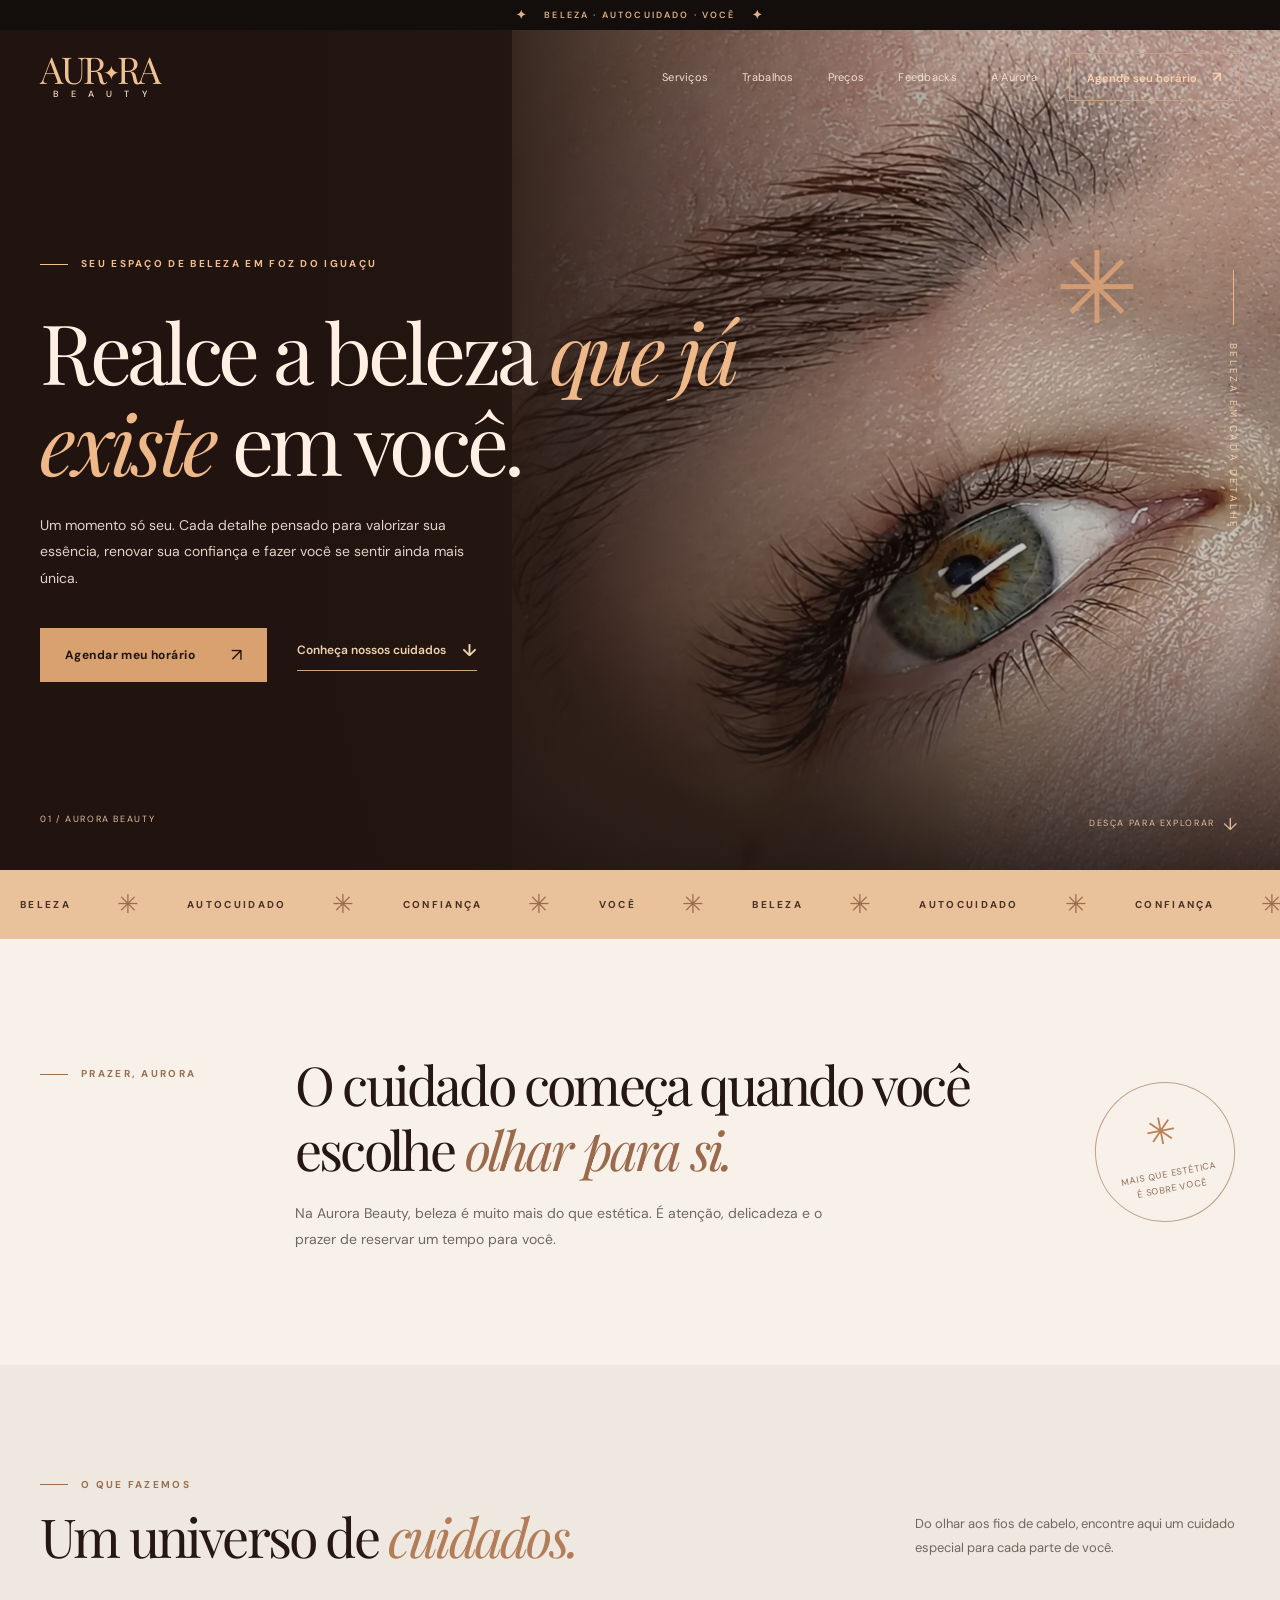
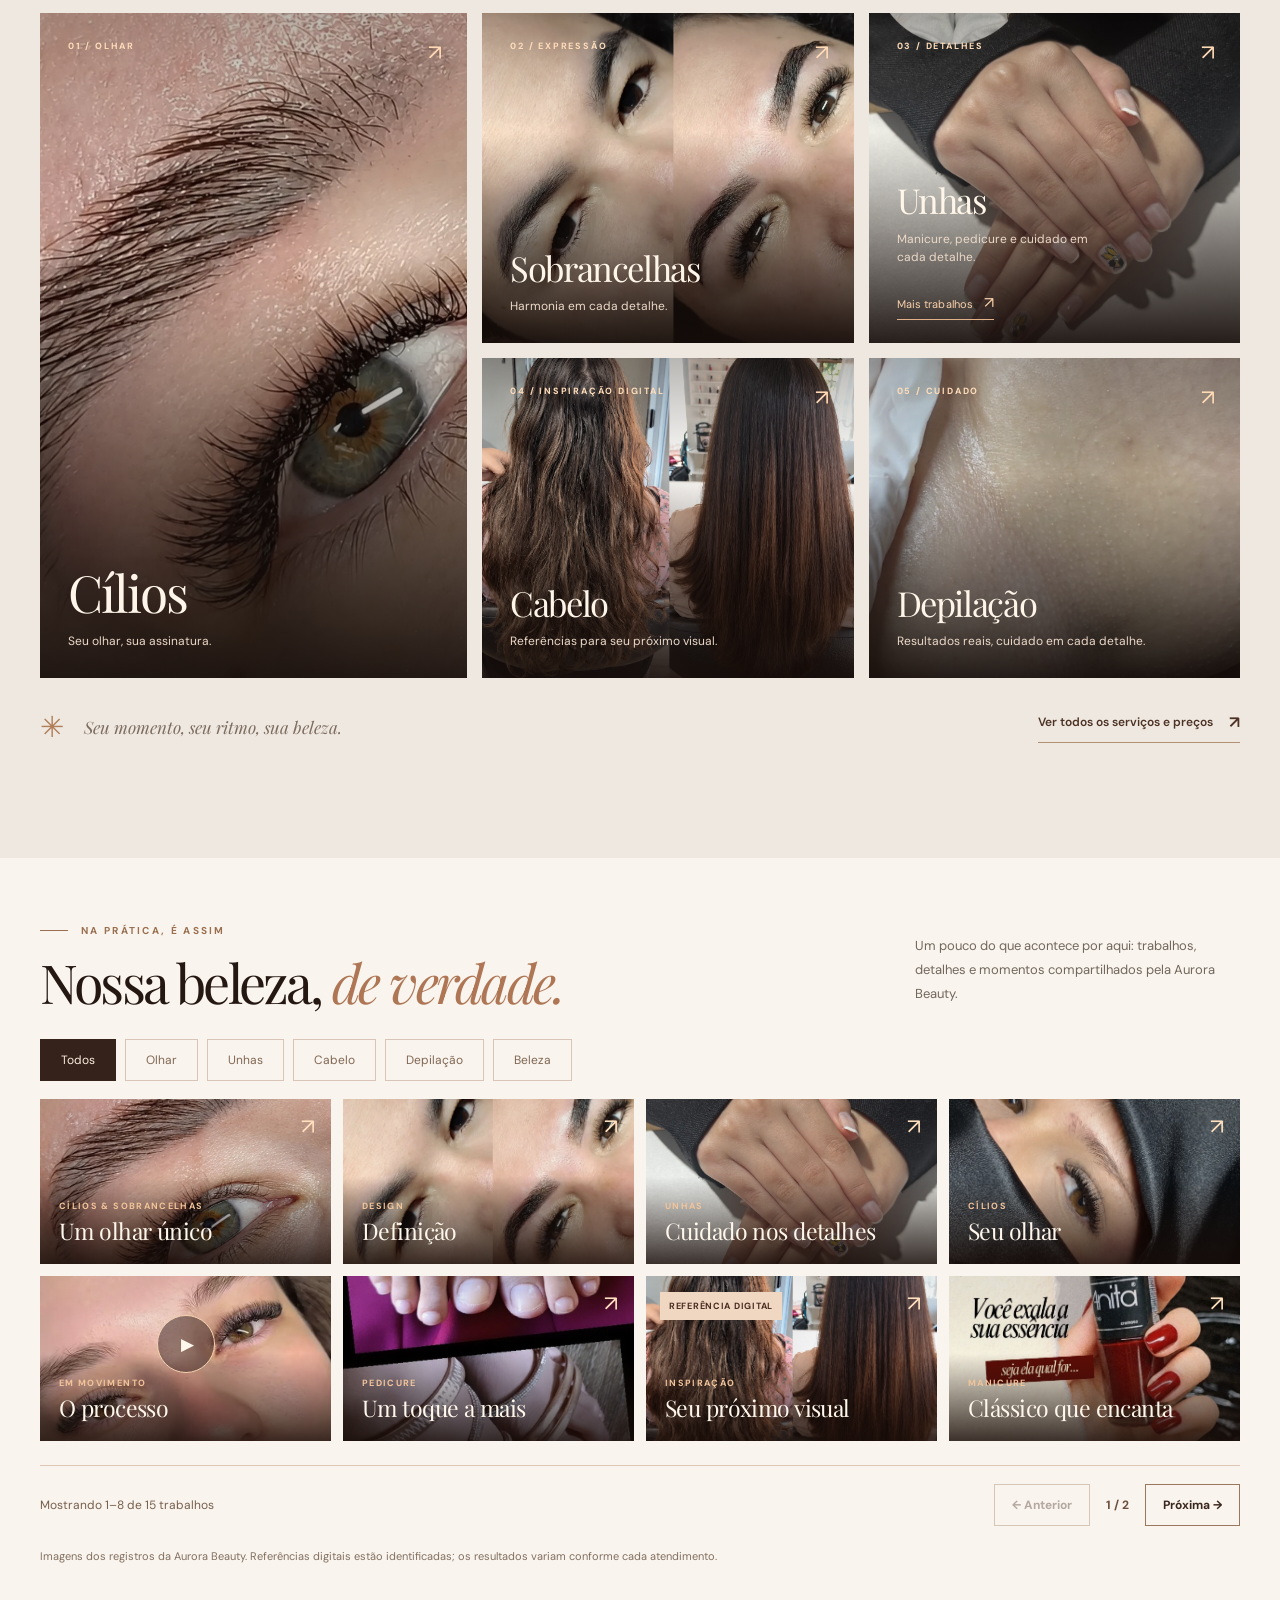
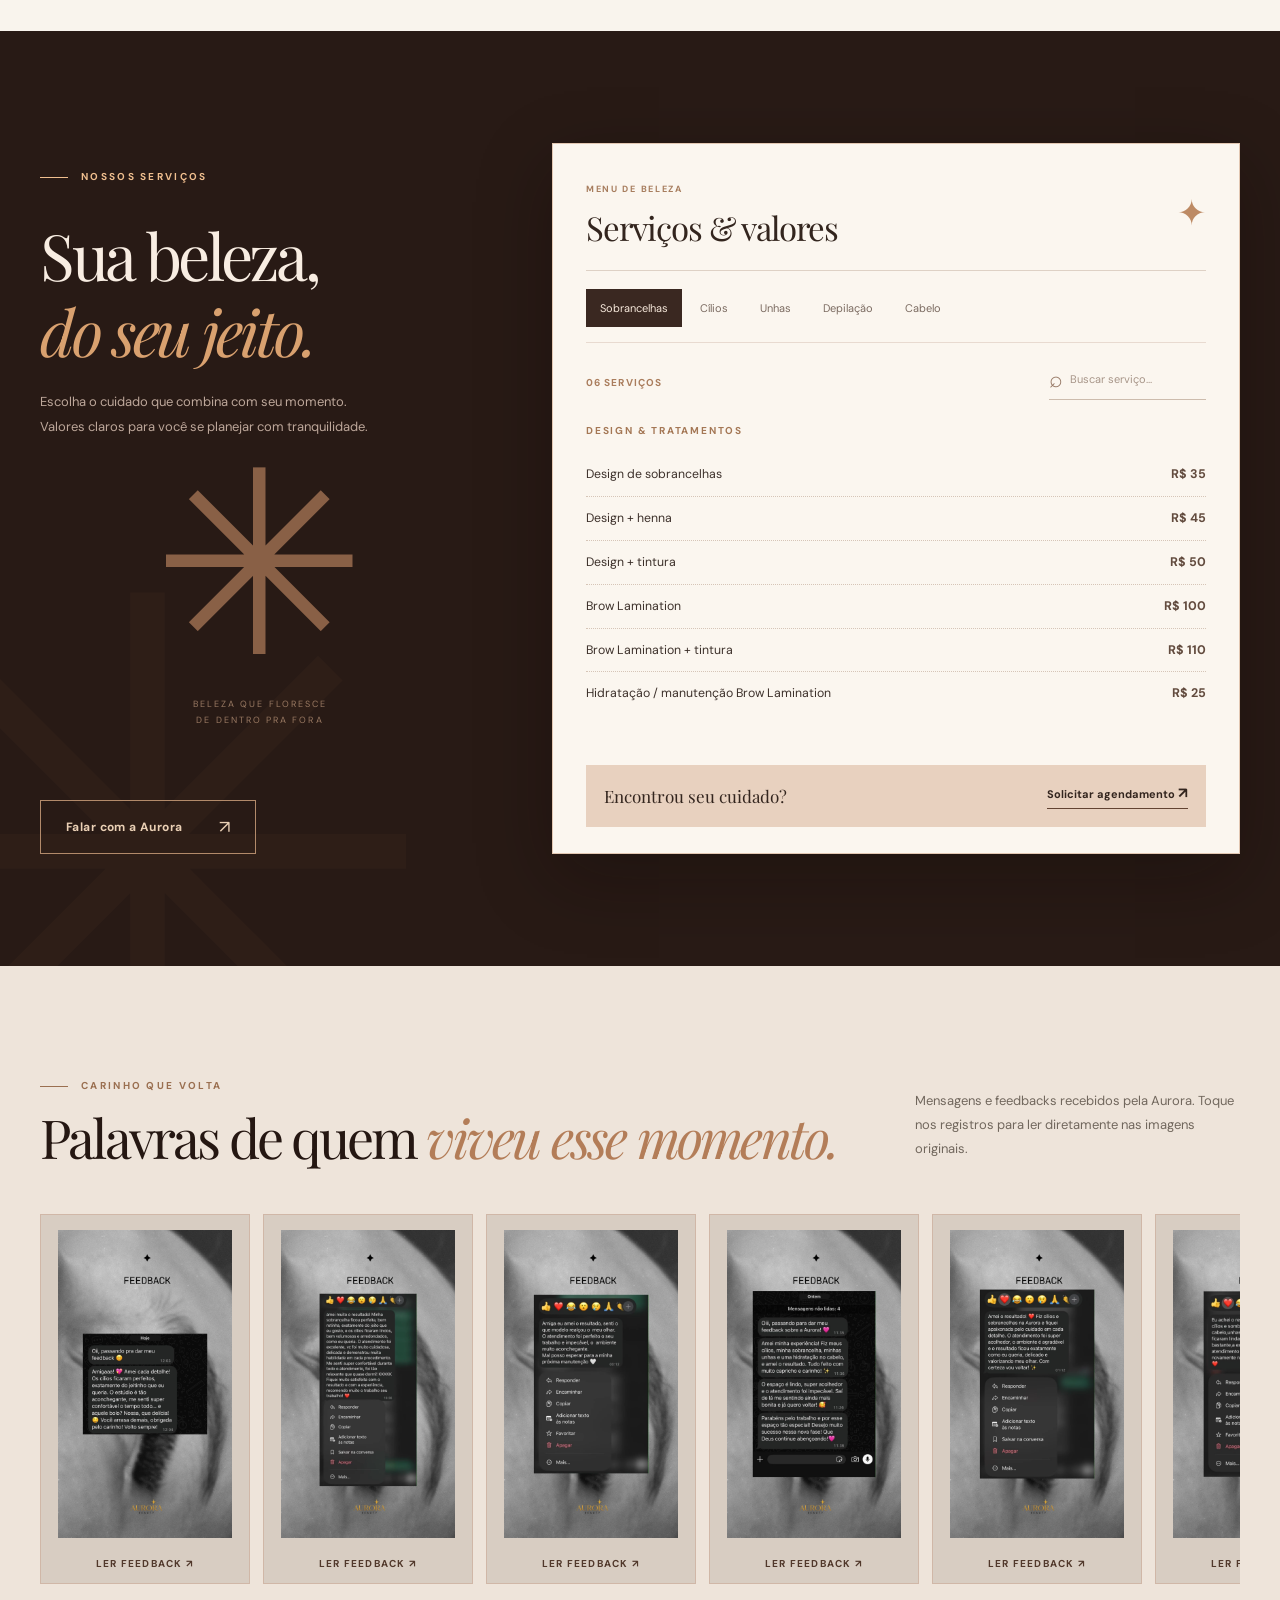
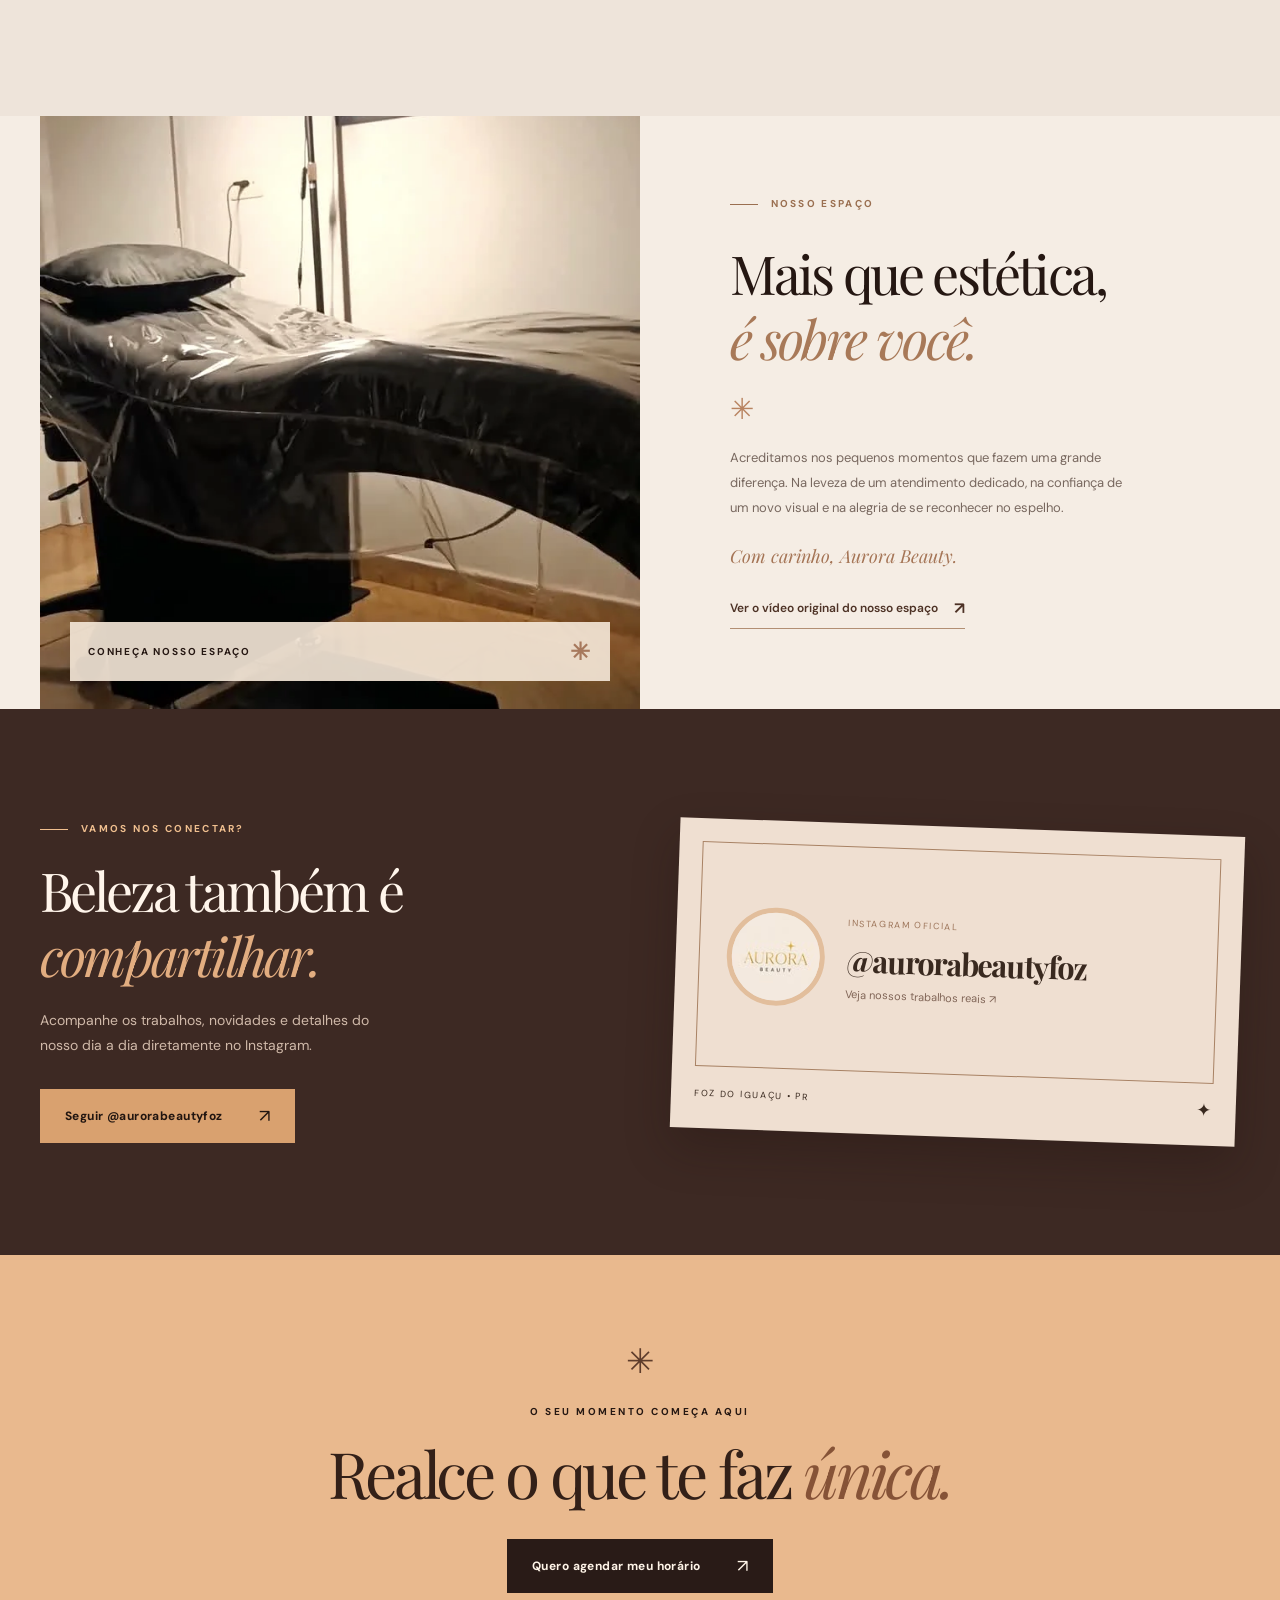
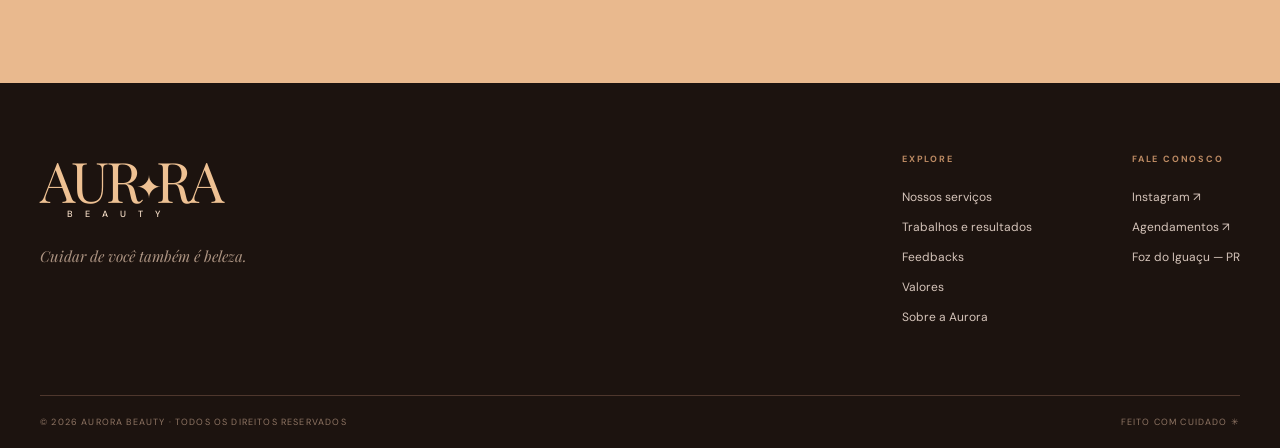
==== commit d6e564b0: "Encurta video do estudio e pagina galeria com cache corrigido" ====
--- a/index.html
+++ b/index.html
@@ -14,9 +14,16 @@
   <link rel="preconnect" href="https://fonts.googleapis.com">
   <link rel="preconnect" href="https://fonts.gstatic.com" crossorigin>
   <link href="https://fonts.googleapis.com/css2?family=DM+Sans:wght@400;500;600;700&family=Manrope:wght@400;500;600;700&family=Playfair+Display:ital,wght@0,400;0,500;0,600;0,700;1,400;1,500;1,600&display=swap" rel="stylesheet">
-  <link rel="stylesheet" href="styles.css">
+  <link rel="stylesheet" href="styles.css?v=20261016-gallery2">
+  <style id="portfolio-fallback">
+    .portfolio-grid{display:grid;grid-template-columns:repeat(4,minmax(0,1fr));gap:12px}
+    .portfolio-grid>.work-card{grid-column:auto;grid-row:auto;display:block;min-width:0;height:165px;overflow:hidden}
+    .portfolio-grid>.work-card>img{display:block;width:100%;height:100%;object-fit:cover}
+    .portfolio-grid>.work-card[hidden]{display:none!important}
+    @media(max-width:800px){.portfolio-grid{grid-template-columns:repeat(2,minmax(0,1fr))}.portfolio-grid>.work-card{height:145px}}
+  </style>
   <script type="application/ld+json">{"@context":"https://schema.org","@type":"BeautySalon","name":"Aurora Beauty","description":"Serviços de beleza, sobrancelhas, cílios, manicure, pedicure, depilação e cabelo.","address":{"@type":"PostalAddress","addressLocality":"Foz do Iguaçu","addressRegion":"PR","addressCountry":"BR"},"sameAs":["https://www.instagram.com/aurorabeautyfoz/"],"priceRange":"R$ 15 – R$ 310"}</script>
-  <script defer src="main.js"></script>
+  <script defer src="main.js?v=20261016-gallery2"></script>
 </head>
 <body>
   <a class="skip-link" href="#conteudo">Pular para o conteúdo</a>
@@ -104,6 +111,14 @@
           <button class="work-card" type="button" data-work-category="olhar" data-media-src="assets/cilios-trabalho-3.webp" data-media-caption="Cílios • Aurora Beauty"><img src="assets/cilios-trabalho-3.webp" alt="Close do acabamento de cílios da Aurora Beauty" loading="lazy"><span class="work-card-info"><span>OLHAR</span><strong>Acabamento delicado</strong></span><span class="work-open" aria-hidden="true">↗</span></button>
           <button class="work-card work-video-card" type="button" data-work-category="beleza" data-media-src="assets/labios-movimento.mp4" data-media-caption="Beleza em movimento • Aurora Beauty" data-poster="assets/labios-movimento-poster.webp"><img src="assets/labios-movimento-poster.webp" alt="Vídeo de detalhes de beleza" loading="lazy"><span class="work-play" aria-hidden="true">▶</span><span class="work-card-info"><span>EM MOVIMENTO</span><strong>Um detalhe especial</strong></span></button>
         </div>
+        <div class="portfolio-pagination" aria-label="Navegação da galeria">
+          <span id="gallery-status" aria-live="polite">Mostrando os trabalhos</span>
+          <div class="portfolio-page-actions">
+            <button type="button" id="gallery-prev" aria-label="Página anterior da galeria" disabled>← Anterior</button>
+            <span id="gallery-page">1 / 1</span>
+            <button type="button" id="gallery-next" aria-label="Próxima página da galeria">Próxima →</button>
+          </div>
+        </div>
         <p class="portfolio-note">Imagens dos registros da Aurora Beauty. Referências digitais estão identificadas; os resultados variam conforme cada atendimento.</p>
       </div>
     </section>
@@ -145,7 +160,7 @@
       </div>
     </section>
 
-    <section class="quote-section" id="sobre" aria-labelledby="quote-title"><div class="container quote-grid"><div class="quote-visual"><img src="assets/aurora-maca.webp" loading="lazy" alt="Sala de atendimento real da Aurora Beauty"><video class="studio-video" autoplay muted loop playsinline preload="metadata" poster="assets/aurora-maca.webp" aria-label="Passeio em vídeo pelo espaço real da Aurora Beauty"><source src="assets/aurora-ambiente.mp4" type="video/mp4"></video><div class="quote-visual-tag">CONHEÇA NOSSO ESPAÇO <span>✳</span></div></div><div class="quote-content"><p class="eyebrow dark"><span class="eyebrow-line"></span> NOSSO ESPAÇO</p><h2 id="quote-title">Mais que estética,<br><em>é sobre você.</em></h2><div class="quote-divider">✳</div><p>Acreditamos nos pequenos momentos que fazem uma grande diferença. Na leveza de um atendimento dedicado, na confiança de um novo visual e na alegria de se reconhecer no espelho.</p><p class="signature">Com carinho, Aurora Beauty.</p><a class="under-link dark-link" href="https://www.instagram.com/p/Dc1DvOgRedu/" target="_blank" rel="noopener noreferrer">Ver o vídeo original do nosso espaço <span aria-hidden="true">↗</span></a></div></div></section>
+    <section class="quote-section" id="sobre" aria-labelledby="quote-title"><div class="container quote-grid"><div class="quote-visual"><img src="assets/aurora-maca.webp" loading="lazy" alt="Sala de atendimento real da Aurora Beauty"><video class="studio-video" autoplay muted loop playsinline preload="metadata" poster="assets/aurora-maca.webp" aria-label="Passeio em vídeo pelo espaço real da Aurora Beauty"><source src="assets/aurora-estudio.mp4" type="video/mp4"></video><div class="quote-visual-tag">CONHEÇA NOSSO ESPAÇO <span>✳</span></div></div><div class="quote-content"><p class="eyebrow dark"><span class="eyebrow-line"></span> NOSSO ESPAÇO</p><h2 id="quote-title">Mais que estética,<br><em>é sobre você.</em></h2><div class="quote-divider">✳</div><p>Acreditamos nos pequenos momentos que fazem uma grande diferença. Na leveza de um atendimento dedicado, na confiança de um novo visual e na alegria de se reconhecer no espelho.</p><p class="signature">Com carinho, Aurora Beauty.</p><a class="under-link dark-link" href="https://www.instagram.com/p/Dc1DvOgRedu/" target="_blank" rel="noopener noreferrer">Ver o vídeo original do nosso espaço <span aria-hidden="true">↗</span></a></div></div></section>
 
     <section class="instagram-section section-pad" id="instagram" aria-labelledby="insta-title"><div class="container instagram-layout"><div class="instagram-copy"><p class="eyebrow light"><span class="eyebrow-line"></span> VAMOS NOS CONECTAR?</p><h2 id="insta-title">Beleza também é <em>compartilhar.</em></h2><p>Acompanhe os trabalhos, novidades e detalhes do nosso dia a dia diretamente no Instagram.</p><a href="https://www.instagram.com/aurorabeautyfoz/" target="_blank" rel="noopener noreferrer" class="btn btn-gold">Seguir @aurorabeautyfoz <span aria-hidden="true">↗</span></a></div><a class="instagram-profile" href="https://www.instagram.com/aurorabeautyfoz/" target="_blank" rel="noopener noreferrer" aria-label="Abrir Instagram da Aurora Beauty"><div class="ig-frame"><img src="assets/instagram-profile.jpg" alt="Foto do perfil oficial Aurora Beauty no Instagram"><div><small>INSTAGRAM OFICIAL</small><strong>@aurorabeautyfoz</strong><span>Veja nossos trabalhos reais <span aria-hidden="true">↗</span></span></div></div><span class="profile-bottom">FOZ DO IGUAÇU • PR <span aria-hidden="true">✦</span></span></a></div></section>
 
--- a/styles.css
+++ b/styles.css
@@ -104,3 +104,41 @@
 @media(max-width:800px){.hero-image{inset:0 0 0 18%}.portfolio-grid{grid-template-columns:repeat(2,minmax(0,1fr));grid-auto-rows:235px;gap:10px}.work-feature{grid-column:span 2;grid-row:span 1}.work-feature .work-card-info strong{font-size:34px}.work-card-info strong{font-size:20px}.feedback-gallery{grid-auto-columns:215px}.feedback-item{height:350px}}
 @media(max-width:530px){.hero-image{inset:0}.portfolio-filters{flex-wrap:nowrap;overflow-x:auto;scrollbar-width:none;margin-right:-18px;padding-right:18px}.portfolio-filters::-webkit-scrollbar{display:none}.gallery-filter{padding:10px 14px;white-space:nowrap;font-size:11px}.portfolio-grid{grid-auto-rows:216px;gap:9px}.work-feature{grid-row:span 1}.work-feature .work-card-info{left:15px;bottom:18px}.work-feature .work-card-info strong{font-size:28px}.work-card-info{bottom:13px;left:12px;right:9px}.work-card-info strong{font-size:17px}.work-card-info>span{font-size:8px}.work-open{top:7px;right:9px;font-size:17px}.work-reference{font-size:8px;padding:6px;left:7px;top:8px}.feedback-gallery{grid-auto-columns:190px}.feedback-item{height:320px}.work-lightbox{padding:5px;width:96vw;max-height:92vh}.work-lightbox-inner{padding:9px}.lightbox-stage img,.lightbox-stage video{max-height:calc(92vh - 100px)}.lightbox-footer{flex-direction:column;gap:4px;padding-top:10px}.lightbox-close{right:10px;top:-5px;transform:translateY(-35%)}}
 @media(prefers-reduced-motion:reduce){.studio-video{display:none!important}.work-card>img{transition:none}}
+/* Compact, paginated portfolio: no large vertically scrolling photo wall. */
+.portfolio-grid{grid-template-columns:repeat(4,minmax(0,1fr));grid-auto-rows:185px;align-items:stretch;gap:12px}
+.portfolio-grid>.work-card{grid-column:auto;grid-row:auto;height:185px;max-height:185px}
+.portfolio-grid>.work-feature{grid-column:auto;grid-row:auto}
+.portfolio-grid>.work-feature .work-card-info{left:19px;bottom:20px}
+.portfolio-grid>.work-feature .work-card-info strong{font-size:23px}
+.portfolio-grid>.work-feature>img{object-position:center}
+.portfolio-pagination{display:flex;justify-content:space-between;align-items:center;gap:16px;margin-top:24px;padding-top:18px;border-top:1px solid #ddc7b4}
+.portfolio-pagination>span{font-size:12px;color:#775f4d}
+.portfolio-page-actions{display:flex;align-items:center;gap:16px}
+.portfolio-page-actions button{min-height:42px;border:1px solid #9b785d;background:transparent;color:#39261e;padding:10px 17px;font-size:12px;font-weight:700;transition:background .2s}
+.portfolio-page-actions button:hover:not(:disabled){background:#35251d;color:#fff0df}
+.portfolio-page-actions button:disabled{opacity:.36;cursor:default}
+.portfolio-page-actions>span{white-space:nowrap;font-size:12px;font-weight:700;color:#6b4f3f;font-variant-numeric:tabular-nums}
+@media(max-width:800px){
+  .portfolio-grid{grid-template-columns:repeat(2,minmax(0,1fr));grid-auto-rows:158px;gap:10px}
+  .portfolio-grid>.work-card{height:158px;max-height:158px}
+  .portfolio-grid>.work-feature .work-card-info strong{font-size:19px}
+  .portfolio-pagination{align-items:flex-start;flex-direction:column;margin-top:15px;gap:13px}
+}
+@media(max-width:530px){
+  .portfolio-grid{grid-auto-rows:158px;gap:9px}
+  .portfolio-grid>.work-card{height:158px;max-height:158px}
+  .portfolio-grid>.work-feature .work-card-info{left:12px;bottom:13px}
+  .portfolio-grid>.work-feature .work-card-info strong{font-size:17px}
+  .portfolio-page-actions{gap:12px;width:100%;justify-content:space-between}
+  .portfolio-page-actions button{padding:9px 12px;min-height:40px}
+}
+.portfolio.section-pad{padding:65px 0}
+.portfolio .section-heading{margin-bottom:25px}
+.portfolio-filters{margin-bottom:18px}
+.portfolio-grid{grid-auto-rows:165px}
+.portfolio-grid>.work-card{height:165px;max-height:165px}
+@media(max-width:800px){
+  .portfolio.section-pad{padding:58px 0}
+  .portfolio-grid{grid-auto-rows:145px}
+  .portfolio-grid>.work-card{height:145px;max-height:145px}
+}
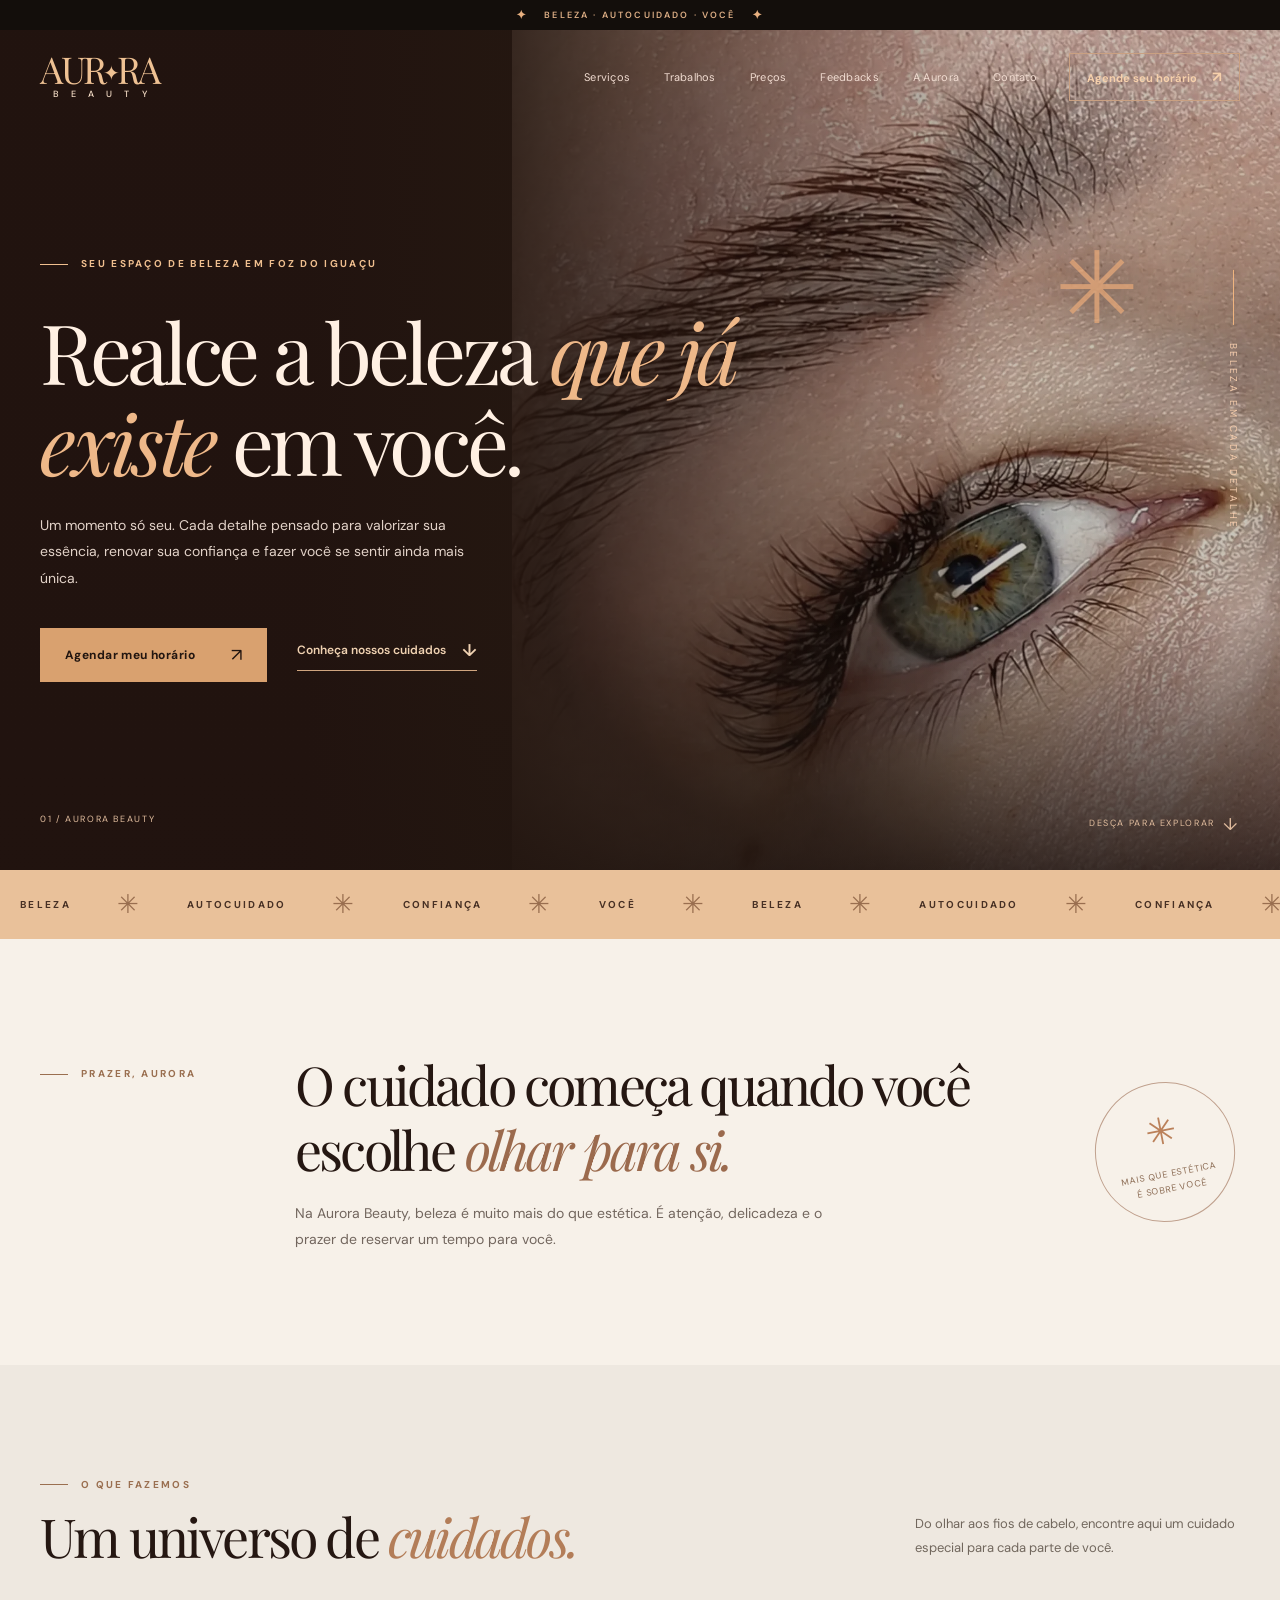
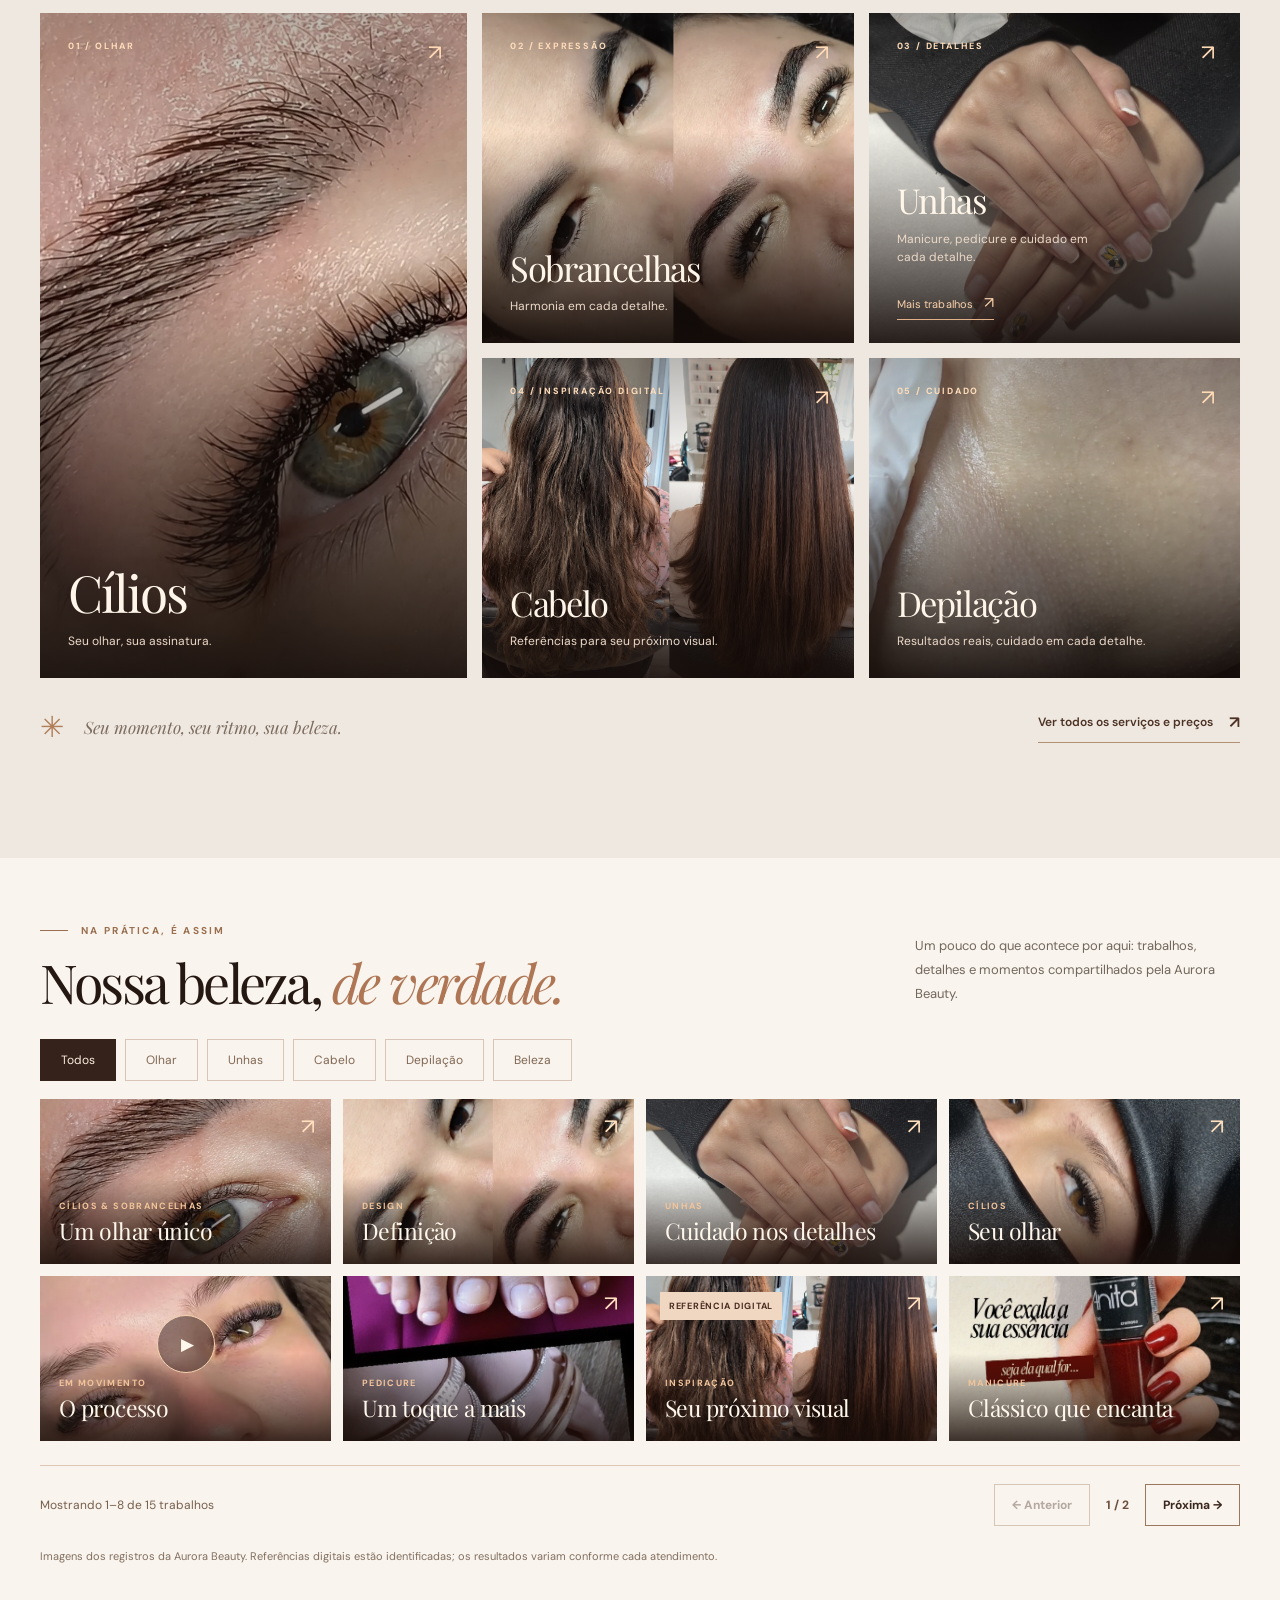
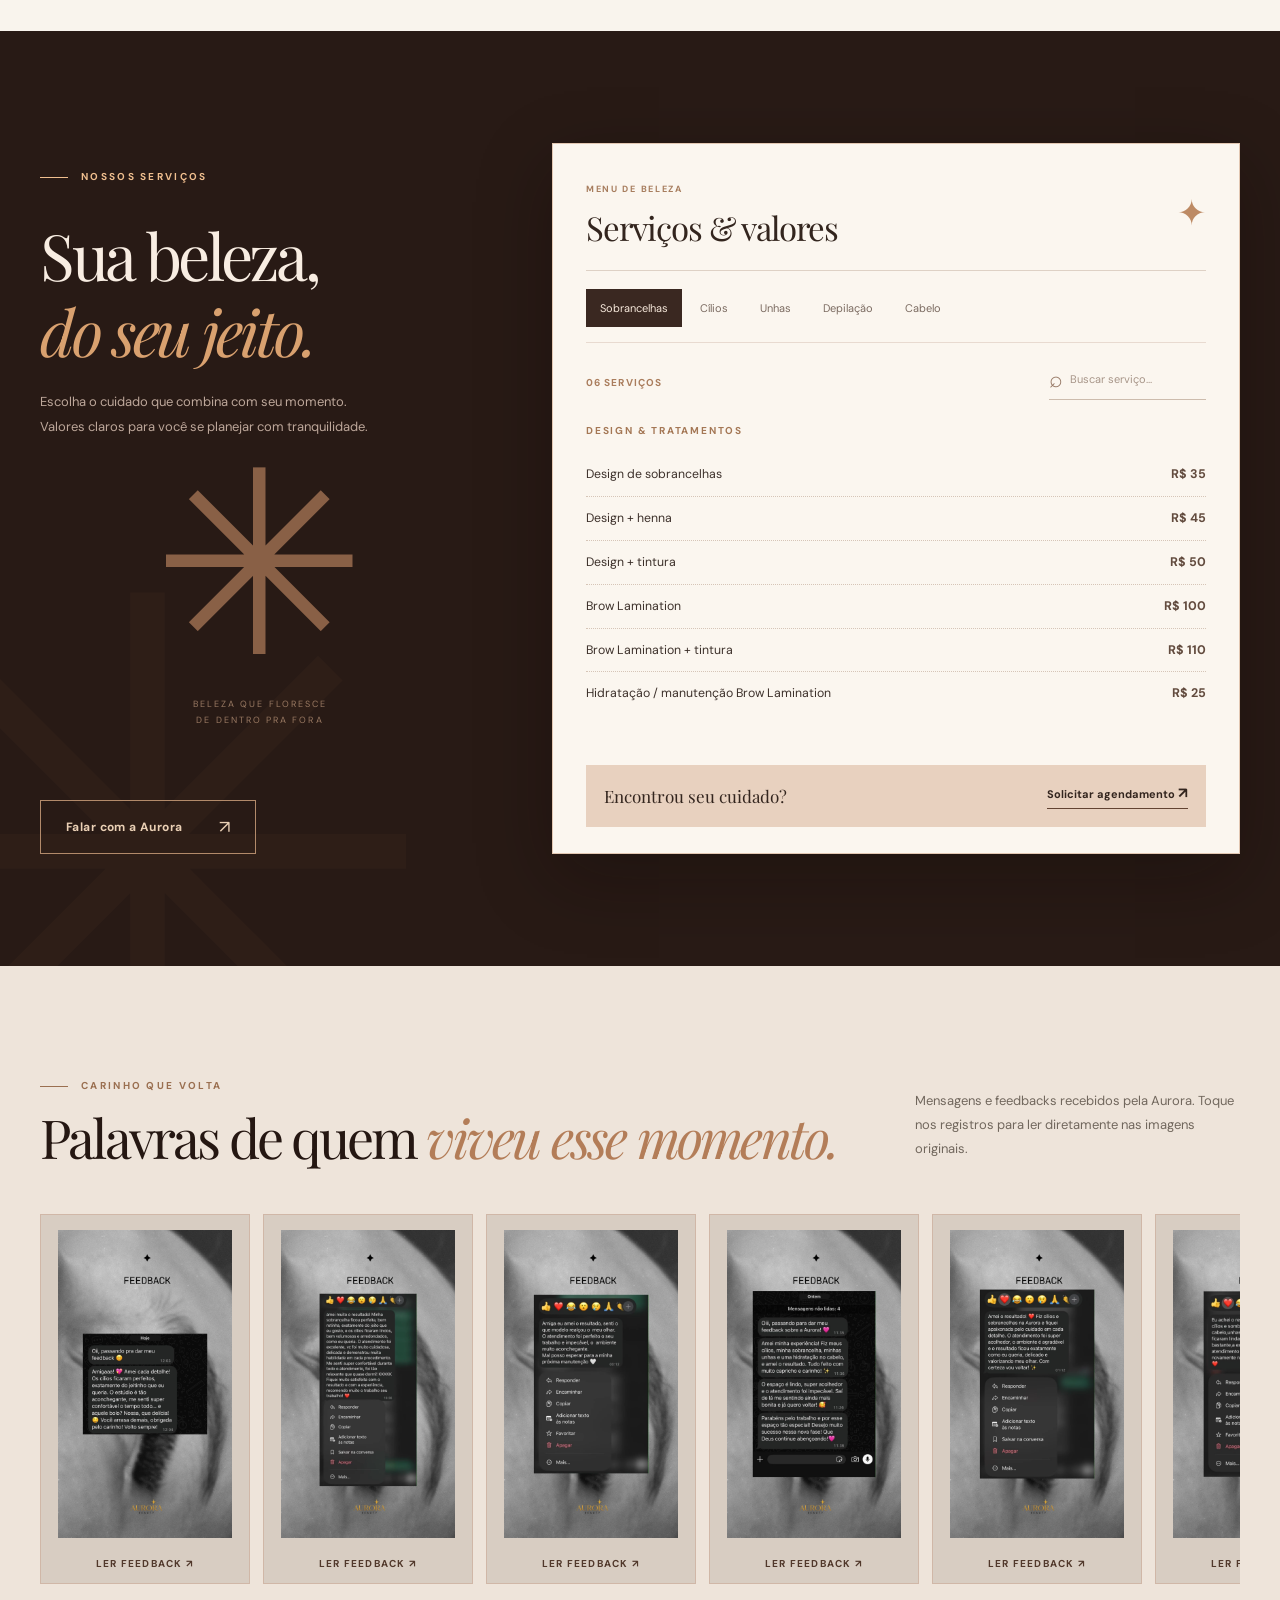
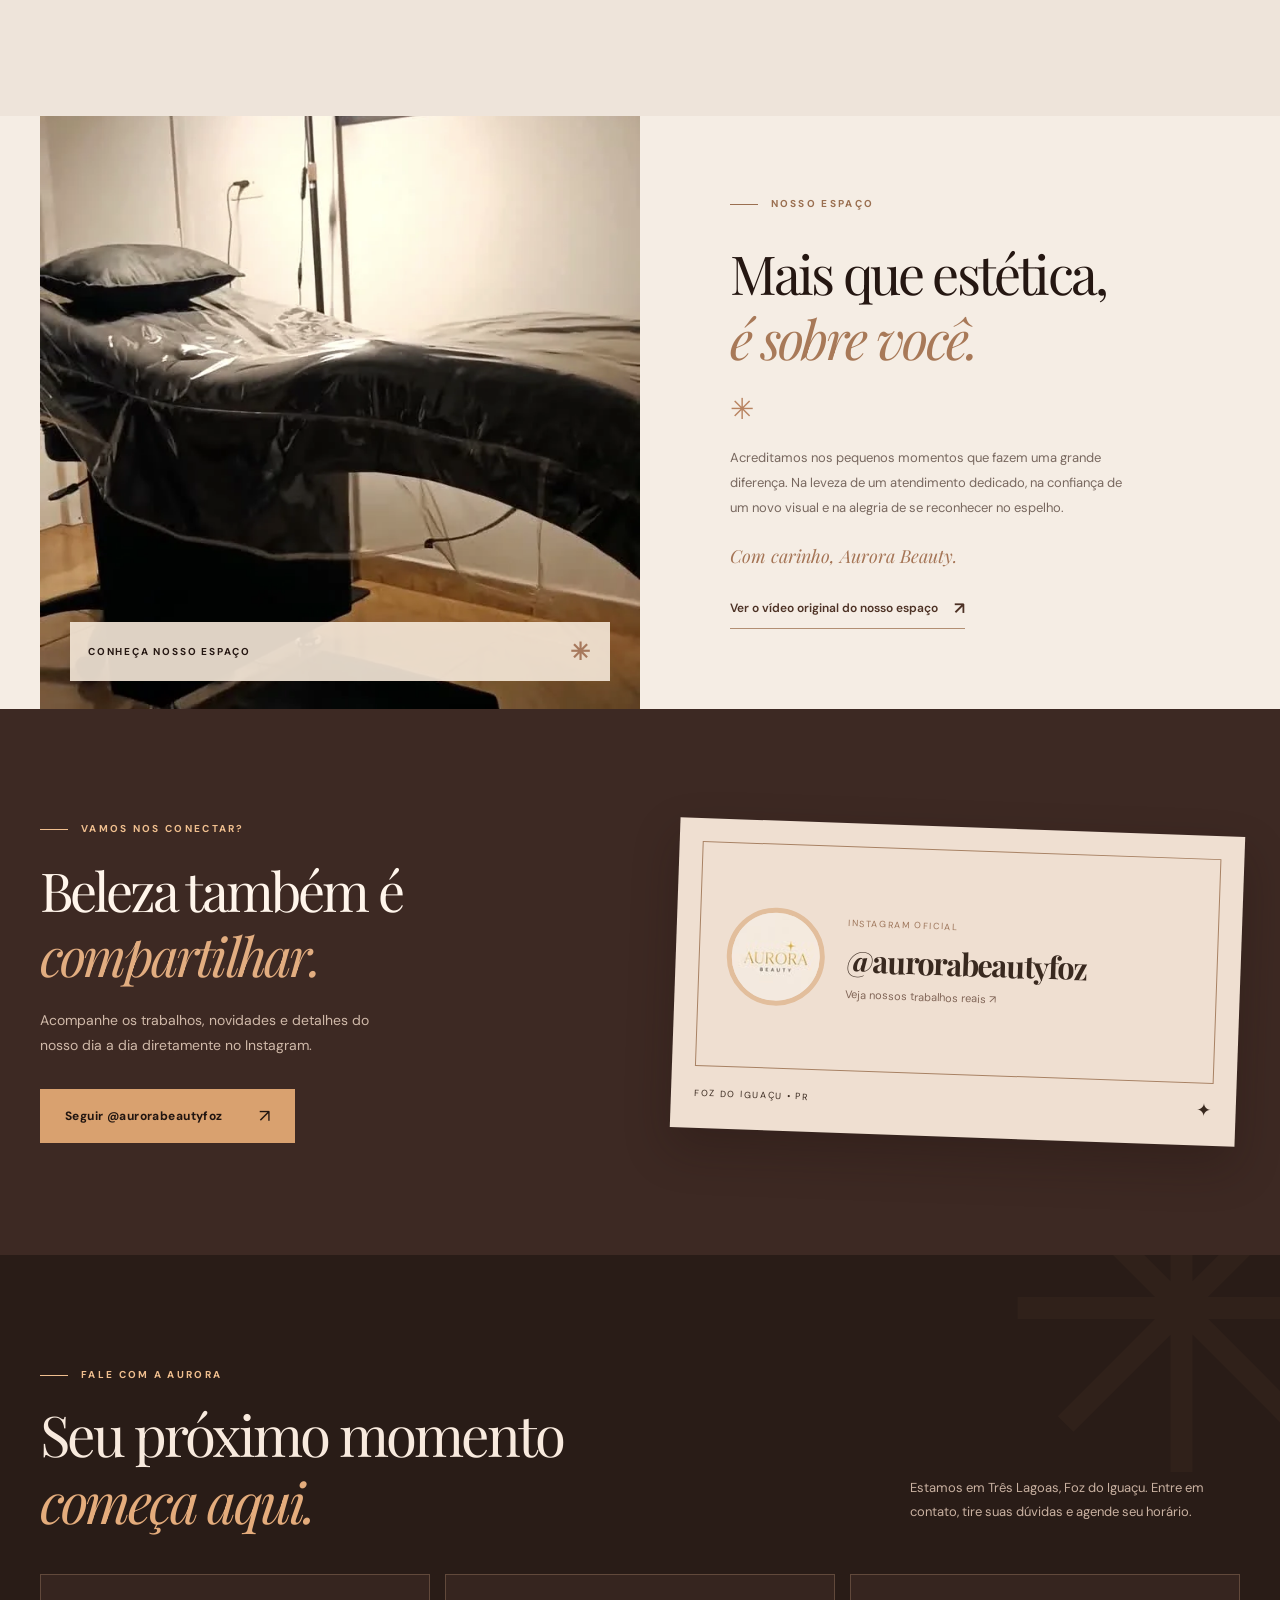
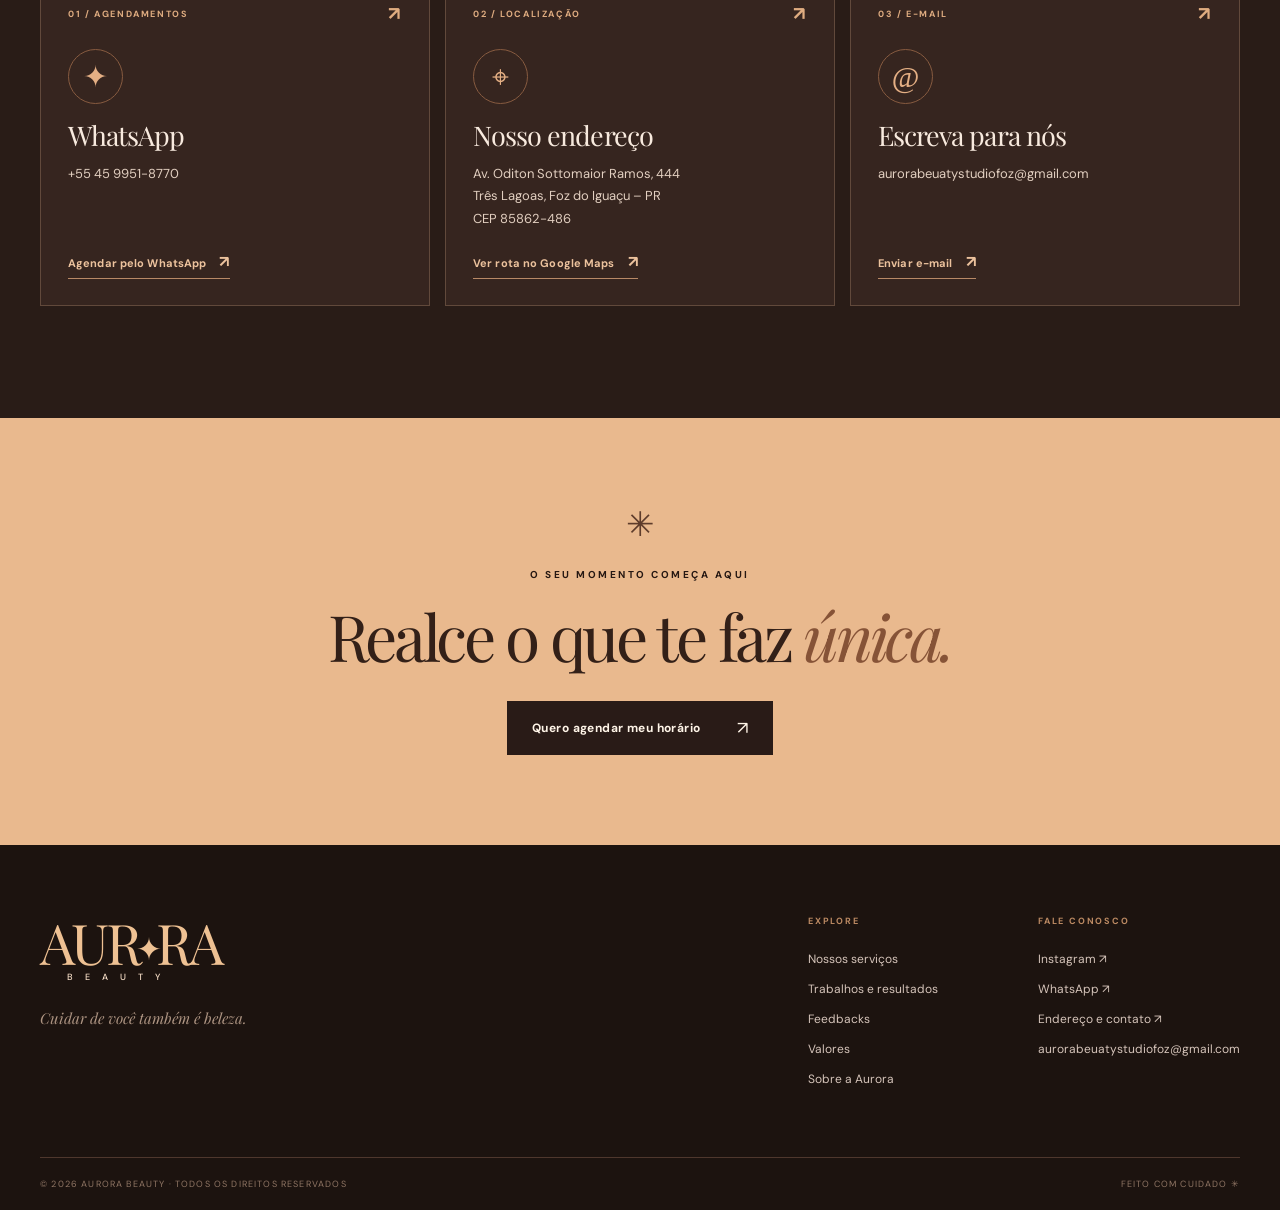
==== commit ff9be629: "Atualiza contatos, WhatsApp e endereco da Aurora Beauty" ====
--- a/index.html
+++ b/index.html
@@ -14,7 +14,7 @@
   <link rel="preconnect" href="https://fonts.googleapis.com">
   <link rel="preconnect" href="https://fonts.gstatic.com" crossorigin>
   <link href="https://fonts.googleapis.com/css2?family=DM+Sans:wght@400;500;600;700&family=Manrope:wght@400;500;600;700&family=Playfair+Display:ital,wght@0,400;0,500;0,600;0,700;1,400;1,500;1,600&display=swap" rel="stylesheet">
-  <link rel="stylesheet" href="styles.css?v=20261016-gallery2">
+  <link rel="stylesheet" href="styles.css?v=20261016-contato1">
   <style id="portfolio-fallback">
     .portfolio-grid{display:grid;grid-template-columns:repeat(4,minmax(0,1fr));gap:12px}
     .portfolio-grid>.work-card{grid-column:auto;grid-row:auto;display:block;min-width:0;height:165px;overflow:hidden}
@@ -22,8 +22,8 @@
     .portfolio-grid>.work-card[hidden]{display:none!important}
     @media(max-width:800px){.portfolio-grid{grid-template-columns:repeat(2,minmax(0,1fr))}.portfolio-grid>.work-card{height:145px}}
   </style>
-  <script type="application/ld+json">{"@context":"https://schema.org","@type":"BeautySalon","name":"Aurora Beauty","description":"Serviços de beleza, sobrancelhas, cílios, manicure, pedicure, depilação e cabelo.","address":{"@type":"PostalAddress","addressLocality":"Foz do Iguaçu","addressRegion":"PR","addressCountry":"BR"},"sameAs":["https://www.instagram.com/aurorabeautyfoz/"],"priceRange":"R$ 15 – R$ 310"}</script>
-  <script defer src="main.js?v=20261016-gallery2"></script>
+  <script type="application/ld+json">{"@context":"https://schema.org","@type":"BeautySalon","name":"Aurora Beauty","description":"Serviços de beleza, sobrancelhas, cílios, manicure, pedicure, depilação e cabelo.","address":{"@type":"PostalAddress","streetAddress":"Av. Oditon Sottomaior Ramos, 444","addressLocality":"Foz do Iguaçu","addressRegion":"PR","postalCode":"85862-486","addressCountry":"BR","addressNeighborhood":"Três Lagoas"},"sameAs":["https://www.instagram.com/aurorabeautyfoz/"],"priceRange":"R$ 15 – R$ 310","telephone":"+55 45 9951-8770","email":"aurorabeuatystudiofoz@gmail.com","hasMap":"https://www.google.com/maps/search/?api=1&query=Av.%20Oditon%20Sottomaior%20Ramos%2C%20444%20-%20Tr%C3%AAs%20Lagoas%2C%20Foz%20do%20Igua%C3%A7u%20-%20PR%2C%2085862-486%2C%20Brasil"}</script>
+  <script defer src="main.js?v=20261016-contato1"></script>
 </head>
 <body>
   <a class="skip-link" href="#conteudo">Pular para o conteúdo</a>
@@ -33,13 +33,13 @@
     <div class="container header-inner">
       <a href="#inicio" class="brand" aria-label="Aurora Beauty — início"><span class="brand-main">AUR<span class="brand-star">✦</span>RA</span><span class="brand-sub">B E A U T Y</span></a>
       <nav class="desktop-nav" aria-label="Navegação principal">
-        <a href="#servicos">Serviços</a><a href="#trabalhos">Trabalhos</a><a href="#valores">Preços</a><a href="#feedbacks">Feedbacks</a><a href="#sobre">A Aurora</a>
+        <a href="#servicos">Serviços</a><a href="#trabalhos">Trabalhos</a><a href="#valores">Preços</a><a href="#feedbacks">Feedbacks</a><a href="#sobre">A Aurora</a><a href="#contato">Contato</a>
       </nav>
-      <a class="nav-book" href="https://ig.me/m/aurorabeautyfoz" target="_blank" rel="noopener noreferrer">Agende seu horário <span aria-hidden="true">↗</span></a>
+      <a class="nav-book" href="https://wa.me/554599518770?text=Ol%C3%A1%21%20Gostaria%20de%20agendar%20um%20hor%C3%A1rio%20na%20Aurora%20Beauty." target="_blank" rel="noopener noreferrer">Agende seu horário <span aria-hidden="true">↗</span></a>
       <button id="menu-toggle" class="menu-toggle" type="button" aria-label="Abrir menu" aria-controls="mobile-nav" aria-expanded="false"><span></span><span></span></button>
     </div>
     <nav id="mobile-nav" class="mobile-nav" aria-label="Navegação para celular" hidden>
-      <a href="#inicio">Início</a><a href="#servicos">Serviços</a><a href="#trabalhos">Trabalhos reais</a><a href="#valores">Tabela de preços</a><a href="#feedbacks">Feedbacks</a><a href="#sobre">A Aurora</a><a href="https://ig.me/m/aurorabeautyfoz" target="_blank" rel="noopener noreferrer">Agendar ↗</a>
+      <a href="#inicio">Início</a><a href="#servicos">Serviços</a><a href="#trabalhos">Trabalhos reais</a><a href="#valores">Tabela de preços</a><a href="#feedbacks">Feedbacks</a><a href="#sobre">A Aurora</a><a href="#contato">Contato</a><a href="https://wa.me/554599518770?text=Ol%C3%A1%21%20Gostaria%20de%20agendar%20um%20hor%C3%A1rio%20na%20Aurora%20Beauty." target="_blank" rel="noopener noreferrer">Agendar ↗</a>
     </nav>
   </header>
 
@@ -53,7 +53,7 @@
           <p class="eyebrow light"><span class="eyebrow-line"></span> SEU ESPAÇO DE BELEZA EM FOZ DO IGUAÇU</p>
           <h1 id="hero-title">Realce a beleza <em>que já existe</em> em você.</h1>
           <p class="hero-description">Um momento só seu. Cada detalhe pensado para valorizar sua essência, renovar sua confiança e fazer você se sentir ainda mais única.</p>
-          <div class="hero-actions"><a class="btn btn-gold" href="https://ig.me/m/aurorabeautyfoz" target="_blank" rel="noopener noreferrer">Agendar meu horário <span aria-hidden="true">↗</span></a><a class="under-link" href="#servicos">Conheça nossos cuidados <span aria-hidden="true">↓</span></a></div>
+          <div class="hero-actions"><a class="btn btn-gold" href="https://wa.me/554599518770?text=Ol%C3%A1%21%20Gostaria%20de%20agendar%20um%20hor%C3%A1rio%20na%20Aurora%20Beauty." target="_blank" rel="noopener noreferrer">Agendar meu horário <span aria-hidden="true">↗</span></a><a class="under-link" href="#servicos">Conheça nossos cuidados <span aria-hidden="true">↓</span></a></div>
         </div>
         <div class="hero-side-note"><span class="side-line"></span><span>BELEZA EM CADA DETALHE</span></div>
         <div class="hero-bottom"><span>01 / AURORA BEAUTY</span><span>DESÇA PARA EXPLORAR <span aria-hidden="true">↓</span></span></div>
@@ -125,7 +125,7 @@
 
     <section class="price-section section-pad" id="valores" aria-labelledby="price-title">
       <div class="container price-layout">
-        <div class="price-intro"><p class="eyebrow light"><span class="eyebrow-line"></span> NOSSOS SERVIÇOS</p><h2 id="price-title">Sua beleza,<br><em>do seu jeito.</em></h2><p>Escolha o cuidado que combina com seu momento. Valores claros para você se planejar com tranquilidade.</p><div class="price-art" aria-hidden="true"><span>✳</span><span class="price-art-caption">BELEZA QUE FLORESCE<br>DE DENTRO PRA FORA</span></div><a class="price-book btn btn-outline" href="https://ig.me/m/aurorabeautyfoz" target="_blank" rel="noopener noreferrer">Falar com a Aurora <span aria-hidden="true">↗</span></a></div>
+        <div class="price-intro"><p class="eyebrow light"><span class="eyebrow-line"></span> NOSSOS SERVIÇOS</p><h2 id="price-title">Sua beleza,<br><em>do seu jeito.</em></h2><p>Escolha o cuidado que combina com seu momento. Valores claros para você se planejar com tranquilidade.</p><div class="price-art" aria-hidden="true"><span>✳</span><span class="price-art-caption">BELEZA QUE FLORESCE<br>DE DENTRO PRA FORA</span></div><a class="price-book btn btn-outline" href="https://wa.me/554599518770?text=Ol%C3%A1%21%20Gostaria%20de%20agendar%20um%20hor%C3%A1rio%20na%20Aurora%20Beauty." target="_blank" rel="noopener noreferrer">Falar com a Aurora <span aria-hidden="true">↗</span></a></div>
         <div class="menu-panel">
           <div class="menu-top"><div><small>MENU DE BELEZA</small><h3>Serviços & valores</h3></div><span class="menu-star" aria-hidden="true">✦</span></div>
           <div class="menu-cats" role="tablist" aria-label="Categorias de serviços" id="menu-tabs">
@@ -138,7 +138,7 @@
           <div class="menu-tools"><span class="menu-count" id="menu-count">06 SERVIÇOS</span><label class="menu-search"><span aria-hidden="true">⌕</span><input id="service-search" type="search" placeholder="Buscar serviço..." aria-label="Buscar serviço"></label></div>
           <div id="menu-content" class="menu-content" role="tabpanel" aria-live="polite"></div>
           <div class="menu-footer"><span>✳</span><p>Os valores capilares são referenciais e podem variar conforme comprimento, volume, densidade e condição do cabelo. Consulte para confirmar o valor.</p></div>
-          <div class="menu-cta"><span>Encontrou seu cuidado?</span><a href="https://ig.me/m/aurorabeautyfoz" target="_blank" rel="noopener noreferrer">Solicitar agendamento <span aria-hidden="true">↗</span></a></div>
+          <div class="menu-cta"><span>Encontrou seu cuidado?</span><a href="https://wa.me/554599518770?text=Ol%C3%A1%21%20Gostaria%20de%20agendar%20um%20hor%C3%A1rio%20na%20Aurora%20Beauty." target="_blank" rel="noopener noreferrer">Solicitar agendamento <span aria-hidden="true">↗</span></a></div>
         </div>
       </div>
     </section>
@@ -164,18 +164,74 @@
 
     <section class="instagram-section section-pad" id="instagram" aria-labelledby="insta-title"><div class="container instagram-layout"><div class="instagram-copy"><p class="eyebrow light"><span class="eyebrow-line"></span> VAMOS NOS CONECTAR?</p><h2 id="insta-title">Beleza também é <em>compartilhar.</em></h2><p>Acompanhe os trabalhos, novidades e detalhes do nosso dia a dia diretamente no Instagram.</p><a href="https://www.instagram.com/aurorabeautyfoz/" target="_blank" rel="noopener noreferrer" class="btn btn-gold">Seguir @aurorabeautyfoz <span aria-hidden="true">↗</span></a></div><a class="instagram-profile" href="https://www.instagram.com/aurorabeautyfoz/" target="_blank" rel="noopener noreferrer" aria-label="Abrir Instagram da Aurora Beauty"><div class="ig-frame"><img src="assets/instagram-profile.jpg" alt="Foto do perfil oficial Aurora Beauty no Instagram"><div><small>INSTAGRAM OFICIAL</small><strong>@aurorabeautyfoz</strong><span>Veja nossos trabalhos reais <span aria-hidden="true">↗</span></span></div></div><span class="profile-bottom">FOZ DO IGUAÇU • PR <span aria-hidden="true">✦</span></span></a></div></section>
 
-    <section class="closing-section"><div class="container"><span class="closing-star" aria-hidden="true">✳</span><p>O SEU MOMENTO COMEÇA AQUI</p><h2>Realce o que te faz <em>única.</em></h2><a class="btn btn-dark" href="https://ig.me/m/aurorabeautyfoz" target="_blank" rel="noopener noreferrer">Quero agendar meu horário <span aria-hidden="true">↗</span></a></div></section>
+    <section class="contact-section section-pad" id="contato" aria-labelledby="contact-title">
+      <div class="container">
+        <div class="contact-heading">
+          <div><p class="eyebrow light"><span class="eyebrow-line"></span> FALE COM A AURORA</p><h2 id="contact-title">Seu próximo momento<br><em>começa aqui.</em></h2></div>
+          <p>Estamos em Três Lagoas, Foz do Iguaçu. Entre em contato, tire suas dúvidas e agende seu horário.</p>
+        </div>
+        <div class="contact-grid">
+          <a class="contact-card" href="https://wa.me/554599518770?text=Ol%C3%A1%21%20Gostaria%20de%20agendar%20um%20hor%C3%A1rio%20na%20Aurora%20Beauty." target="_blank" rel="noopener noreferrer" aria-label="Iniciar conversa com a Aurora Beauty no WhatsApp, número +55 45 9951-8770">
+            <span class="contact-topline">01 / AGENDAMENTOS <span aria-hidden="true">↗</span></span>
+            <span class="contact-symbol" aria-hidden="true">✦</span><h3>WhatsApp</h3><p>+55 45 9951-8770</p>
+            <span class="contact-action">Agendar pelo WhatsApp <span aria-hidden="true">↗</span></span>
+          </a>
+          <a class="contact-card" href="https://www.google.com/maps/search/?api=1&query=Av.%20Oditon%20Sottomaior%20Ramos%2C%20444%20-%20Tr%C3%AAs%20Lagoas%2C%20Foz%20do%20Igua%C3%A7u%20-%20PR%2C%2085862-486%2C%20Brasil" target="_blank" rel="noopener noreferrer" aria-label="Ver endereço da Aurora Beauty no Google Maps">
+            <span class="contact-topline">02 / LOCALIZAÇÃO <span aria-hidden="true">↗</span></span>
+            <span class="contact-symbol" aria-hidden="true">⌖</span><h3>Nosso endereço</h3>
+            <address>Av. Oditon Sottomaior Ramos, 444<br>Três Lagoas, Foz do Iguaçu – PR<br>CEP 85862-486</address>
+            <span class="contact-action">Ver rota no Google Maps <span aria-hidden="true">↗</span></span>
+          </a>
+          <a class="contact-card" href="mailto:aurorabeuatystudiofoz@gmail.com" aria-label="Enviar e-mail para aurorabeuatystudiofoz@gmail.com">
+            <span class="contact-topline">03 / E-MAIL <span aria-hidden="true">↗</span></span>
+            <span class="contact-symbol" aria-hidden="true">@</span><h3>Escreva para nós</h3>
+            <p class="contact-email">aurorabeuatystudiofoz@gmail.com</p>
+            <span class="contact-action">Enviar e-mail <span aria-hidden="true">↗</span></span>
+          </a>
+        </div>
+      </div>
+    </section>
+
+    <section class="closing-section"><div class="container"><span class="closing-star" aria-hidden="true">✳</span><p>O SEU MOMENTO COMEÇA AQUI</p><h2>Realce o que te faz <em>única.</em></h2><a class="btn btn-dark" href="https://wa.me/554599518770?text=Ol%C3%A1%21%20Gostaria%20de%20agendar%20um%20hor%C3%A1rio%20na%20Aurora%20Beauty." target="_blank" rel="noopener noreferrer">Quero agendar meu horário <span aria-hidden="true">↗</span></a></div></section>
   </main>
 
-  <footer class="footer"><div class="container"><div class="footer-main"><div><a href="#inicio" class="brand footer-brand" aria-label="Aurora Beauty — voltar ao início"><span class="brand-main">AUR<span class="brand-star">✦</span>RA</span><span class="brand-sub">B E A U T Y</span></a><p>Cuidar de você também é beleza.</p></div><div class="footer-links"><div><span>EXPLORE</span><a href="#servicos">Nossos serviços</a><a href="#trabalhos">Trabalhos e resultados</a><a href="#feedbacks">Feedbacks</a><a href="#valores">Valores</a><a href="#sobre">Sobre a Aurora</a></div><div><span>FALE CONOSCO</span><a href="https://www.instagram.com/aurorabeautyfoz/" target="_blank" rel="noopener noreferrer">Instagram ↗</a><a href="https://ig.me/m/aurorabeautyfoz" target="_blank" rel="noopener noreferrer">Agendamentos ↗</a><p>Foz do Iguaçu — PR</p></div></div></div><div class="footer-bottom"><span>© <span id="year">2026</span> AURORA BEAUTY · TODOS OS DIREITOS RESERVADOS</span><span>FEITO COM CUIDADO ✳</span></div></div></footer>
-
-  <a class="floating-book" href="https://ig.me/m/aurorabeautyfoz" target="_blank" rel="noopener noreferrer" aria-label="Agendar horário pelo Instagram"><svg viewBox="0 0 24 24" width="20" height="20" aria-hidden="true" fill="none" stroke="currentColor" stroke-width="1.75"><rect x="3" y="3" width="18" height="18" rx="5"/><circle cx="12" cy="12" r="4"/><circle cx="17.5" cy="6.5" r="1" fill="currentColor" stroke="none"/></svg><span>Agendar</span></a>
-
-  <dialog class="work-lightbox" id="work-lightbox" aria-label="Visualização ampliada do trabalho">
-    <div class="work-lightbox-inner">
-      <button type="button" class="lightbox-close" aria-label="Fechar imagem ou vídeo">×</button>
-      <div id="lightbox-stage" class="lightbox-stage"></div>
-      <div class="lightbox-footer"><span id="lightbox-caption"></span><span> AURORA BEAUTY ✦ </span></div>
+  <footer class="footer"><div class="container"><div class="footer-main"><div><a href="#inicio" class="brand footer-brand" aria-label="Aurora Beauty — voltar ao início"><span class="brand-main">AUR<span class="brand-star">✦</span>RA</span><span class="brand-sub">B E A U T Y</span></a><p>Cuidar de você também é beleza.</p></div><div class="footer-links"><div><span>EXPLORE</span><a href="#servicos">Nossos serviços</a><a href="#trabalhos">Trabalhos e resultados</a><a href="#feedbacks">Feedbacks</a><a href="#valores">Valores</a><a href="#sobre">Sobre a Aurora</a></div><div><span>FALE CONOSCO</span><a href="https://www.instagram.com/aurorabeautyfoz/" target="_blank" rel="noopener noreferrer">Instagram ↗</a><a href="https://wa.me/554599518770?text=Ol%C3%A1%21%20Gostaria%20de%20agendar%20um%20hor%C3%A1rio%20na%20Aurora%20Beauty." target="_blank" rel="noopener noreferrer">WhatsApp ↗</a><a href="#contato">Endereço e contato ↗</a><a href="mailto:aurorabeuatystudiofoz@gmail.com">aurorabeuatystudiofoz@gmail.com</a></div></div></div><div class="footer-bottom"><span>© <span id="year">2026</span> AURORA BEAUTY · TODOS OS DIREITOS RESERVADOS</span><span>FEITO COM CUIDADO ✳</span></div></div></footer>
+
+  <a class="floating-book" href="https://wa.me/554599518770?text=Ol%C3%A1%21%20Gostaria%20de%20agendar%20um%20hor%C3%A1rio%20na%20Aurora%20Beauty." target="_blank" rel="noopener noreferrer" aria-label="Agendar horário pelo WhatsApp"><svg viewBox="0 0 24 24" width="20" height="20" aria-hidden="true" fill="none" stroke="currentColor" stroke-width="1.75" stroke-linecap="round" stroke-linejoin="round"><path d="M20.5 11.7a8.5 8.5 0 0 1-12.4 7.6L3.6 20.4l1.2-4.5a8.5 8.5 0 1 1 15.7-4.2Z"/><path d="M9 8.5c.3 2.3 2.2 4.3 4.7 5.2l1.5-1.1 2 1.1c-.4 1.7-1.8 2.3-3.2 1.9-3.3-.8-5.6-3-6.3-6-.3-1.2.5-2.3 1.3-2.8Z"/></svg><span>Agendar</span></a>
+
+  <dialog class="work-lightbox" id="work-lightbox" aria-label="Galeria de fotos e vídeos da Aurora Beauty">
+    <div class="media-viewer">
+      <div class="viewer-topbar">
+        <div class="viewer-brand"><span class="viewer-brand-icon" aria-hidden="true">✦</span><span><strong>AURORA BEAUTY</strong><small>GALERIA DE TRABALHOS</small></span></div>
+        <div class="viewer-top-actions">
+          <span id="viewer-counter" class="viewer-counter" aria-live="polite"></span>
+          <button type="button" class="lightbox-close" aria-label="Fechar visualização" title="Fechar (Esc)">
+            <svg viewBox="0 0 24 24" width="20" height="20" aria-hidden="true" fill="none" stroke="currentColor" stroke-width="1.7"><path d="M5 5l14 14M19 5L5 19"/></svg>
+          </button>
+        </div>
+      </div>
+      <div class="viewer-canvas">
+        <div id="lightbox-stage" class="lightbox-stage"></div>
+        <button type="button" class="viewer-arrow viewer-arrow-prev" aria-label="Ver trabalho anterior" title="Anterior (←)">
+          <svg viewBox="0 0 24 24" width="22" height="22" aria-hidden="true" fill="none" stroke="currentColor" stroke-width="1.8"><path d="M15 18l-6-6 6-6"/></svg>
+        </button>
+        <button type="button" class="viewer-arrow viewer-arrow-next" aria-label="Ver próximo trabalho" title="Próximo (→)">
+          <svg viewBox="0 0 24 24" width="22" height="22" aria-hidden="true" fill="none" stroke="currentColor" stroke-width="1.8"><path d="M9 18l6-6-6-6"/></svg>
+        </button>
+      </div>
+      <div class="viewer-bottom">
+        <div class="viewer-meta"><span id="viewer-kind">AURORA BEAUTY</span><strong id="lightbox-caption"></strong></div>
+        <div class="viewer-player" id="viewer-player" hidden>
+          <button type="button" id="viewer-play" class="viewer-icon-button" aria-label="Pausar vídeo" title="Reproduzir / pausar"><span id="viewer-play-symbol" aria-hidden="true">Ⅱ</span></button>
+          <span id="viewer-current" class="viewer-time">0:00</span>
+          <input type="range" id="viewer-seek" min="0" max="100" value="0" step="0.1" aria-label="Progresso do vídeo">
+          <span id="viewer-duration" class="viewer-time">0:00</span>
+          <button type="button" id="viewer-fullscreen" class="viewer-icon-button" aria-label="Ampliar vídeo em tela cheia" title="Tela cheia">
+            <svg viewBox="0 0 24 24" width="18" height="18" aria-hidden="true" fill="none" stroke="currentColor" stroke-width="1.7"><path d="M8 3H4a1 1 0 00-1 1v4M16 3h4a1 1 0 011 1v4M3 16v4a1 1 0 001 1h4M21 16v4a1 1 0 01-1 1h-4"/></svg>
+          </button>
+        </div>
+        <span class="viewer-hint">← → PARA NAVEGAR</span>
+      </div>
     </div>
   </dialog>
 </body>
--- a/styles.css
+++ b/styles.css
@@ -142,3 +142,93 @@
   .portfolio-grid{grid-auto-rows:145px}
   .portfolio-grid>.work-card{height:145px;max-height:145px}
 }
+
+/* Immersive photo / video viewer */
+.work-lightbox{width:min(1100px,calc(100vw - 48px));max-width:none;max-height:none;padding:0;margin:auto;overflow:visible;border:none;background:transparent;color:#fff3e7}
+.work-lightbox::backdrop{background:rgba(14,9,8,.90);backdrop-filter:blur(13px);-webkit-backdrop-filter:blur(13px)}
+.media-viewer{display:flex;flex-direction:column;max-height:calc(100dvh - 44px);overflow:hidden;border:1px solid rgba(225,181,142,.21);border-radius:19px;background:#201713;box-shadow:0 36px 110px rgba(0,0,0,.68)}
+.viewer-topbar{height:66px;min-height:66px;display:flex;align-items:center;justify-content:space-between;gap:18px;padding:0 24px;background:#271c17;border-bottom:1px solid rgba(255,235,215,.08)}
+.viewer-brand{display:flex;align-items:center;gap:13px;min-width:0}
+.viewer-brand-icon{display:grid;place-items:center;width:37px;height:37px;flex-shrink:0;border:1px solid rgba(232,178,130,.35);border-radius:50%;color:#e9b586;font-size:20px}
+.viewer-brand>span:last-child{display:flex;flex-direction:column;gap:5px;min-width:0}
+.viewer-brand strong{font-family:var(--font-serif);font-weight:500;font-size:16px;line-height:1;letter-spacing:.025em;color:#f6dcc4}
+.viewer-brand small{font-size:9px;letter-spacing:.17em;font-weight:700;color:#a99283}
+.viewer-top-actions{display:flex;align-items:center;gap:18px}
+.viewer-counter{min-width:52px;color:#d4b6a0;font-size:12px;font-variant-numeric:tabular-nums;letter-spacing:.1em}
+.work-lightbox .lightbox-close{position:static;transform:none;display:grid;place-items:center;width:39px;height:39px;flex-shrink:0;padding:0;border:1px solid rgba(235,201,169,.22);border-radius:10px;background:rgba(255,255,255,.055);color:#f3d5bb;transition:background .18s,color .18s}
+.work-lightbox .lightbox-close:hover{background:#d8a176;color:#211510}
+.viewer-canvas{height:min(62dvh,610px);min-height:250px;position:relative;display:flex;align-items:center;justify-content:center;background:radial-gradient(ellipse at center,#3b2923 0%,#130f0d 78%);overflow:hidden}
+.work-lightbox .lightbox-stage{display:flex;align-items:center;justify-content:center;width:100%;height:100%;min-height:0;max-height:none;overflow:hidden}
+.work-lightbox .lightbox-stage img,.work-lightbox .lightbox-stage video{display:block;width:100%;height:100%;max-width:100%;max-height:100%;object-fit:contain}
+.work-lightbox .lightbox-stage video{background:#100c0b;cursor:pointer}
+.viewer-arrow{position:absolute;z-index:3;top:50%;display:grid;place-items:center;width:48px;height:48px;padding:0;transform:translateY(-50%);border:1px solid rgba(255,234,210,.25);border-radius:50%;background:rgba(27,19,16,.66);color:#fff4e9;backdrop-filter:blur(10px);transition:background .2s,transform .2s}
+.viewer-arrow:hover:not(:disabled){background:rgba(216,161,118,.90);color:#201411;transform:translateY(-50%) scale(1.06)}
+.viewer-arrow:disabled{opacity:.16;cursor:default}
+.viewer-arrow[hidden]{display:none!important}
+.viewer-arrow-prev{left:20px}
+.viewer-arrow-next{right:20px}
+.viewer-bottom{display:flex;align-items:center;justify-content:space-between;gap:24px;min-height:87px;padding:17px 24px 19px;border-top:1px solid rgba(255,235,215,.07);background:#271c17}
+.viewer-meta{display:flex;flex-direction:column;gap:7px;min-width:0;max-width:45%}
+.viewer-meta>span{color:#d9a478;font-size:9px;letter-spacing:.15em;font-weight:700}
+.viewer-meta>strong{font:400 16px/1.25 var(--font-serif);color:#f6e7da;overflow:hidden;text-overflow:ellipsis;white-space:nowrap}
+.viewer-hint{font-size:10px;letter-spacing:.12em;color:#987e6b;white-space:nowrap}
+.viewer-player{display:flex;align-items:center;gap:12px;flex:1;min-width:0;max-width:570px}
+.viewer-player[hidden]{display:none!important}
+.viewer-bottom:has(.viewer-player:not([hidden])) .viewer-hint{display:none}
+.viewer-icon-button{width:36px;height:36px;min-width:36px;display:grid;place-items:center;border:1px solid rgba(235,201,169,.23);border-radius:9px;background:rgba(255,255,255,.05);color:#f7dcc4;transition:background .2s}
+.viewer-icon-button:hover{background:rgba(230,174,124,.23)}
+#viewer-play-symbol{font-size:15px;line-height:1}
+.viewer-time{font-size:11px;color:#cbb5a5;font-variant-numeric:tabular-nums;white-space:nowrap}
+#viewer-seek{appearance:none;-webkit-appearance:none;min-width:50px;width:100%;flex:1;height:5px;margin:0;border:0;border-radius:99px;background:linear-gradient(to right,#e3ac7b 0%,#e3ac7b var(--progress,0%),#60463a var(--progress,0%),#60463a 100%);outline-offset:6px;cursor:pointer}
+#viewer-seek::-webkit-slider-thumb{-webkit-appearance:none;appearance:none;width:13px;height:13px;border-radius:50%;background:#f6d2ac;border:2px solid #d5a074;box-shadow:0 0 0 3px rgba(220,165,113,.13)}
+#viewer-seek::-moz-range-thumb{width:10px;height:10px;border-radius:50%;background:#f6d2ac;border:2px solid #d5a074}
+.viewer-canvas:fullscreen{height:100dvh;width:100vw;min-height:0;background:#110c0b}
+.viewer-canvas:fullscreen .lightbox-stage{height:100%}
+.work-lightbox button:focus-visible,.work-lightbox input:focus-visible{outline:2px solid #edbb8e;outline-offset:3px}
+/* Official studio contact information */
+.contact-section{background:#291c17;color:#f8eade;position:relative;overflow:hidden}
+.contact-section:before{content:'✳';position:absolute;right:-90px;top:-160px;font:400 450px/1 Georgia,serif;color:#c18a60;opacity:.045;pointer-events:none}
+.contact-heading{position:relative;display:flex;align-items:end;justify-content:space-between;gap:50px;margin-bottom:40px}
+.contact-heading h2{margin:18px 0 0;font-size:clamp(40px,4.4vw,69px);line-height:1.18}
+.contact-heading h2 em{color:#e4ac7c}
+.contact-heading>p{font-size:13px;line-height:1.9;max-width:330px;color:#c9b1a1;margin:0 0 9px}
+.contact-grid{position:relative;display:grid;grid-template-columns:repeat(3,minmax(0,1fr));gap:15px}
+.contact-card{position:relative;min-width:0;min-height:320px;display:flex;flex-direction:column;align-items:flex-start;padding:29px 27px 26px;border:1px solid rgba(232,188,146,.24);background:#36251f;transition:background .2s,border-color .2s,transform .2s}
+.contact-card:hover{transform:translateY(-4px);background:#412b23;border-color:rgba(236,187,145,.62)}
+.contact-topline{display:flex;justify-content:space-between;align-items:center;width:100%;gap:12px;color:#dfac80;font-size:9px;letter-spacing:.18em;font-weight:700}
+.contact-topline>span{font-size:19px;line-height:1}
+.contact-symbol{display:grid;place-items:center;width:55px;height:55px;border-radius:50%;border:1px solid #875b40;color:#e4af84;margin:26px 0 15px;font:400 30px/1 Georgia,serif}
+.contact-card h3{font:400 27px/1.2 var(--font-serif);letter-spacing:-.035em;margin:0 0 11px}
+.contact-card p,.contact-card address{font-size:13px;font-style:normal;line-height:1.75;color:#e2cfc0;margin:0 0 25px}
+.contact-card p.contact-email{overflow-wrap:anywhere;word-break:break-word}
+.contact-action{margin-top:auto;border-bottom:1px solid #b88966;padding:0 0 8px;color:#ecc29d;font-size:11px;font-weight:700;letter-spacing:.01em}
+.contact-action span{margin-left:10px;font-size:16px;line-height:0}
+@media(max-width:1000px){.contact-heading{gap:25px}.contact-card{min-height:315px;padding:26px 19px}.contact-card h3{font-size:24px}}
+@media(max-width:800px){.contact-heading{flex-direction:column;align-items:flex-start;gap:17px}.contact-heading>p{max-width:550px}.contact-grid{grid-template-columns:1fr;gap:11px}.contact-card{min-height:0;padding:21px 23px 23px}.contact-symbol{margin:18px 0 12px}.contact-card p,.contact-card address{margin-bottom:22px}}
+@media(max-width:530px){.contact-heading{margin-bottom:29px}.contact-heading h2{font-size:clamp(39px,10vw,52px)}.contact-card h3{font-size:24px}.contact-card{padding:21px}}
+@media(max-width:800px){
+  .work-lightbox{width:calc(100vw - 20px)}
+  .media-viewer{max-height:calc(100dvh - 20px);border-radius:16px}
+  .viewer-topbar{height:58px;min-height:58px;padding:0 15px}
+  .viewer-brand-icon{width:33px;height:33px}
+  .viewer-canvas{height:min(59dvh,560px);min-height:210px}
+  .viewer-arrow{width:39px;height:39px}
+  .viewer-arrow-prev{left:10px}
+  .viewer-arrow-next{right:10px}
+  .viewer-bottom{gap:12px;align-items:stretch;flex-direction:column;min-height:0;padding:15px}
+  .viewer-meta{max-width:100%}
+  .viewer-meta>strong{font-size:15px}
+  .viewer-player{width:100%;max-width:none;gap:9px}
+  .viewer-hint{display:none}
+}
+@media(max-width:420px){
+  .viewer-brand small{font-size:8px;letter-spacing:.12em}
+  .viewer-counter{min-width:45px;font-size:10px}
+  .viewer-top-actions{gap:7px}
+  .viewer-canvas{height:min(54dvh,460px)}
+  .viewer-arrow{width:34px;height:34px}
+  .viewer-arrow-prev{left:7px}
+  .viewer-arrow-next{right:7px}
+  .viewer-icon-button{width:32px;min-width:32px;height:32px}
+  .viewer-time{font-size:10px}
+}
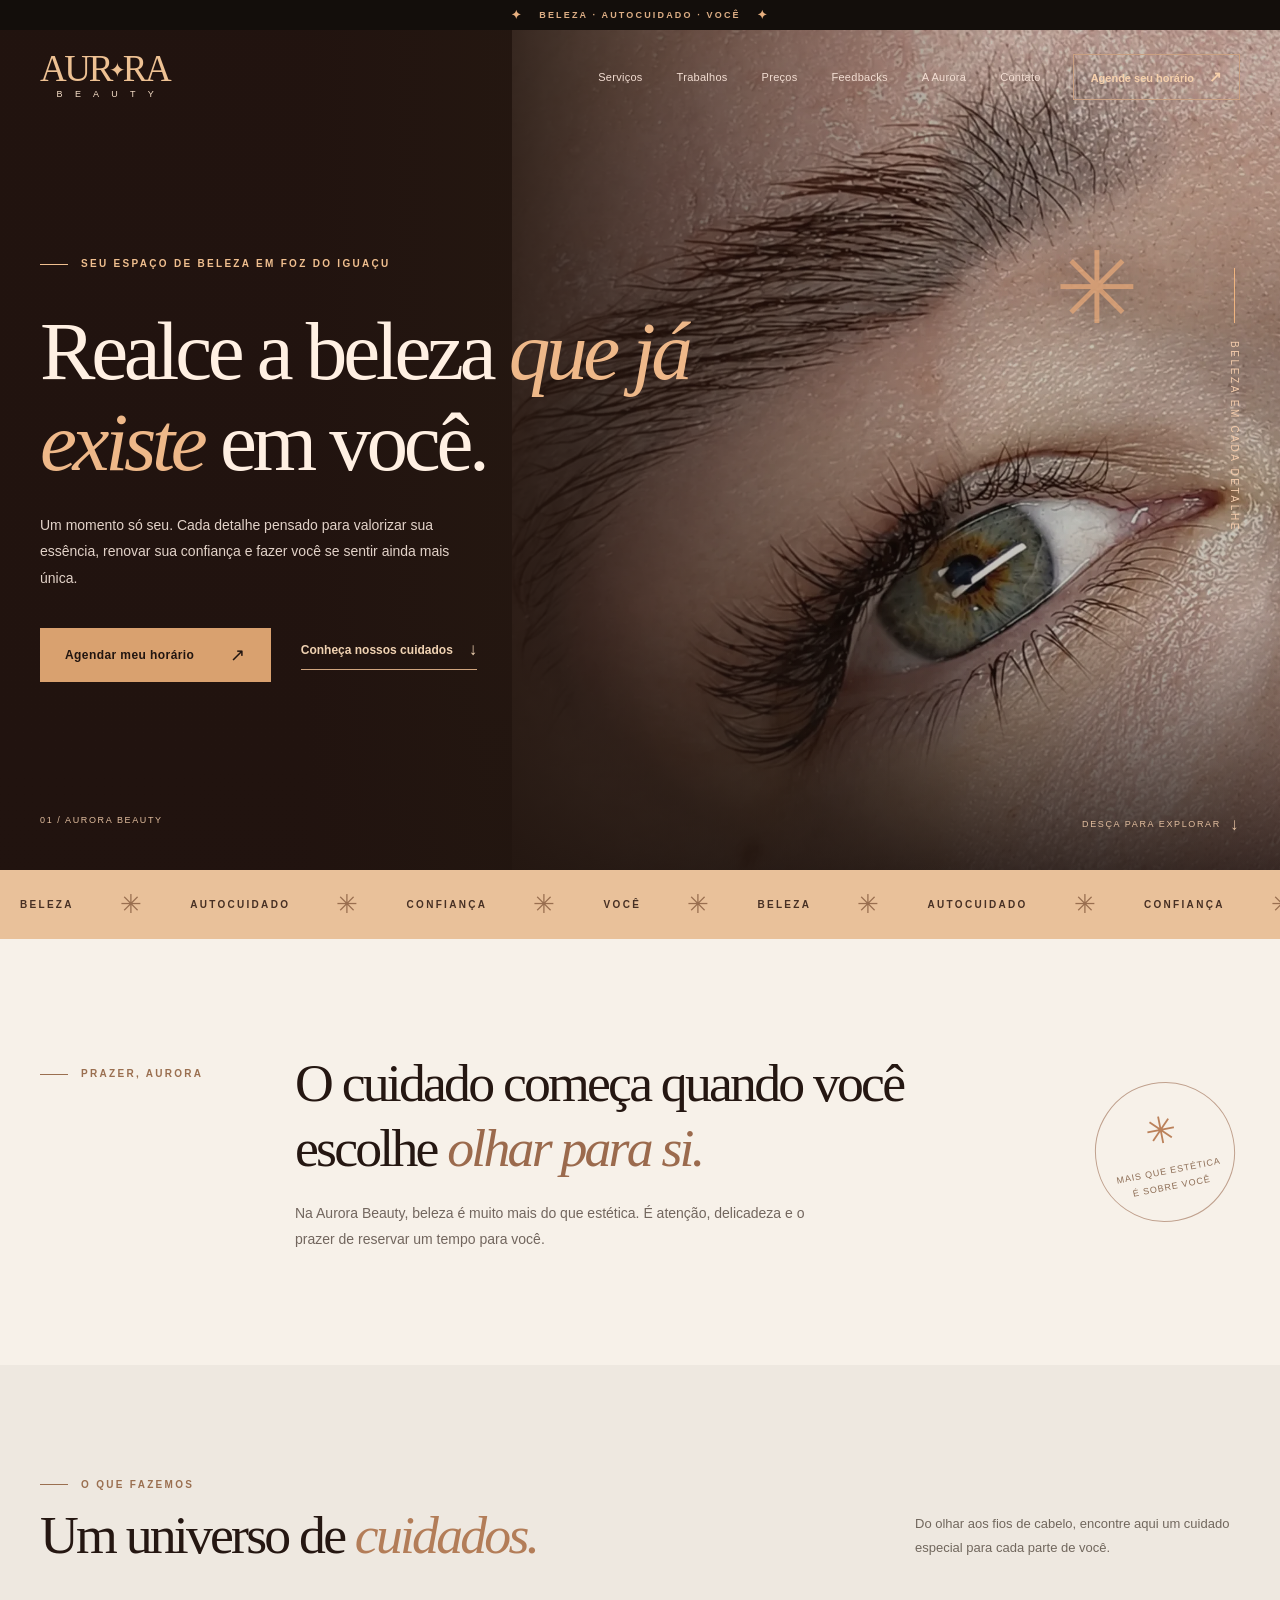
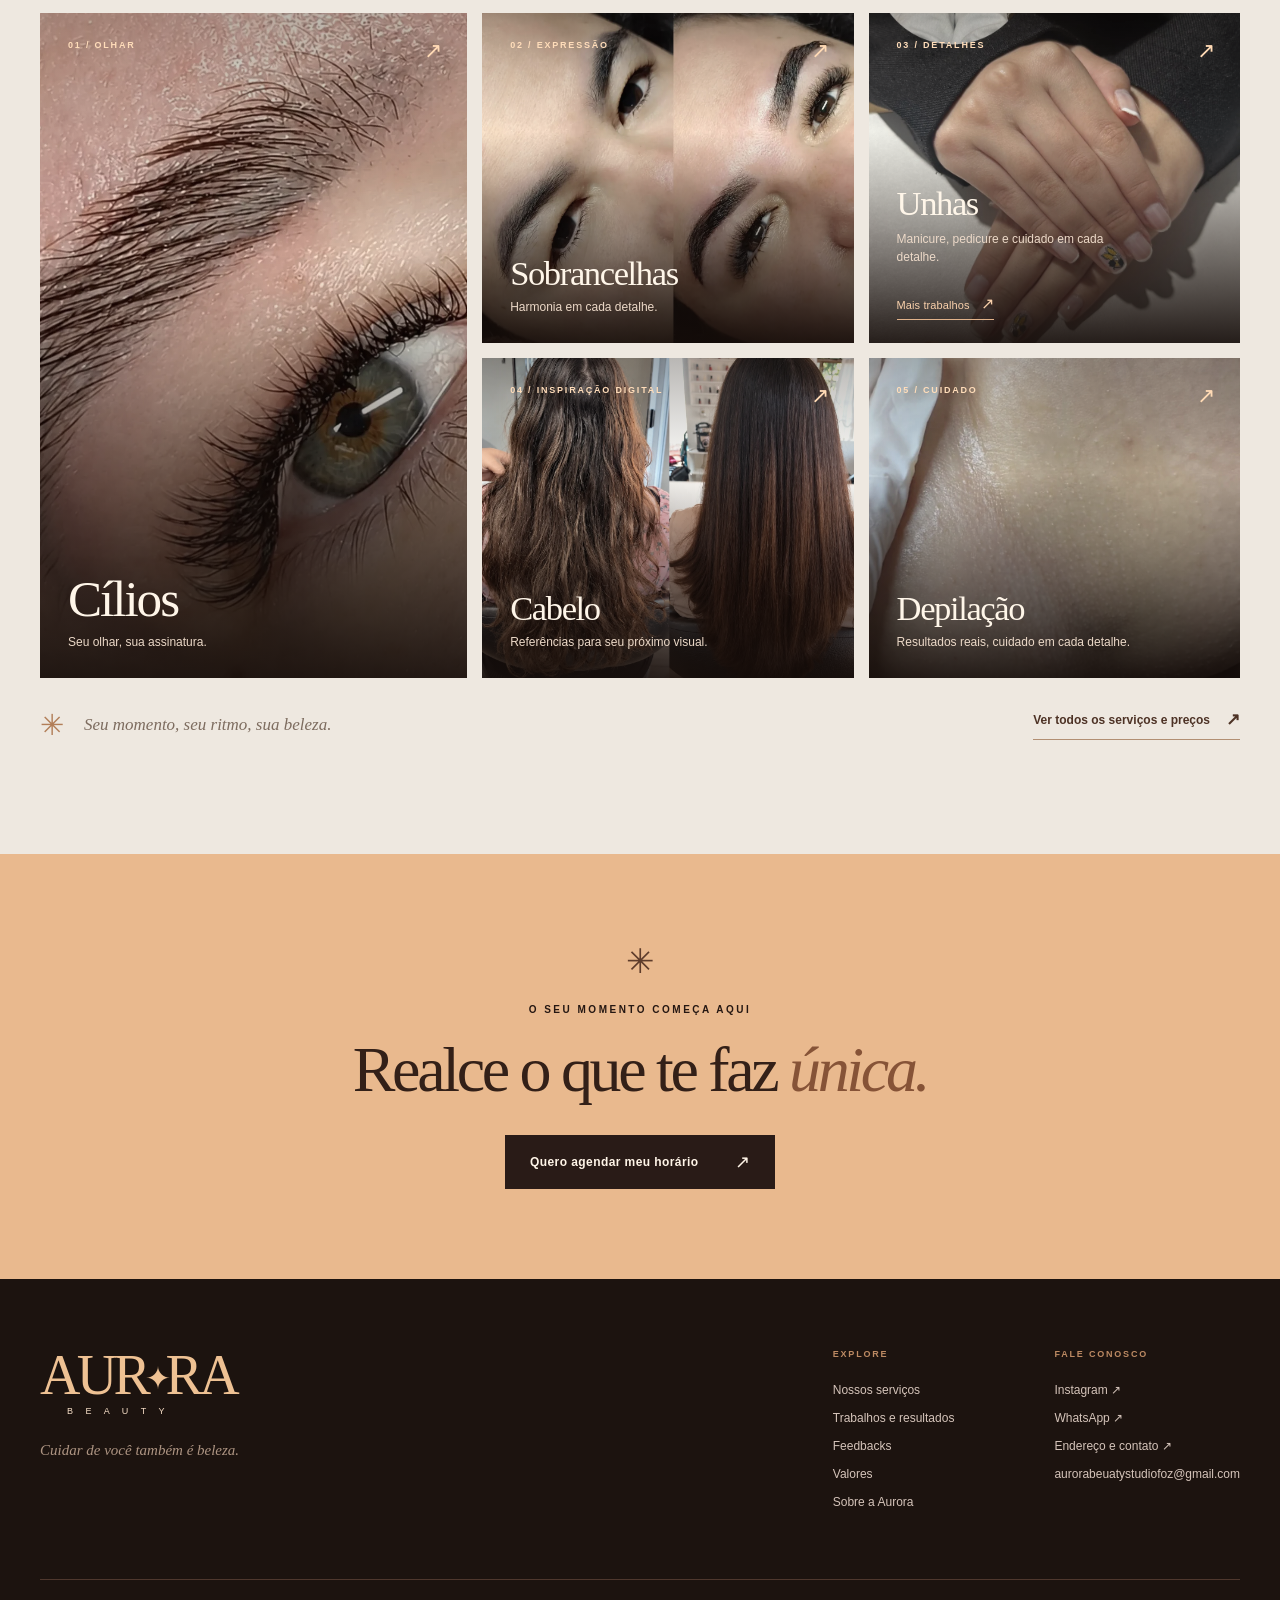
==== commit ea0ee69f: "Organiza site Aurora Beauty em seis paginas" ====
--- a/index.html
+++ b/index.html
@@ -1,238 +1,78 @@
 <!DOCTYPE html>
+
 <html lang="pt-BR">
 <head>
-  <meta charset="UTF-8">
-  <meta name="viewport" content="width=device-width, initial-scale=1, viewport-fit=cover">
-  <meta name="theme-color" content="#251712">
-  <meta name="description" content="Aurora Beauty em Foz do Iguaçu: sobrancelhas, extensão de cílios, unhas, depilação e cabelos. Conheça os serviços, confira os valores e agende pelo Instagram.">
-  <link rel="icon" type="image/svg+xml" href="assets/favicon.svg">
-  <meta property="og:type" content="website">
-  <meta property="og:title" content="Aurora Beauty — Realce o que te faz única">
-  <meta property="og:description" content="Seu momento de autocuidado em Foz do Iguaçu. Conheça nossos tratamentos e valores.">
-  <meta property="og:image" content="https://fahremback.github.io/aurora-beauty-foz/assets/aurora-ambiente.webp">
-  <title>Aurora Beauty | Realce o que te faz única</title>
-  <link rel="preconnect" href="https://fonts.googleapis.com">
-  <link rel="preconnect" href="https://fonts.gstatic.com" crossorigin>
-  <link href="https://fonts.googleapis.com/css2?family=DM+Sans:wght@400;500;600;700&family=Manrope:wght@400;500;600;700&family=Playfair+Display:ital,wght@0,400;0,500;0,600;0,700;1,400;1,500;1,600&display=swap" rel="stylesheet">
-  <link rel="stylesheet" href="styles.css?v=20261016-contato1">
-  <style id="portfolio-fallback">
+<meta charset="utf-8"/>
+<meta content="width=device-width, initial-scale=1, viewport-fit=cover" name="viewport"/>
+<meta content="#251712" name="theme-color"/>
+<meta content="Aurora Beauty em Foz do Iguaçu. Conheça os serviços de beleza e agende seu horário pelo WhatsApp." name="description"/>
+<link href="assets/favicon.svg" rel="icon" type="image/svg+xml"/>
+<meta content="website" property="og:type"/>
+<meta content="Aurora Beauty | Beleza e Autocuidado em Foz do Iguaçu" property="og:title"/>
+<meta content="Aurora Beauty em Foz do Iguaçu. Conheça os serviços de beleza e agende seu horário pelo WhatsApp." property="og:description"/>
+<meta content="https://fahremback.github.io/aurora-beauty-foz/assets/aurora-ambiente.webp" property="og:image"/>
+<title>Aurora Beauty | Beleza e Autocuidado em Foz do Iguaçu</title>
+<link href="https://fonts.googleapis.com" rel="preconnect"/>
+<link crossorigin="" href="https://fonts.gstatic.com" rel="preconnect"/>
+<link href="styles.css?v=multipaginas1" rel="stylesheet"/>
+<link href="styles.css?v=20261016-contato1" rel="stylesheet"/>
+<style id="portfolio-fallback">
     .portfolio-grid{display:grid;grid-template-columns:repeat(4,minmax(0,1fr));gap:12px}
     .portfolio-grid>.work-card{grid-column:auto;grid-row:auto;display:block;min-width:0;height:165px;overflow:hidden}
     .portfolio-grid>.work-card>img{display:block;width:100%;height:100%;object-fit:cover}
     .portfolio-grid>.work-card[hidden]{display:none!important}
     @media(max-width:800px){.portfolio-grid{grid-template-columns:repeat(2,minmax(0,1fr))}.portfolio-grid>.work-card{height:145px}}
   </style>
-  <script type="application/ld+json">{"@context":"https://schema.org","@type":"BeautySalon","name":"Aurora Beauty","description":"Serviços de beleza, sobrancelhas, cílios, manicure, pedicure, depilação e cabelo.","address":{"@type":"PostalAddress","streetAddress":"Av. Oditon Sottomaior Ramos, 444","addressLocality":"Foz do Iguaçu","addressRegion":"PR","postalCode":"85862-486","addressCountry":"BR","addressNeighborhood":"Três Lagoas"},"sameAs":["https://www.instagram.com/aurorabeautyfoz/"],"priceRange":"R$ 15 – R$ 310","telephone":"+55 45 9951-8770","email":"aurorabeuatystudiofoz@gmail.com","hasMap":"https://www.google.com/maps/search/?api=1&query=Av.%20Oditon%20Sottomaior%20Ramos%2C%20444%20-%20Tr%C3%AAs%20Lagoas%2C%20Foz%20do%20Igua%C3%A7u%20-%20PR%2C%2085862-486%2C%20Brasil"}</script>
-  <script defer src="main.js?v=20261016-contato1"></script>
-</head>
-<body>
-  <a class="skip-link" href="#conteudo">Pular para o conteúdo</a>
-  <div class="top-note"><span class="spark">✦</span> BELEZA · AUTOCUIDADO · VOCÊ <span class="spark">✦</span></div>
+<script type="application/ld+json">{"@context":"https://schema.org","@type":"BeautySalon","name":"Aurora Beauty","description":"Serviços de beleza, sobrancelhas, cílios, manicure, pedicure, depilação e cabelo.","address":{"@type":"PostalAddress","streetAddress":"Av. Oditon Sottomaior Ramos, 444","addressLocality":"Foz do Iguaçu","addressRegion":"PR","postalCode":"85862-486","addressCountry":"BR","addressNeighborhood":"Três Lagoas"},"sameAs":["https://www.instagram.com/aurorabeautyfoz/"],"priceRange":"R$ 15 – R$ 310","telephone":"+55 45 9951-8770","email":"aurorabeuatystudiofoz@gmail.com","hasMap":"https://www.google.com/maps/search/?api=1&query=Av.%20Oditon%20Sottomaior%20Ramos%2C%20444%20-%20Tr%C3%AAs%20Lagoas%2C%20Foz%20do%20Igua%C3%A7u%20-%20PR%2C%2085862-486%2C%20Brasil"}</script>
+<script defer="" src="common.js?v=multipaginas1"></script>
+<link href="https://fahremback.github.io/aurora-beauty-foz/" rel="canonical"/></head>
+<body class="homepage page-home">
+<a class="skip-link" href="#conteudo">Pular para o conteúdo</a>
+<div class="top-note"><span class="spark">✦</span> BELEZA · AUTOCUIDADO · VOCÊ <span class="spark">✦</span></div>
+<header class="site-header" id="site-header">
+<div class="container header-inner">
+<a aria-label="Aurora Beauty — início" class="brand" href="#inicio"><span class="brand-main">AUR<span class="brand-star">✦</span>RA</span><span class="brand-sub">B E A U T Y</span></a>
+<nav aria-label="Navegação principal" class="desktop-nav">
+<a href="servicos.html">Serviços</a><a href="trabalhos.html">Trabalhos</a><a href="servicos.html#valores">Preços</a><a href="feedbacks.html">Feedbacks</a><a href="sobre.html">A Aurora</a><a href="contato.html">Contato</a>
+</nav>
+<a class="nav-book" href="https://wa.me/554599518770?text=Ol%C3%A1%21%20Gostaria%20de%20agendar%20um%20hor%C3%A1rio%20na%20Aurora%20Beauty." rel="noopener noreferrer" target="_blank">Agende seu horário <span aria-hidden="true">↗</span></a>
+<button aria-controls="mobile-nav" aria-expanded="false" aria-label="Abrir menu" class="menu-toggle" id="menu-toggle" type="button"><span></span><span></span></button>
+</div>
+<nav aria-label="Navegação para celular" class="mobile-nav" hidden="" id="mobile-nav">
+<a href="#inicio">Início</a><a href="servicos.html">Serviços</a><a href="trabalhos.html">Trabalhos reais</a><a href="servicos.html#valores">Tabela de preços</a><a href="feedbacks.html">Feedbacks</a><a href="sobre.html">A Aurora</a><a href="contato.html">Contato</a><a href="https://wa.me/554599518770?text=Ol%C3%A1%21%20Gostaria%20de%20agendar%20um%20hor%C3%A1rio%20na%20Aurora%20Beauty." rel="noopener noreferrer" target="_blank">Agendar ↗</a>
+</nav>
+</header>
+<main id="conteudo"><section aria-labelledby="hero-title" class="hero" id="inicio">
+<div class="hero-image"><img alt="Olhar com cílios e sobrancelhas produzidos na Aurora Beauty" fetchpriority="high" src="assets/olhar-iris.webp"/></div>
+<div class="hero-shade"></div>
+<div aria-hidden="true" class="hero-orbit">✳</div>
+<div class="container hero-content">
+<div class="hero-copy">
+<p class="eyebrow light"><span class="eyebrow-line"></span> SEU ESPAÇO DE BELEZA EM FOZ DO IGUAÇU</p>
+<h1 id="hero-title">Realce a beleza <em>que já existe</em> em você.</h1>
+<p class="hero-description">Um momento só seu. Cada detalhe pensado para valorizar sua essência, renovar sua confiança e fazer você se sentir ainda mais única.</p>
+<div class="hero-actions"><a class="btn btn-gold" href="https://wa.me/554599518770?text=Ol%C3%A1%21%20Gostaria%20de%20agendar%20um%20hor%C3%A1rio%20na%20Aurora%20Beauty." rel="noopener noreferrer" target="_blank">Agendar meu horário <span aria-hidden="true">↗</span></a><a class="under-link" href="servicos.html">Conheça nossos cuidados <span aria-hidden="true">↓</span></a></div>
+</div>
+<div class="hero-side-note"><span class="side-line"></span><span>BELEZA EM CADA DETALHE</span></div>
+<div class="hero-bottom"><span>01 / AURORA BEAUTY</span><span>DESÇA PARA EXPLORAR <span aria-hidden="true">↓</span></span></div>
+</div>
+</section><div aria-label="Beleza, autocuidado, confiança e você" class="marquee"><div class="marquee-track"><span>BELEZA</span><b>✳</b><span>AUTOCUIDADO</span><b>✳</b><span>CONFIANÇA</span><b>✳</b><span>VOCÊ</span><b>✳</b><span>BELEZA</span><b>✳</b><span>AUTOCUIDADO</span><b>✳</b><span>CONFIANÇA</span><b>✳</b><span>VOCÊ</span><b>✳</b></div></div><section aria-label="Nossa essência" class="intro section-pad">
+<div class="container intro-grid"><p class="eyebrow dark"><span class="eyebrow-line"></span> PRAZER, AURORA</p><div><h2>O cuidado começa quando você escolhe <em>olhar para si.</em></h2><p>Na Aurora Beauty, beleza é muito mais do que estética. É atenção, delicadeza e o prazer de reservar um tempo para você.</p></div><div aria-hidden="true" class="intro-seal"><span>✳</span><small>MAIS QUE ESTÉTICA<br/>É SOBRE VOCÊ</small></div></div>
+</section><section aria-labelledby="services-title" class="services section-pad" id="servicos">
+<div class="container">
+<div class="section-heading"><div><p class="eyebrow dark"><span class="eyebrow-line"></span> O QUE FAZEMOS</p><h2 id="services-title">Um universo de <em>cuidados.</em></h2></div><p>Do olhar aos fios de cabelo, encontre aqui um cuidado especial para cada parte de você.</p></div>
+<div class="service-grid">
+<a class="service-card service-card-large" href="servicos.html?categoria=cilios#valores"><img alt="Extensão de cílios e resultado real da Aurora Beauty" loading="lazy" src="assets/cilios-detalhe.webp"/><span class="service-overlay"></span><span class="service-index">01 / OLHAR</span><span class="service-content"><span class="service-title">Cílios</span><span class="service-description">Seu olhar, sua assinatura.</span></span><span aria-hidden="true" class="service-arrow">↗</span></a>
+<a class="service-card" href="servicos.html?categoria=sobrancelhas#valores"><img alt="Antes e depois de design de sobrancelhas realizado na Aurora Beauty" loading="lazy" src="assets/sobrancelhas-resultado.webp"/><span class="service-overlay"></span><span class="service-index">02 / EXPRESSÃO</span><span class="service-content"><span class="service-title">Sobrancelhas</span><span class="service-description">Harmonia em cada detalhe.</span></span><span aria-hidden="true" class="service-arrow">↗</span></a>
+<div class="service-card nails-card"><img alt="Manicure e pedicure com nail art feitas na Aurora Beauty" loading="lazy" src="assets/unhas-manicure-pedicure.webp"/><span class="service-overlay"></span><a aria-label="Ver preços de manicure e pedicure" class="nails-price-link" href="servicos.html?categoria=unhas#valores"><span class="service-index">03 / DETALHES</span><span class="service-content"><span class="service-title">Unhas</span><span class="service-description">Manicure, pedicure e cuidado em cada detalhe.</span></span><span aria-hidden="true" class="service-arrow">↗</span></a><a class="nails-real-link" href="https://www.instagram.com/stories/highlights/18129399403687928/" rel="noopener noreferrer" target="_blank">Mais trabalhos <span aria-hidden="true">↗</span></a></div>
+<a class="service-card" href="servicos.html?categoria=cabelo#valores"><img alt="Referência visual de estilos de cabelo, uma simulação digital" loading="lazy" src="assets/cabelo-referencia-liso.webp"/><span class="service-overlay"></span><span class="service-index">04 / INSPIRAÇÃO DIGITAL</span><span class="service-content"><span class="service-title">Cabelo</span><span class="service-description">Referências para seu próximo visual.</span></span><span aria-hidden="true" class="service-arrow">↗</span></a>
+<a class="service-card" href="servicos.html?categoria=depilacao#valores"><img alt="Axila sem um fio: resultado divulgado pela Aurora Beauty" loading="lazy" src="assets/aurora-depilacao-card.webp"/><span class="service-overlay"></span><span class="service-index">05 / CUIDADO</span><span class="service-content"><span class="service-title">Depilação</span><span class="service-description">Resultados reais, cuidado em cada detalhe.</span></span><span aria-hidden="true" class="service-arrow">↗</span></a>
+</div>
+<div class="service-bottom"><span>✳</span><p>Seu momento, seu ritmo, sua beleza.</p><a class="under-link dark-link" href="servicos.html#valores">Ver todos os serviços e preços <span aria-hidden="true">↗</span></a></div>
+</div>
+</section><section class="closing-section"><div class="container"><span aria-hidden="true" class="closing-star">✳</span><p>O SEU MOMENTO COMEÇA AQUI</p><h2>Realce o que te faz <em>única.</em></h2><a class="btn btn-dark" href="https://wa.me/554599518770?text=Ol%C3%A1%21%20Gostaria%20de%20agendar%20um%20hor%C3%A1rio%20na%20Aurora%20Beauty." rel="noopener noreferrer" target="_blank">Quero agendar meu horário <span aria-hidden="true">↗</span></a></div></section></main>
+<footer class="footer"><div class="container"><div class="footer-main"><div><a aria-label="Aurora Beauty — voltar ao início" class="brand footer-brand" href="#inicio"><span class="brand-main">AUR<span class="brand-star">✦</span>RA</span><span class="brand-sub">B E A U T Y</span></a><p>Cuidar de você também é beleza.</p></div><div class="footer-links"><div><span>EXPLORE</span><a href="servicos.html">Nossos serviços</a><a href="trabalhos.html">Trabalhos e resultados</a><a href="feedbacks.html">Feedbacks</a><a href="servicos.html#valores">Valores</a><a href="sobre.html">Sobre a Aurora</a></div><div><span>FALE CONOSCO</span><a href="https://www.instagram.com/aurorabeautyfoz/" rel="noopener noreferrer" target="_blank">Instagram ↗</a><a href="https://wa.me/554599518770?text=Ol%C3%A1%21%20Gostaria%20de%20agendar%20um%20hor%C3%A1rio%20na%20Aurora%20Beauty." rel="noopener noreferrer" target="_blank">WhatsApp ↗</a><a href="contato.html">Endereço e contato ↗</a><a href="mailto:aurorabeuatystudiofoz@gmail.com">aurorabeuatystudiofoz@gmail.com</a></div></div></div><div class="footer-bottom"><span>© <span id="year">2026</span> AURORA BEAUTY · TODOS OS DIREITOS RESERVADOS</span><span>FEITO COM CUIDADO ✳</span></div></div></footer>
+<a aria-label="Agendar horário pelo WhatsApp" class="floating-book" href="https://wa.me/554599518770?text=Ol%C3%A1%21%20Gostaria%20de%20agendar%20um%20hor%C3%A1rio%20na%20Aurora%20Beauty." rel="noopener noreferrer" target="_blank"><svg aria-hidden="true" fill="none" height="20" stroke="currentColor" stroke-linecap="round" stroke-linejoin="round" stroke-width="1.75" viewbox="0 0 24 24" width="20"><path d="M20.5 11.7a8.5 8.5 0 0 1-12.4 7.6L3.6 20.4l1.2-4.5a8.5 8.5 0 1 1 15.7-4.2Z"></path><path d="M9 8.5c.3 2.3 2.2 4.3 4.7 5.2l1.5-1.1 2 1.1c-.4 1.7-1.8 2.3-3.2 1.9-3.3-.8-5.6-3-6.3-6-.3-1.2.5-2.3 1.3-2.8Z"></path></svg><span>Agendar</span></a>
 
-  <header class="site-header" id="site-header">
-    <div class="container header-inner">
-      <a href="#inicio" class="brand" aria-label="Aurora Beauty — início"><span class="brand-main">AUR<span class="brand-star">✦</span>RA</span><span class="brand-sub">B E A U T Y</span></a>
-      <nav class="desktop-nav" aria-label="Navegação principal">
-        <a href="#servicos">Serviços</a><a href="#trabalhos">Trabalhos</a><a href="#valores">Preços</a><a href="#feedbacks">Feedbacks</a><a href="#sobre">A Aurora</a><a href="#contato">Contato</a>
-      </nav>
-      <a class="nav-book" href="https://wa.me/554599518770?text=Ol%C3%A1%21%20Gostaria%20de%20agendar%20um%20hor%C3%A1rio%20na%20Aurora%20Beauty." target="_blank" rel="noopener noreferrer">Agende seu horário <span aria-hidden="true">↗</span></a>
-      <button id="menu-toggle" class="menu-toggle" type="button" aria-label="Abrir menu" aria-controls="mobile-nav" aria-expanded="false"><span></span><span></span></button>
-    </div>
-    <nav id="mobile-nav" class="mobile-nav" aria-label="Navegação para celular" hidden>
-      <a href="#inicio">Início</a><a href="#servicos">Serviços</a><a href="#trabalhos">Trabalhos reais</a><a href="#valores">Tabela de preços</a><a href="#feedbacks">Feedbacks</a><a href="#sobre">A Aurora</a><a href="#contato">Contato</a><a href="https://wa.me/554599518770?text=Ol%C3%A1%21%20Gostaria%20de%20agendar%20um%20hor%C3%A1rio%20na%20Aurora%20Beauty." target="_blank" rel="noopener noreferrer">Agendar ↗</a>
-    </nav>
-  </header>
-
-  <main id="conteudo">
-    <section class="hero" id="inicio" aria-labelledby="hero-title">
-      <div class="hero-image"><img src="assets/olhar-iris.webp" alt="Olhar com cílios e sobrancelhas produzidos na Aurora Beauty" fetchpriority="high"></div>
-      <div class="hero-shade"></div>
-      <div class="hero-orbit" aria-hidden="true">✳</div>
-      <div class="container hero-content">
-        <div class="hero-copy">
-          <p class="eyebrow light"><span class="eyebrow-line"></span> SEU ESPAÇO DE BELEZA EM FOZ DO IGUAÇU</p>
-          <h1 id="hero-title">Realce a beleza <em>que já existe</em> em você.</h1>
-          <p class="hero-description">Um momento só seu. Cada detalhe pensado para valorizar sua essência, renovar sua confiança e fazer você se sentir ainda mais única.</p>
-          <div class="hero-actions"><a class="btn btn-gold" href="https://wa.me/554599518770?text=Ol%C3%A1%21%20Gostaria%20de%20agendar%20um%20hor%C3%A1rio%20na%20Aurora%20Beauty." target="_blank" rel="noopener noreferrer">Agendar meu horário <span aria-hidden="true">↗</span></a><a class="under-link" href="#servicos">Conheça nossos cuidados <span aria-hidden="true">↓</span></a></div>
-        </div>
-        <div class="hero-side-note"><span class="side-line"></span><span>BELEZA EM CADA DETALHE</span></div>
-        <div class="hero-bottom"><span>01 / AURORA BEAUTY</span><span>DESÇA PARA EXPLORAR <span aria-hidden="true">↓</span></span></div>
-      </div>
-    </section>
-
-    <div class="marquee" aria-label="Beleza, autocuidado, confiança e você"><div class="marquee-track"><span>BELEZA</span><b>✳</b><span>AUTOCUIDADO</span><b>✳</b><span>CONFIANÇA</span><b>✳</b><span>VOCÊ</span><b>✳</b><span>BELEZA</span><b>✳</b><span>AUTOCUIDADO</span><b>✳</b><span>CONFIANÇA</span><b>✳</b><span>VOCÊ</span><b>✳</b></div></div>
-
-    <section class="intro section-pad" aria-label="Nossa essência">
-      <div class="container intro-grid"><p class="eyebrow dark"><span class="eyebrow-line"></span> PRAZER, AURORA</p><div><h2>O cuidado começa quando você escolhe <em>olhar para si.</em></h2><p>Na Aurora Beauty, beleza é muito mais do que estética. É atenção, delicadeza e o prazer de reservar um tempo para você.</p></div><div class="intro-seal" aria-hidden="true"><span>✳</span><small>MAIS QUE ESTÉTICA<br>É SOBRE VOCÊ</small></div></div>
-    </section>
-
-    <section class="services section-pad" id="servicos" aria-labelledby="services-title">
-      <div class="container">
-        <div class="section-heading"><div><p class="eyebrow dark"><span class="eyebrow-line"></span> O QUE FAZEMOS</p><h2 id="services-title">Um universo de <em>cuidados.</em></h2></div><p>Do olhar aos fios de cabelo, encontre aqui um cuidado especial para cada parte de você.</p></div>
-        <div class="service-grid">
-          <a class="service-card service-card-large" href="#valores" data-filter="cilios"><img src="assets/cilios-detalhe.webp" loading="lazy" alt="Extensão de cílios e resultado real da Aurora Beauty"><span class="service-overlay"></span><span class="service-index">01 / OLHAR</span><span class="service-content"><span class="service-title">Cílios</span><span class="service-description">Seu olhar, sua assinatura.</span></span><span class="service-arrow" aria-hidden="true">↗</span></a>
-          <a class="service-card" href="#valores" data-filter="sobrancelhas"><img src="assets/sobrancelhas-resultado.webp" loading="lazy" alt="Antes e depois de design de sobrancelhas realizado na Aurora Beauty"><span class="service-overlay"></span><span class="service-index">02 / EXPRESSÃO</span><span class="service-content"><span class="service-title">Sobrancelhas</span><span class="service-description">Harmonia em cada detalhe.</span></span><span class="service-arrow" aria-hidden="true">↗</span></a>
-          <div class="service-card nails-card"><img src="assets/unhas-manicure-pedicure.webp" loading="lazy" alt="Manicure e pedicure com nail art feitas na Aurora Beauty"><span class="service-overlay"></span><a class="nails-price-link" href="#valores" data-filter="unhas" aria-label="Ver preços de manicure e pedicure"><span class="service-index">03 / DETALHES</span><span class="service-content"><span class="service-title">Unhas</span><span class="service-description">Manicure, pedicure e cuidado em cada detalhe.</span></span><span class="service-arrow" aria-hidden="true">↗</span></a><a class="nails-real-link" href="https://www.instagram.com/stories/highlights/18129399403687928/" target="_blank" rel="noopener noreferrer">Mais trabalhos <span aria-hidden="true">↗</span></a></div>
-          <a class="service-card" href="#valores" data-filter="cabelo"><img src="assets/cabelo-referencia-liso.webp" loading="lazy" alt="Referência visual de estilos de cabelo, uma simulação digital"><span class="service-overlay"></span><span class="service-index">04 / INSPIRAÇÃO DIGITAL</span><span class="service-content"><span class="service-title">Cabelo</span><span class="service-description">Referências para seu próximo visual.</span></span><span class="service-arrow" aria-hidden="true">↗</span></a>
-          <a class="service-card" href="#valores" data-filter="depilacao"><img src="assets/aurora-depilacao-card.webp" loading="lazy" alt="Axila sem um fio: resultado divulgado pela Aurora Beauty"><span class="service-overlay"></span><span class="service-index">05 / CUIDADO</span><span class="service-content"><span class="service-title">Depilação</span><span class="service-description">Resultados reais, cuidado em cada detalhe.</span></span><span class="service-arrow" aria-hidden="true">↗</span></a>
-        </div>
-        <div class="service-bottom"><span>✳</span><p>Seu momento, seu ritmo, sua beleza.</p><a href="#valores" class="under-link dark-link">Ver todos os serviços e preços <span aria-hidden="true">↗</span></a></div>
-      </div>
-    </section>
-
-    <section class="portfolio section-pad" id="trabalhos" aria-labelledby="portfolio-title">
-      <div class="container">
-        <div class="section-heading portfolio-heading">
-          <div><p class="eyebrow dark"><span class="eyebrow-line"></span> NA PRÁTICA, É ASSIM</p><h2 id="portfolio-title">Nossa beleza, <em>de verdade.</em></h2></div>
-          <p>Um pouco do que acontece por aqui: trabalhos, detalhes e momentos compartilhados pela Aurora Beauty.</p>
-        </div>
-        <div class="portfolio-filters" role="group" aria-label="Filtrar galeria">
-          <button type="button" class="gallery-filter is-active" data-gallery-filter="todos" aria-pressed="true">Todos</button>
-          <button type="button" class="gallery-filter" data-gallery-filter="olhar" aria-pressed="false">Olhar</button>
-          <button type="button" class="gallery-filter" data-gallery-filter="unhas" aria-pressed="false">Unhas</button>
-          <button type="button" class="gallery-filter" data-gallery-filter="cabelo" aria-pressed="false">Cabelo</button>
-          <button type="button" class="gallery-filter" data-gallery-filter="depilacao" aria-pressed="false">Depilação</button>
-          <button type="button" class="gallery-filter" data-gallery-filter="beleza" aria-pressed="false">Beleza</button>
-        </div>
-        <div class="portfolio-grid">
-          <button class="work-card work-feature" type="button" data-work-category="olhar" data-media-src="assets/olhar-iris.webp" data-media-caption="Cílios e sobrancelhas • Aurora Beauty"><img src="assets/olhar-iris.webp" alt="Detalhe real de cílios e sobrancelhas da Aurora Beauty" loading="lazy"><span class="work-card-info"><span>CÍLIOS & SOBRANCELHAS</span><strong>Um olhar único</strong></span><span class="work-open" aria-hidden="true">↗</span></button>
-          <button class="work-card" type="button" data-work-category="olhar" data-media-src="assets/sobrancelhas-resultado.webp" data-media-caption="Design de sobrancelhas • Aurora Beauty"><img src="assets/sobrancelhas-resultado.webp" alt="Registro de sobrancelhas antes e depois" loading="lazy"><span class="work-card-info"><span>DESIGN</span><strong>Definição</strong></span><span class="work-open" aria-hidden="true">↗</span></button>
-          <button class="work-card" type="button" data-work-category="unhas" data-media-src="assets/unhas-manicure-pedicure.webp" data-media-caption="Manicure e pedicure • Aurora Beauty"><img src="assets/unhas-manicure-pedicure.webp" alt="Manicure e pedicure com nail art" loading="lazy"><span class="work-card-info"><span>UNHAS</span><strong>Cuidado nos detalhes</strong></span><span class="work-open" aria-hidden="true">↗</span></button>
-          <button class="work-card" type="button" data-work-category="olhar" data-media-src="assets/cilios-trabalho-2.webp" data-media-caption="Cílios • Aurora Beauty"><img src="assets/cilios-trabalho-2.webp" alt="Extensão de cílios realizada no estúdio" loading="lazy"><span class="work-card-info"><span>CÍLIOS</span><strong>Seu olhar</strong></span><span class="work-open" aria-hidden="true">↗</span></button>
-          <button class="work-card work-video-card" type="button" data-work-category="olhar" data-media-src="assets/cilios-movimento.mp4" data-media-caption="Um pouco do trabalho com cílios" data-poster="assets/cilios-movimento-poster.webp"><img src="assets/cilios-movimento-poster.webp" alt="Prévia de vídeo real de trabalho com cílios" loading="lazy"><span class="work-play" aria-hidden="true">▶</span><span class="work-card-info"><span>EM MOVIMENTO</span><strong>O processo</strong></span></button>
-          <button class="work-card" type="button" data-work-category="unhas" data-media-src="assets/pedicure-resultados.webp" data-media-caption="Pedicure • Aurora Beauty"><img src="assets/pedicure-resultados.webp" alt="Resultado de pedicure compartilhado pela Aurora Beauty" loading="lazy"><span class="work-card-info"><span>PEDICURE</span><strong>Um toque a mais</strong></span><span class="work-open" aria-hidden="true">↗</span></button>
-          <button class="work-card" type="button" data-work-category="cabelo" data-media-src="assets/cabelo-referencia-liso.webp" data-media-caption="Inspiração digital de cabelo — imagem ilustrativa, não é resultado de atendimento"><img src="assets/cabelo-referencia-liso.webp" alt="Simulação digital de inspiração para cabelo liso" loading="lazy"><span class="work-reference">REFERÊNCIA DIGITAL</span><span class="work-card-info"><span>INSPIRAÇÃO</span><strong>Seu próximo visual</strong></span><span class="work-open" aria-hidden="true">↗</span></button>
-          <button class="work-card" type="button" data-work-category="unhas" data-media-src="assets/unhas-vermelho.webp" data-media-caption="Unhas vermelhas • Aurora Beauty"><img src="assets/unhas-vermelho.webp" alt="Manicure com esmalte vermelho em foto da Aurora Beauty" loading="lazy"><span class="work-card-info"><span>MANICURE</span><strong>Clássico que encanta</strong></span><span class="work-open" aria-hidden="true">↗</span></button>
-          <button class="work-card" type="button" data-work-category="depilacao" data-media-src="assets/aurora-depilacao-depois.webp" data-media-caption="Axila sem um fio • Resultado divulgado pela Aurora Beauty"><img src="assets/aurora-depilacao-depois.webp" alt="Imagem do resultado depois de depilação de axilas" loading="lazy"><span class="work-card-info"><span>DEPILAÇÃO</span><strong>Resultado real</strong></span><span class="work-open" aria-hidden="true">↗</span></button>
-          <button class="work-card" type="button" data-work-category="beleza" data-media-src="assets/labios-rosa.webp" data-media-caption="Detalhe de beleza • Aurora Beauty"><img src="assets/labios-rosa.webp" alt="Detalhe de lábios rosados publicado pela Aurora Beauty" loading="lazy"><span class="work-card-info"><span>BELEZA</span><strong>Pequenos detalhes</strong></span><span class="work-open" aria-hidden="true">↗</span></button>
-          <button class="work-card work-video-card" type="button" data-work-category="beleza" data-media-src="assets/beleza-movimento.mp4" data-media-caption="Bastidores da Aurora Beauty" data-poster="assets/beleza-movimento-poster.webp"><img src="assets/beleza-movimento-poster.webp" alt="Vídeo de atendimento real da Aurora Beauty" loading="lazy"><span class="work-play" aria-hidden="true">▶</span><span class="work-card-info"><span>EM MOVIMENTO</span><strong>Bastidores</strong></span></button>
-          <button class="work-card" type="button" data-work-category="olhar" data-media-src="assets/sobrancelhas-atendimento.webp" data-media-caption="Atendimento • Aurora Beauty"><img src="assets/sobrancelhas-atendimento.webp" alt="Resultado do design de sobrancelhas da Aurora Beauty" loading="lazy"><span class="work-card-info"><span>SOBRANCELHAS</span><strong>Feito com cuidado</strong></span><span class="work-open" aria-hidden="true">↗</span></button>
-          <button class="work-card" type="button" data-work-category="cabelo" data-media-src="assets/cabelo-referencia-cacheado.webp" data-media-caption="Inspiração digital de cabelo — imagem ilustrativa, não é resultado de atendimento"><img src="assets/cabelo-referencia-cacheado.webp" alt="Simulação digital de inspiração para cabelo cacheado" loading="lazy"><span class="work-reference">REFERÊNCIA DIGITAL</span><span class="work-card-info"><span>INSPIRAÇÃO</span><strong>Texturas e movimento</strong></span><span class="work-open" aria-hidden="true">↗</span></button>
-          <button class="work-card" type="button" data-work-category="olhar" data-media-src="assets/cilios-trabalho-3.webp" data-media-caption="Cílios • Aurora Beauty"><img src="assets/cilios-trabalho-3.webp" alt="Close do acabamento de cílios da Aurora Beauty" loading="lazy"><span class="work-card-info"><span>OLHAR</span><strong>Acabamento delicado</strong></span><span class="work-open" aria-hidden="true">↗</span></button>
-          <button class="work-card work-video-card" type="button" data-work-category="beleza" data-media-src="assets/labios-movimento.mp4" data-media-caption="Beleza em movimento • Aurora Beauty" data-poster="assets/labios-movimento-poster.webp"><img src="assets/labios-movimento-poster.webp" alt="Vídeo de detalhes de beleza" loading="lazy"><span class="work-play" aria-hidden="true">▶</span><span class="work-card-info"><span>EM MOVIMENTO</span><strong>Um detalhe especial</strong></span></button>
-        </div>
-        <div class="portfolio-pagination" aria-label="Navegação da galeria">
-          <span id="gallery-status" aria-live="polite">Mostrando os trabalhos</span>
-          <div class="portfolio-page-actions">
-            <button type="button" id="gallery-prev" aria-label="Página anterior da galeria" disabled>← Anterior</button>
-            <span id="gallery-page">1 / 1</span>
-            <button type="button" id="gallery-next" aria-label="Próxima página da galeria">Próxima →</button>
-          </div>
-        </div>
-        <p class="portfolio-note">Imagens dos registros da Aurora Beauty. Referências digitais estão identificadas; os resultados variam conforme cada atendimento.</p>
-      </div>
-    </section>
-
-    <section class="price-section section-pad" id="valores" aria-labelledby="price-title">
-      <div class="container price-layout">
-        <div class="price-intro"><p class="eyebrow light"><span class="eyebrow-line"></span> NOSSOS SERVIÇOS</p><h2 id="price-title">Sua beleza,<br><em>do seu jeito.</em></h2><p>Escolha o cuidado que combina com seu momento. Valores claros para você se planejar com tranquilidade.</p><div class="price-art" aria-hidden="true"><span>✳</span><span class="price-art-caption">BELEZA QUE FLORESCE<br>DE DENTRO PRA FORA</span></div><a class="price-book btn btn-outline" href="https://wa.me/554599518770?text=Ol%C3%A1%21%20Gostaria%20de%20agendar%20um%20hor%C3%A1rio%20na%20Aurora%20Beauty." target="_blank" rel="noopener noreferrer">Falar com a Aurora <span aria-hidden="true">↗</span></a></div>
-        <div class="menu-panel">
-          <div class="menu-top"><div><small>MENU DE BELEZA</small><h3>Serviços & valores</h3></div><span class="menu-star" aria-hidden="true">✦</span></div>
-          <div class="menu-cats" role="tablist" aria-label="Categorias de serviços" id="menu-tabs">
-            <button type="button" role="tab" class="menu-tab active" data-category="sobrancelhas" aria-selected="true">Sobrancelhas</button>
-            <button type="button" role="tab" class="menu-tab" data-category="cilios" aria-selected="false">Cílios</button>
-            <button type="button" role="tab" class="menu-tab" data-category="unhas" aria-selected="false">Unhas</button>
-            <button type="button" role="tab" class="menu-tab" data-category="depilacao" aria-selected="false">Depilação</button>
-            <button type="button" role="tab" class="menu-tab" data-category="cabelo" aria-selected="false">Cabelo</button>
-          </div>
-          <div class="menu-tools"><span class="menu-count" id="menu-count">06 SERVIÇOS</span><label class="menu-search"><span aria-hidden="true">⌕</span><input id="service-search" type="search" placeholder="Buscar serviço..." aria-label="Buscar serviço"></label></div>
-          <div id="menu-content" class="menu-content" role="tabpanel" aria-live="polite"></div>
-          <div class="menu-footer"><span>✳</span><p>Os valores capilares são referenciais e podem variar conforme comprimento, volume, densidade e condição do cabelo. Consulte para confirmar o valor.</p></div>
-          <div class="menu-cta"><span>Encontrou seu cuidado?</span><a href="https://wa.me/554599518770?text=Ol%C3%A1%21%20Gostaria%20de%20agendar%20um%20hor%C3%A1rio%20na%20Aurora%20Beauty." target="_blank" rel="noopener noreferrer">Solicitar agendamento <span aria-hidden="true">↗</span></a></div>
-        </div>
-      </div>
-    </section>
-
-    <section class="feedback-section section-pad" id="feedbacks" aria-labelledby="feedback-title">
-      <div class="container">
-        <div class="section-heading">
-          <div><p class="eyebrow dark"><span class="eyebrow-line"></span> CARINHO QUE VOLTA</p><h2 id="feedback-title">Palavras de quem <em>viveu esse momento.</em></h2></div>
-          <p>Mensagens e feedbacks recebidos pela Aurora. Toque nos registros para ler diretamente nas imagens originais.</p>
-        </div>
-        <div class="feedback-gallery" aria-label="Registros de feedback de clientes">
-          <button class="feedback-item" type="button" data-media-src="assets/feedback-1.webp" data-media-caption="Feedback de cliente • Aurora Beauty"><img src="assets/feedback-1.webp" alt="Captura de mensagem de cliente compartilhada pela Aurora Beauty" loading="lazy"><span>LER FEEDBACK ↗</span></button>
-          <button class="feedback-item" type="button" data-media-src="assets/feedback-2.webp" data-media-caption="Feedback de cliente • Aurora Beauty"><img src="assets/feedback-2.webp" alt="Segundo registro de avaliação compartilhado pela Aurora Beauty" loading="lazy"><span>LER FEEDBACK ↗</span></button>
-          <button class="feedback-item" type="button" data-media-src="assets/feedback-3.webp" data-media-caption="Feedback de cliente • Aurora Beauty"><img src="assets/feedback-3.webp" alt="Terceiro registro de feedback da Aurora Beauty" loading="lazy"><span>LER FEEDBACK ↗</span></button>
-          <button class="feedback-item" type="button" data-media-src="assets/feedback-4.webp" data-media-caption="Feedback de cliente • Aurora Beauty"><img src="assets/feedback-4.webp" alt="Outro comentário recebido pela Aurora Beauty" loading="lazy"><span>LER FEEDBACK ↗</span></button>
-          <button class="feedback-item" type="button" data-media-src="assets/feedback-5.webp" data-media-caption="Feedback de cliente • Aurora Beauty"><img src="assets/feedback-5.webp" alt="Mais um feedback compartilhado no perfil Aurora Beauty" loading="lazy"><span>LER FEEDBACK ↗</span></button>
-          <button class="feedback-item" type="button" data-media-src="assets/feedback-6.webp" data-media-caption="Feedback de cliente • Aurora Beauty"><img src="assets/feedback-6.webp" alt="Mensagem de cliente divulgada no Instagram Aurora Beauty" loading="lazy"><span>LER FEEDBACK ↗</span></button>
-        </div>
-      </div>
-    </section>
-
-    <section class="quote-section" id="sobre" aria-labelledby="quote-title"><div class="container quote-grid"><div class="quote-visual"><img src="assets/aurora-maca.webp" loading="lazy" alt="Sala de atendimento real da Aurora Beauty"><video class="studio-video" autoplay muted loop playsinline preload="metadata" poster="assets/aurora-maca.webp" aria-label="Passeio em vídeo pelo espaço real da Aurora Beauty"><source src="assets/aurora-estudio.mp4" type="video/mp4"></video><div class="quote-visual-tag">CONHEÇA NOSSO ESPAÇO <span>✳</span></div></div><div class="quote-content"><p class="eyebrow dark"><span class="eyebrow-line"></span> NOSSO ESPAÇO</p><h2 id="quote-title">Mais que estética,<br><em>é sobre você.</em></h2><div class="quote-divider">✳</div><p>Acreditamos nos pequenos momentos que fazem uma grande diferença. Na leveza de um atendimento dedicado, na confiança de um novo visual e na alegria de se reconhecer no espelho.</p><p class="signature">Com carinho, Aurora Beauty.</p><a class="under-link dark-link" href="https://www.instagram.com/p/Dc1DvOgRedu/" target="_blank" rel="noopener noreferrer">Ver o vídeo original do nosso espaço <span aria-hidden="true">↗</span></a></div></div></section>
-
-    <section class="instagram-section section-pad" id="instagram" aria-labelledby="insta-title"><div class="container instagram-layout"><div class="instagram-copy"><p class="eyebrow light"><span class="eyebrow-line"></span> VAMOS NOS CONECTAR?</p><h2 id="insta-title">Beleza também é <em>compartilhar.</em></h2><p>Acompanhe os trabalhos, novidades e detalhes do nosso dia a dia diretamente no Instagram.</p><a href="https://www.instagram.com/aurorabeautyfoz/" target="_blank" rel="noopener noreferrer" class="btn btn-gold">Seguir @aurorabeautyfoz <span aria-hidden="true">↗</span></a></div><a class="instagram-profile" href="https://www.instagram.com/aurorabeautyfoz/" target="_blank" rel="noopener noreferrer" aria-label="Abrir Instagram da Aurora Beauty"><div class="ig-frame"><img src="assets/instagram-profile.jpg" alt="Foto do perfil oficial Aurora Beauty no Instagram"><div><small>INSTAGRAM OFICIAL</small><strong>@aurorabeautyfoz</strong><span>Veja nossos trabalhos reais <span aria-hidden="true">↗</span></span></div></div><span class="profile-bottom">FOZ DO IGUAÇU • PR <span aria-hidden="true">✦</span></span></a></div></section>
-
-    <section class="contact-section section-pad" id="contato" aria-labelledby="contact-title">
-      <div class="container">
-        <div class="contact-heading">
-          <div><p class="eyebrow light"><span class="eyebrow-line"></span> FALE COM A AURORA</p><h2 id="contact-title">Seu próximo momento<br><em>começa aqui.</em></h2></div>
-          <p>Estamos em Três Lagoas, Foz do Iguaçu. Entre em contato, tire suas dúvidas e agende seu horário.</p>
-        </div>
-        <div class="contact-grid">
-          <a class="contact-card" href="https://wa.me/554599518770?text=Ol%C3%A1%21%20Gostaria%20de%20agendar%20um%20hor%C3%A1rio%20na%20Aurora%20Beauty." target="_blank" rel="noopener noreferrer" aria-label="Iniciar conversa com a Aurora Beauty no WhatsApp, número +55 45 9951-8770">
-            <span class="contact-topline">01 / AGENDAMENTOS <span aria-hidden="true">↗</span></span>
-            <span class="contact-symbol" aria-hidden="true">✦</span><h3>WhatsApp</h3><p>+55 45 9951-8770</p>
-            <span class="contact-action">Agendar pelo WhatsApp <span aria-hidden="true">↗</span></span>
-          </a>
-          <a class="contact-card" href="https://www.google.com/maps/search/?api=1&query=Av.%20Oditon%20Sottomaior%20Ramos%2C%20444%20-%20Tr%C3%AAs%20Lagoas%2C%20Foz%20do%20Igua%C3%A7u%20-%20PR%2C%2085862-486%2C%20Brasil" target="_blank" rel="noopener noreferrer" aria-label="Ver endereço da Aurora Beauty no Google Maps">
-            <span class="contact-topline">02 / LOCALIZAÇÃO <span aria-hidden="true">↗</span></span>
-            <span class="contact-symbol" aria-hidden="true">⌖</span><h3>Nosso endereço</h3>
-            <address>Av. Oditon Sottomaior Ramos, 444<br>Três Lagoas, Foz do Iguaçu – PR<br>CEP 85862-486</address>
-            <span class="contact-action">Ver rota no Google Maps <span aria-hidden="true">↗</span></span>
-          </a>
-          <a class="contact-card" href="mailto:aurorabeuatystudiofoz@gmail.com" aria-label="Enviar e-mail para aurorabeuatystudiofoz@gmail.com">
-            <span class="contact-topline">03 / E-MAIL <span aria-hidden="true">↗</span></span>
-            <span class="contact-symbol" aria-hidden="true">@</span><h3>Escreva para nós</h3>
-            <p class="contact-email">aurorabeuatystudiofoz@gmail.com</p>
-            <span class="contact-action">Enviar e-mail <span aria-hidden="true">↗</span></span>
-          </a>
-        </div>
-      </div>
-    </section>
-
-    <section class="closing-section"><div class="container"><span class="closing-star" aria-hidden="true">✳</span><p>O SEU MOMENTO COMEÇA AQUI</p><h2>Realce o que te faz <em>única.</em></h2><a class="btn btn-dark" href="https://wa.me/554599518770?text=Ol%C3%A1%21%20Gostaria%20de%20agendar%20um%20hor%C3%A1rio%20na%20Aurora%20Beauty." target="_blank" rel="noopener noreferrer">Quero agendar meu horário <span aria-hidden="true">↗</span></a></div></section>
-  </main>
-
-  <footer class="footer"><div class="container"><div class="footer-main"><div><a href="#inicio" class="brand footer-brand" aria-label="Aurora Beauty — voltar ao início"><span class="brand-main">AUR<span class="brand-star">✦</span>RA</span><span class="brand-sub">B E A U T Y</span></a><p>Cuidar de você também é beleza.</p></div><div class="footer-links"><div><span>EXPLORE</span><a href="#servicos">Nossos serviços</a><a href="#trabalhos">Trabalhos e resultados</a><a href="#feedbacks">Feedbacks</a><a href="#valores">Valores</a><a href="#sobre">Sobre a Aurora</a></div><div><span>FALE CONOSCO</span><a href="https://www.instagram.com/aurorabeautyfoz/" target="_blank" rel="noopener noreferrer">Instagram ↗</a><a href="https://wa.me/554599518770?text=Ol%C3%A1%21%20Gostaria%20de%20agendar%20um%20hor%C3%A1rio%20na%20Aurora%20Beauty." target="_blank" rel="noopener noreferrer">WhatsApp ↗</a><a href="#contato">Endereço e contato ↗</a><a href="mailto:aurorabeuatystudiofoz@gmail.com">aurorabeuatystudiofoz@gmail.com</a></div></div></div><div class="footer-bottom"><span>© <span id="year">2026</span> AURORA BEAUTY · TODOS OS DIREITOS RESERVADOS</span><span>FEITO COM CUIDADO ✳</span></div></div></footer>
-
-  <a class="floating-book" href="https://wa.me/554599518770?text=Ol%C3%A1%21%20Gostaria%20de%20agendar%20um%20hor%C3%A1rio%20na%20Aurora%20Beauty." target="_blank" rel="noopener noreferrer" aria-label="Agendar horário pelo WhatsApp"><svg viewBox="0 0 24 24" width="20" height="20" aria-hidden="true" fill="none" stroke="currentColor" stroke-width="1.75" stroke-linecap="round" stroke-linejoin="round"><path d="M20.5 11.7a8.5 8.5 0 0 1-12.4 7.6L3.6 20.4l1.2-4.5a8.5 8.5 0 1 1 15.7-4.2Z"/><path d="M9 8.5c.3 2.3 2.2 4.3 4.7 5.2l1.5-1.1 2 1.1c-.4 1.7-1.8 2.3-3.2 1.9-3.3-.8-5.6-3-6.3-6-.3-1.2.5-2.3 1.3-2.8Z"/></svg><span>Agendar</span></a>
-
-  <dialog class="work-lightbox" id="work-lightbox" aria-label="Galeria de fotos e vídeos da Aurora Beauty">
-    <div class="media-viewer">
-      <div class="viewer-topbar">
-        <div class="viewer-brand"><span class="viewer-brand-icon" aria-hidden="true">✦</span><span><strong>AURORA BEAUTY</strong><small>GALERIA DE TRABALHOS</small></span></div>
-        <div class="viewer-top-actions">
-          <span id="viewer-counter" class="viewer-counter" aria-live="polite"></span>
-          <button type="button" class="lightbox-close" aria-label="Fechar visualização" title="Fechar (Esc)">
-            <svg viewBox="0 0 24 24" width="20" height="20" aria-hidden="true" fill="none" stroke="currentColor" stroke-width="1.7"><path d="M5 5l14 14M19 5L5 19"/></svg>
-          </button>
-        </div>
-      </div>
-      <div class="viewer-canvas">
-        <div id="lightbox-stage" class="lightbox-stage"></div>
-        <button type="button" class="viewer-arrow viewer-arrow-prev" aria-label="Ver trabalho anterior" title="Anterior (←)">
-          <svg viewBox="0 0 24 24" width="22" height="22" aria-hidden="true" fill="none" stroke="currentColor" stroke-width="1.8"><path d="M15 18l-6-6 6-6"/></svg>
-        </button>
-        <button type="button" class="viewer-arrow viewer-arrow-next" aria-label="Ver próximo trabalho" title="Próximo (→)">
-          <svg viewBox="0 0 24 24" width="22" height="22" aria-hidden="true" fill="none" stroke="currentColor" stroke-width="1.8"><path d="M9 18l6-6-6-6"/></svg>
-        </button>
-      </div>
-      <div class="viewer-bottom">
-        <div class="viewer-meta"><span id="viewer-kind">AURORA BEAUTY</span><strong id="lightbox-caption"></strong></div>
-        <div class="viewer-player" id="viewer-player" hidden>
-          <button type="button" id="viewer-play" class="viewer-icon-button" aria-label="Pausar vídeo" title="Reproduzir / pausar"><span id="viewer-play-symbol" aria-hidden="true">Ⅱ</span></button>
-          <span id="viewer-current" class="viewer-time">0:00</span>
-          <input type="range" id="viewer-seek" min="0" max="100" value="0" step="0.1" aria-label="Progresso do vídeo">
-          <span id="viewer-duration" class="viewer-time">0:00</span>
-          <button type="button" id="viewer-fullscreen" class="viewer-icon-button" aria-label="Ampliar vídeo em tela cheia" title="Tela cheia">
-            <svg viewBox="0 0 24 24" width="18" height="18" aria-hidden="true" fill="none" stroke="currentColor" stroke-width="1.7"><path d="M8 3H4a1 1 0 00-1 1v4M16 3h4a1 1 0 011 1v4M3 16v4a1 1 0 001 1h4M21 16v4a1 1 0 01-1 1h-4"/></svg>
-          </button>
-        </div>
-        <span class="viewer-hint">← → PARA NAVEGAR</span>
-      </div>
-    </div>
-  </dialog>
 </body>
 </html>
--- a/styles.css
+++ b/styles.css
@@ -206,6 +206,35 @@
 @media(max-width:1000px){.contact-heading{gap:25px}.contact-card{min-height:315px;padding:26px 19px}.contact-card h3{font-size:24px}}
 @media(max-width:800px){.contact-heading{flex-direction:column;align-items:flex-start;gap:17px}.contact-heading>p{max-width:550px}.contact-grid{grid-template-columns:1fr;gap:11px}.contact-card{min-height:0;padding:21px 23px 23px}.contact-symbol{margin:18px 0 12px}.contact-card p,.contact-card address{margin-bottom:22px}}
 @media(max-width:530px){.contact-heading{margin-bottom:29px}.contact-heading h2{font-size:clamp(39px,10vw,52px)}.contact-card h3{font-size:24px}.contact-card{padding:21px}}
+/* Multi-page layout: a dedicated navigation and concise editorial introduction. */
+body.subpage .site-header,body.subpage .site-header.scrolled{position:sticky;top:0;left:auto;width:100%;background:#251813;box-shadow:0 5px 25px rgba(25,12,6,.15);backdrop-filter:blur(12px)}
+body.subpage .site-header .header-inner{height:84px}
+body.subpage .desktop-nav a[aria-current="page"],body.subpage .mobile-nav a[aria-current="page"]{color:#f0b986;border-bottom:1px solid #d9a474;padding-bottom:7px}
+.page-banner{background:#f6eee5;position:relative;overflow:hidden;border-bottom:1px solid #dfcfbe}
+.page-banner-inner{min-height:262px;display:flex;align-items:center;justify-content:space-between;gap:60px;padding:56px 0 53px}
+.page-banner .eyebrow{margin:0 0 15px}
+.page-banner h1{font-family:var(--font-serif);font-size:clamp(48px,5.5vw,82px);font-weight:400;letter-spacing:-.055em;line-height:1.14;margin:0 0 15px;color:#2d1f18}
+.page-banner h1 em{color:#ae7856;font-weight:400}
+.page-banner-inner>div>p:last-child{font-size:14px;line-height:1.85;max-width:640px;color:#78675b;margin:0}
+.page-banner-mark{font:400 clamp(105px,14vw,205px)/.9 Georgia,serif;opacity:.48;color:#cda47f;flex-shrink:0}
+body.subpage .services,body.subpage .portfolio,body.subpage .feedback-section{padding-top:79px}
+body.subpage .contact-section{padding-top:78px}
+body.subpage .quote-section{margin:0}
+body.subpage .footer{padding-top:64px}
+@media(max-width:800px){
+ body.subpage .site-header .header-inner{height:74px}
+ .page-banner-inner{min-height:224px;padding:44px 0 43px;gap:20px}
+ .page-banner-mark{font-size:110px}
+ .page-banner h1{font-size:clamp(42px,8.5vw,62px)}
+ body.subpage .services,body.subpage .portfolio,body.subpage .feedback-section,body.subpage .contact-section{padding-top:60px}
+}
+@media(max-width:530px){
+ .page-banner-inner{min-height:195px;padding:39px 0 37px}
+ .page-banner-mark{display:none}
+ .page-banner h1{font-size:clamp(42px,11vw,57px)}
+ .page-banner-inner>div>p:last-child{font-size:13px}
+ body.subpage .services,body.subpage .portfolio,body.subpage .feedback-section,body.subpage .contact-section{padding-top:52px}
+}
 @media(max-width:800px){
   .work-lightbox{width:calc(100vw - 20px)}
   .media-viewer{max-height:calc(100dvh - 20px);border-radius:16px}
--- a/styles.css
+++ b/styles.css
@@ -206,6 +206,35 @@
 @media(max-width:1000px){.contact-heading{gap:25px}.contact-card{min-height:315px;padding:26px 19px}.contact-card h3{font-size:24px}}
 @media(max-width:800px){.contact-heading{flex-direction:column;align-items:flex-start;gap:17px}.contact-heading>p{max-width:550px}.contact-grid{grid-template-columns:1fr;gap:11px}.contact-card{min-height:0;padding:21px 23px 23px}.contact-symbol{margin:18px 0 12px}.contact-card p,.contact-card address{margin-bottom:22px}}
 @media(max-width:530px){.contact-heading{margin-bottom:29px}.contact-heading h2{font-size:clamp(39px,10vw,52px)}.contact-card h3{font-size:24px}.contact-card{padding:21px}}
+/* Multi-page layout: a dedicated navigation and concise editorial introduction. */
+body.subpage .site-header,body.subpage .site-header.scrolled{position:sticky;top:0;left:auto;width:100%;background:#251813;box-shadow:0 5px 25px rgba(25,12,6,.15);backdrop-filter:blur(12px)}
+body.subpage .site-header .header-inner{height:84px}
+body.subpage .desktop-nav a[aria-current="page"],body.subpage .mobile-nav a[aria-current="page"]{color:#f0b986;border-bottom:1px solid #d9a474;padding-bottom:7px}
+.page-banner{background:#f6eee5;position:relative;overflow:hidden;border-bottom:1px solid #dfcfbe}
+.page-banner-inner{min-height:262px;display:flex;align-items:center;justify-content:space-between;gap:60px;padding:56px 0 53px}
+.page-banner .eyebrow{margin:0 0 15px}
+.page-banner h1{font-family:var(--font-serif);font-size:clamp(48px,5.5vw,82px);font-weight:400;letter-spacing:-.055em;line-height:1.14;margin:0 0 15px;color:#2d1f18}
+.page-banner h1 em{color:#ae7856;font-weight:400}
+.page-banner-inner>div>p:last-child{font-size:14px;line-height:1.85;max-width:640px;color:#78675b;margin:0}
+.page-banner-mark{font:400 clamp(105px,14vw,205px)/.9 Georgia,serif;opacity:.48;color:#cda47f;flex-shrink:0}
+body.subpage .services,body.subpage .portfolio,body.subpage .feedback-section{padding-top:79px}
+body.subpage .contact-section{padding-top:78px}
+body.subpage .quote-section{margin:0}
+body.subpage .footer{padding-top:64px}
+@media(max-width:800px){
+ body.subpage .site-header .header-inner{height:74px}
+ .page-banner-inner{min-height:224px;padding:44px 0 43px;gap:20px}
+ .page-banner-mark{font-size:110px}
+ .page-banner h1{font-size:clamp(42px,8.5vw,62px)}
+ body.subpage .services,body.subpage .portfolio,body.subpage .feedback-section,body.subpage .contact-section{padding-top:60px}
+}
+@media(max-width:530px){
+ .page-banner-inner{min-height:195px;padding:39px 0 37px}
+ .page-banner-mark{display:none}
+ .page-banner h1{font-size:clamp(42px,11vw,57px)}
+ .page-banner-inner>div>p:last-child{font-size:13px}
+ body.subpage .services,body.subpage .portfolio,body.subpage .feedback-section,body.subpage .contact-section{padding-top:52px}
+}
 @media(max-width:800px){
   .work-lightbox{width:calc(100vw - 20px)}
   .media-viewer{max-height:calc(100dvh - 20px);border-radius:16px}
